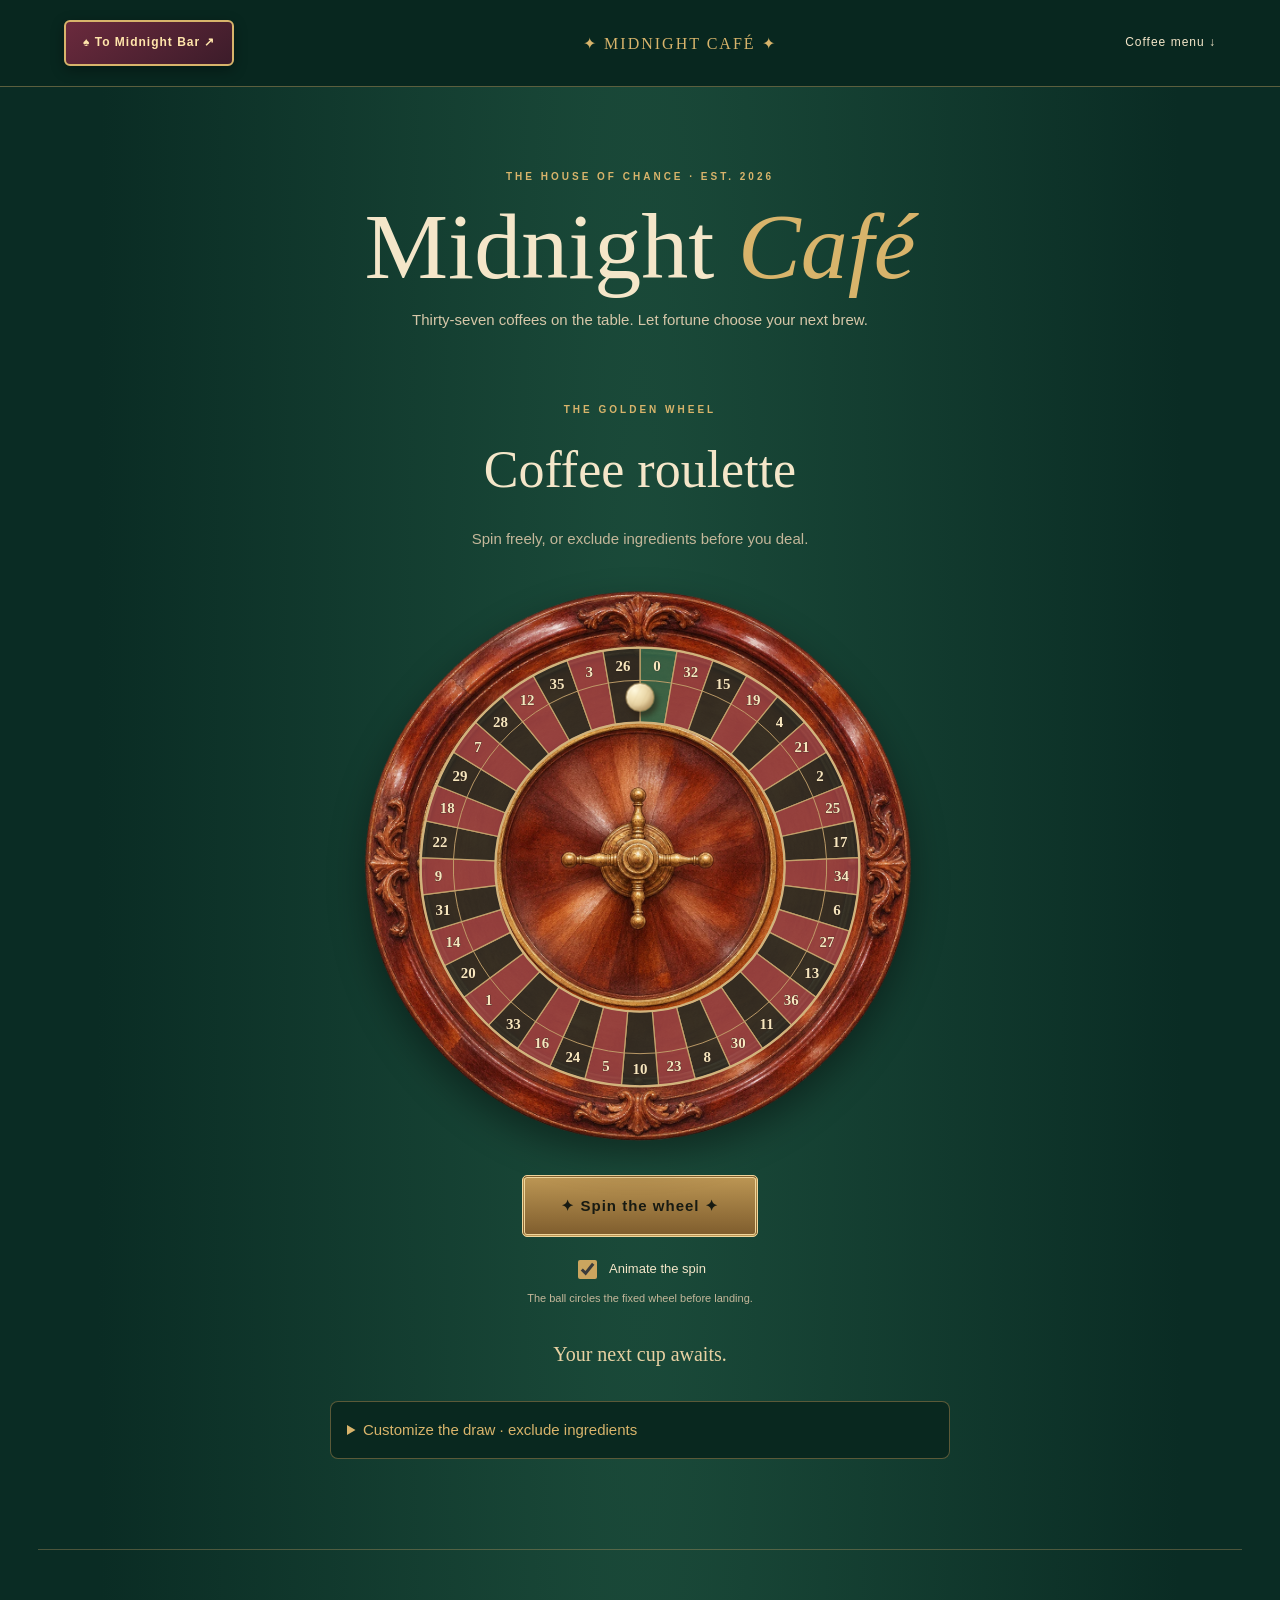
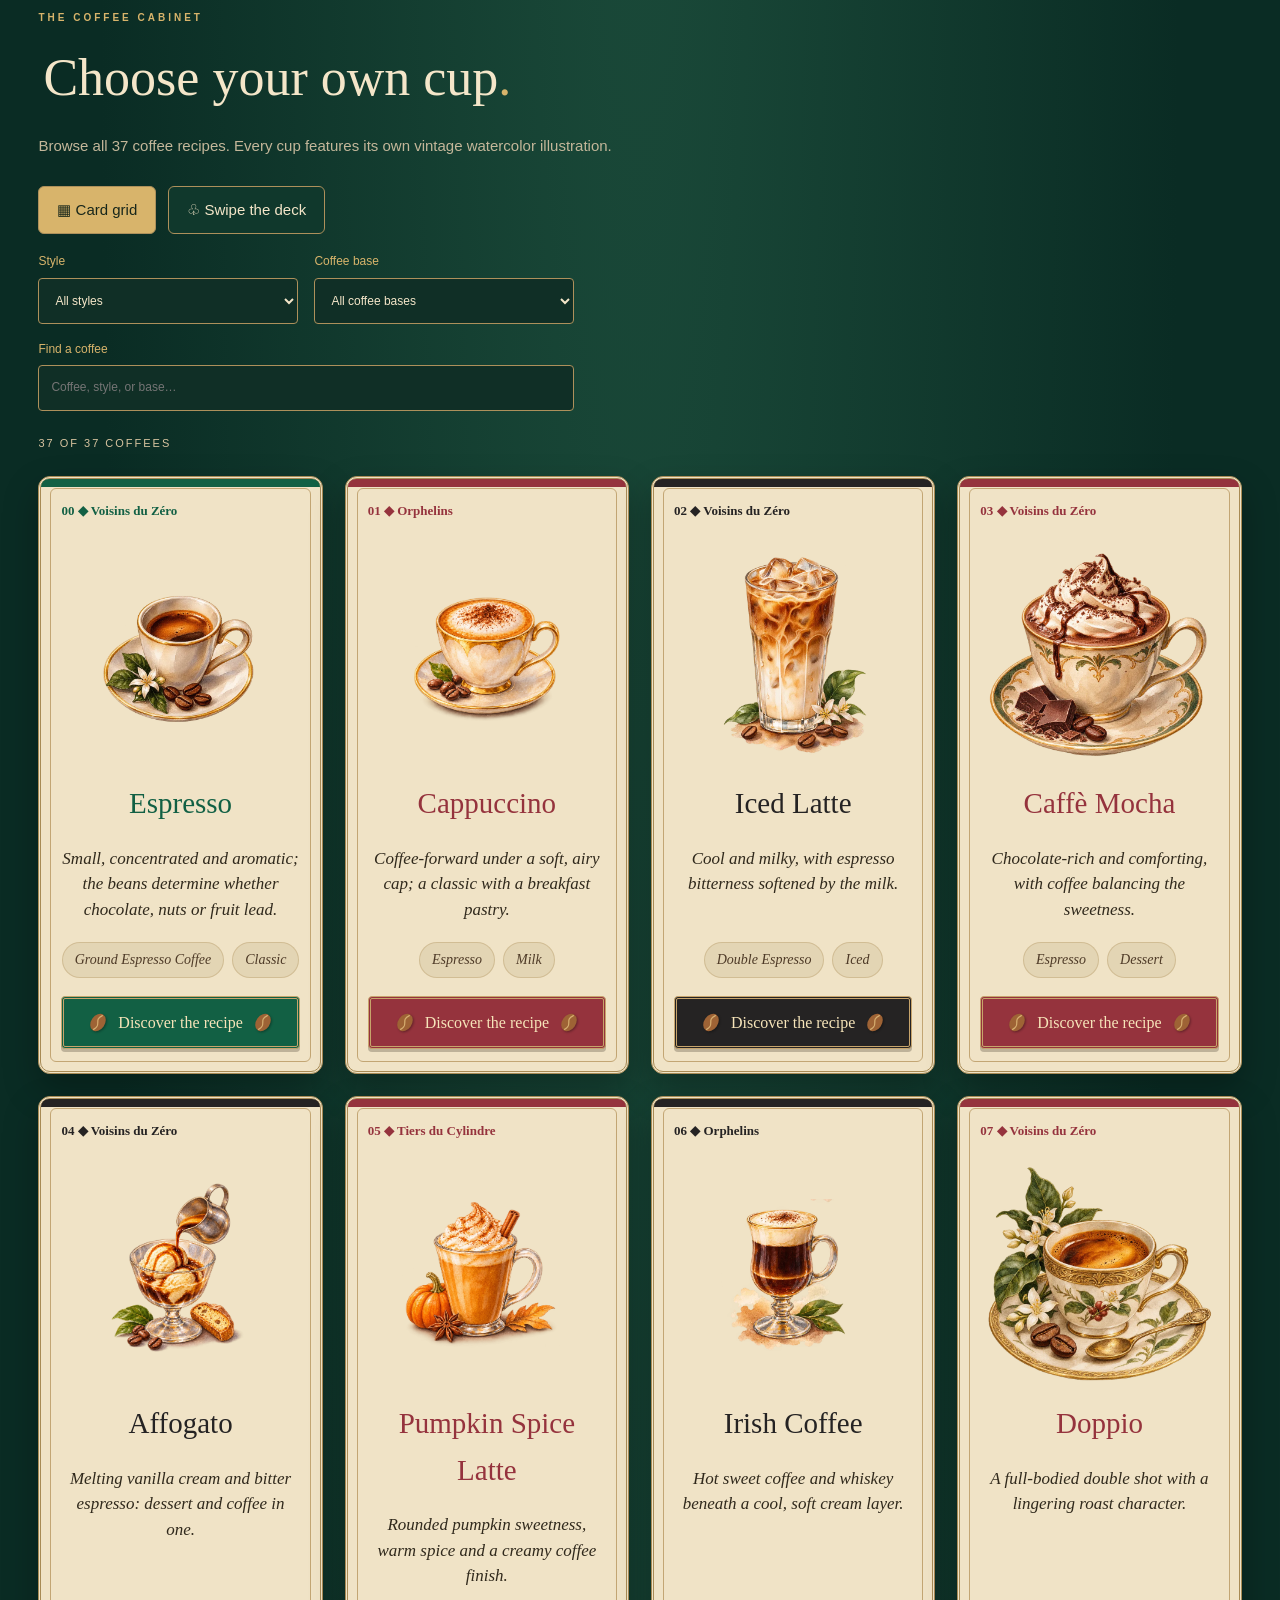
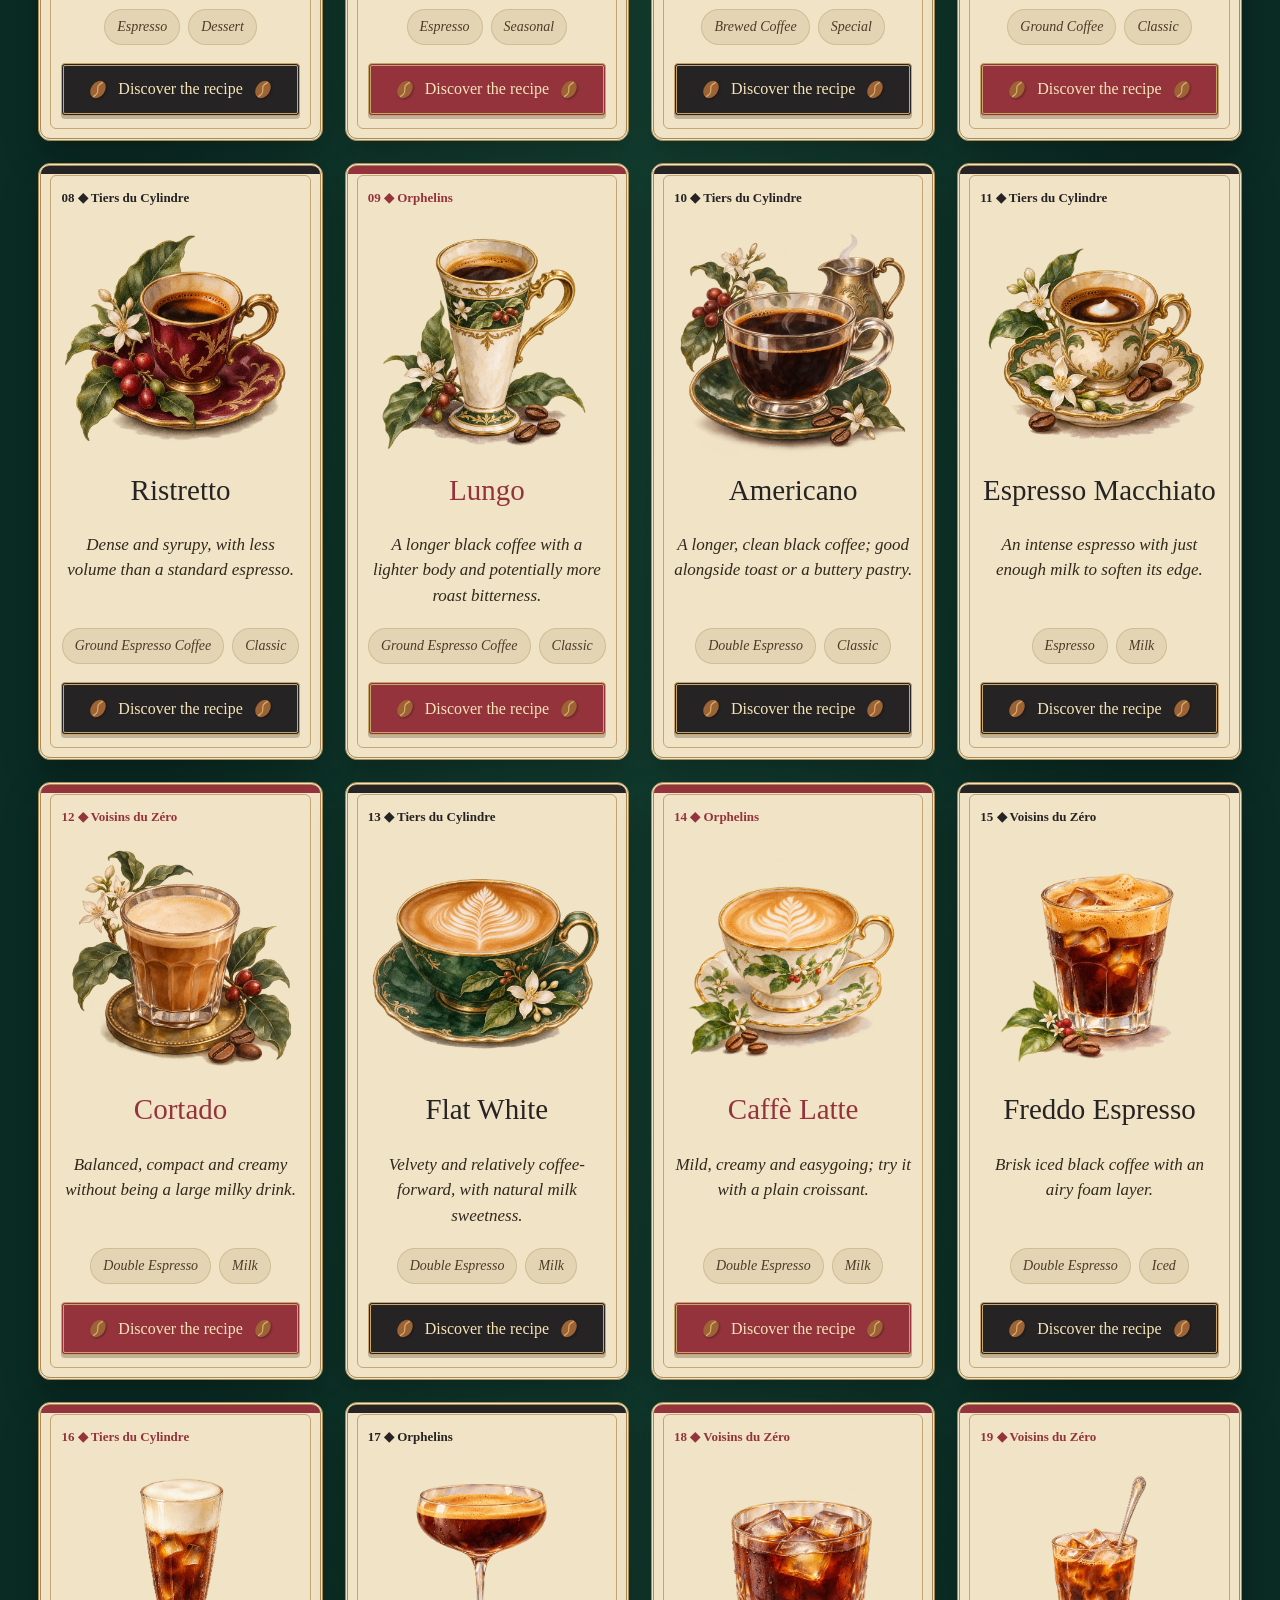
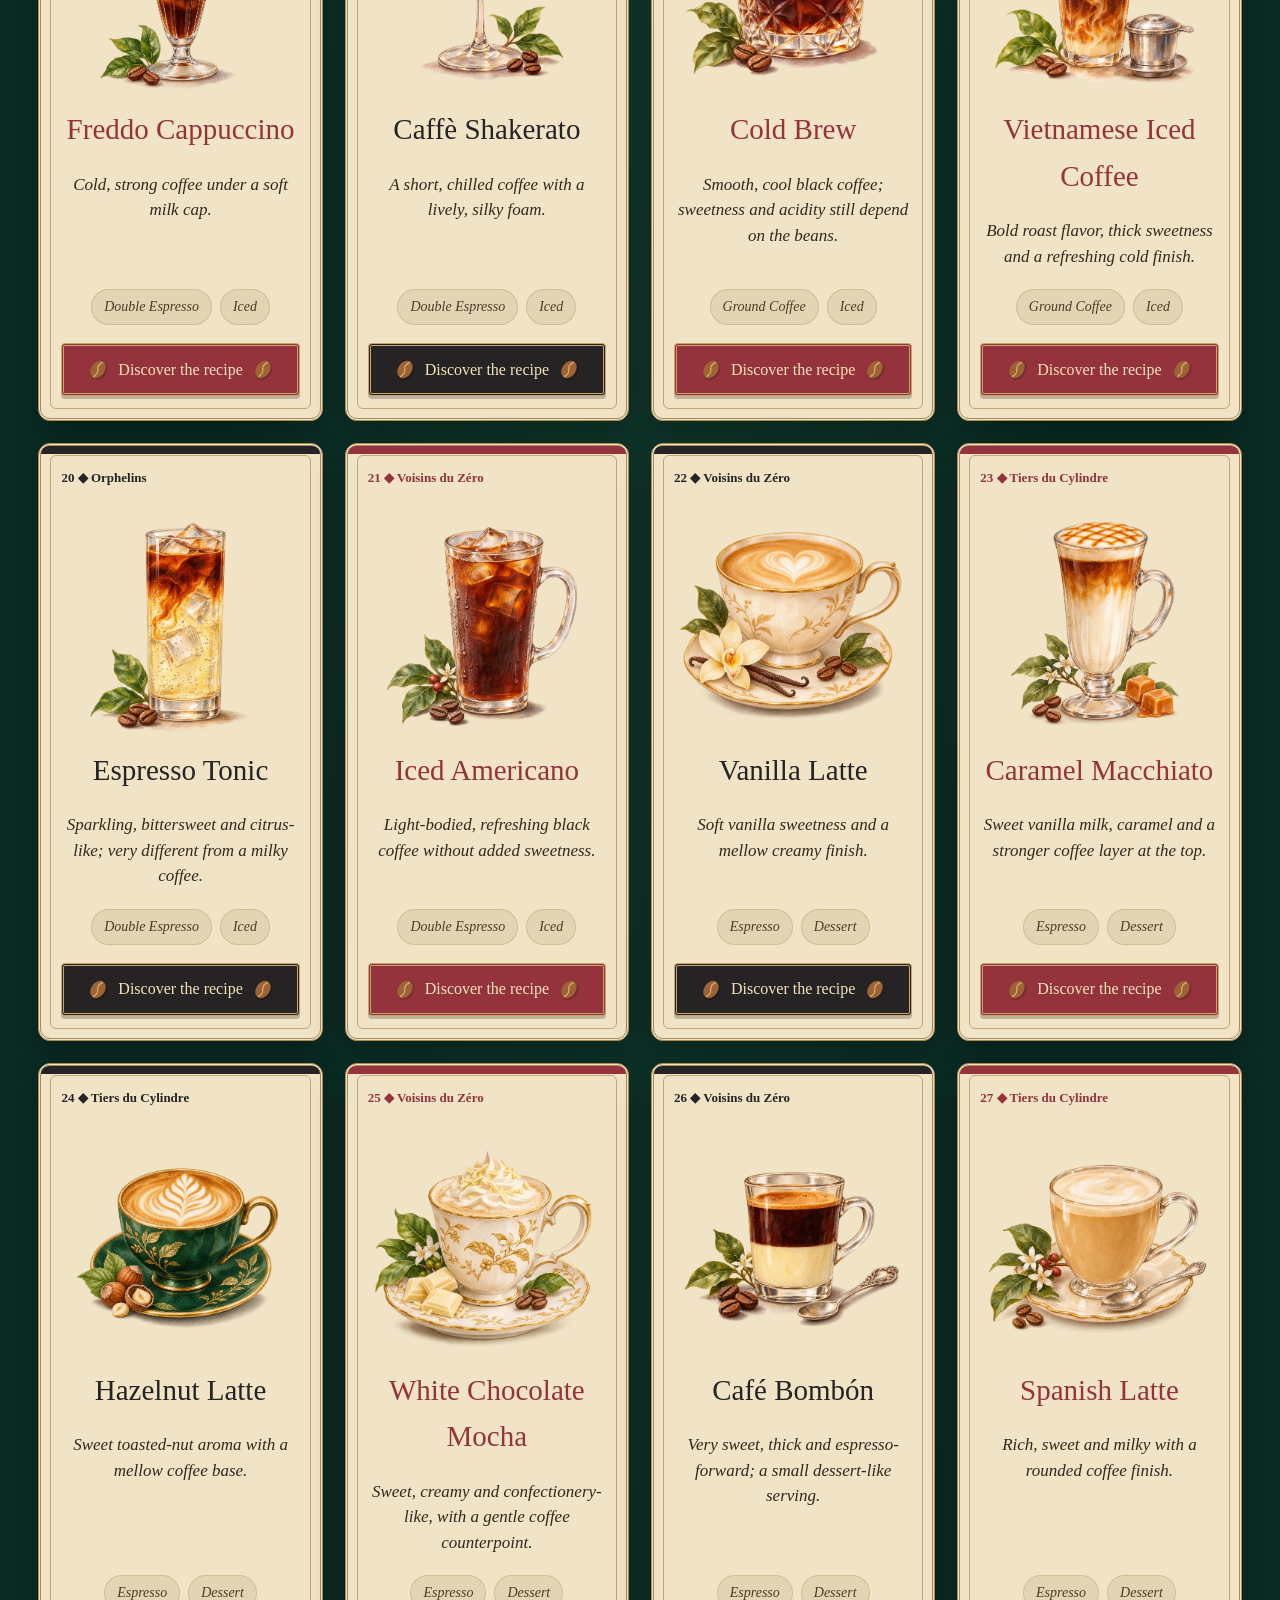
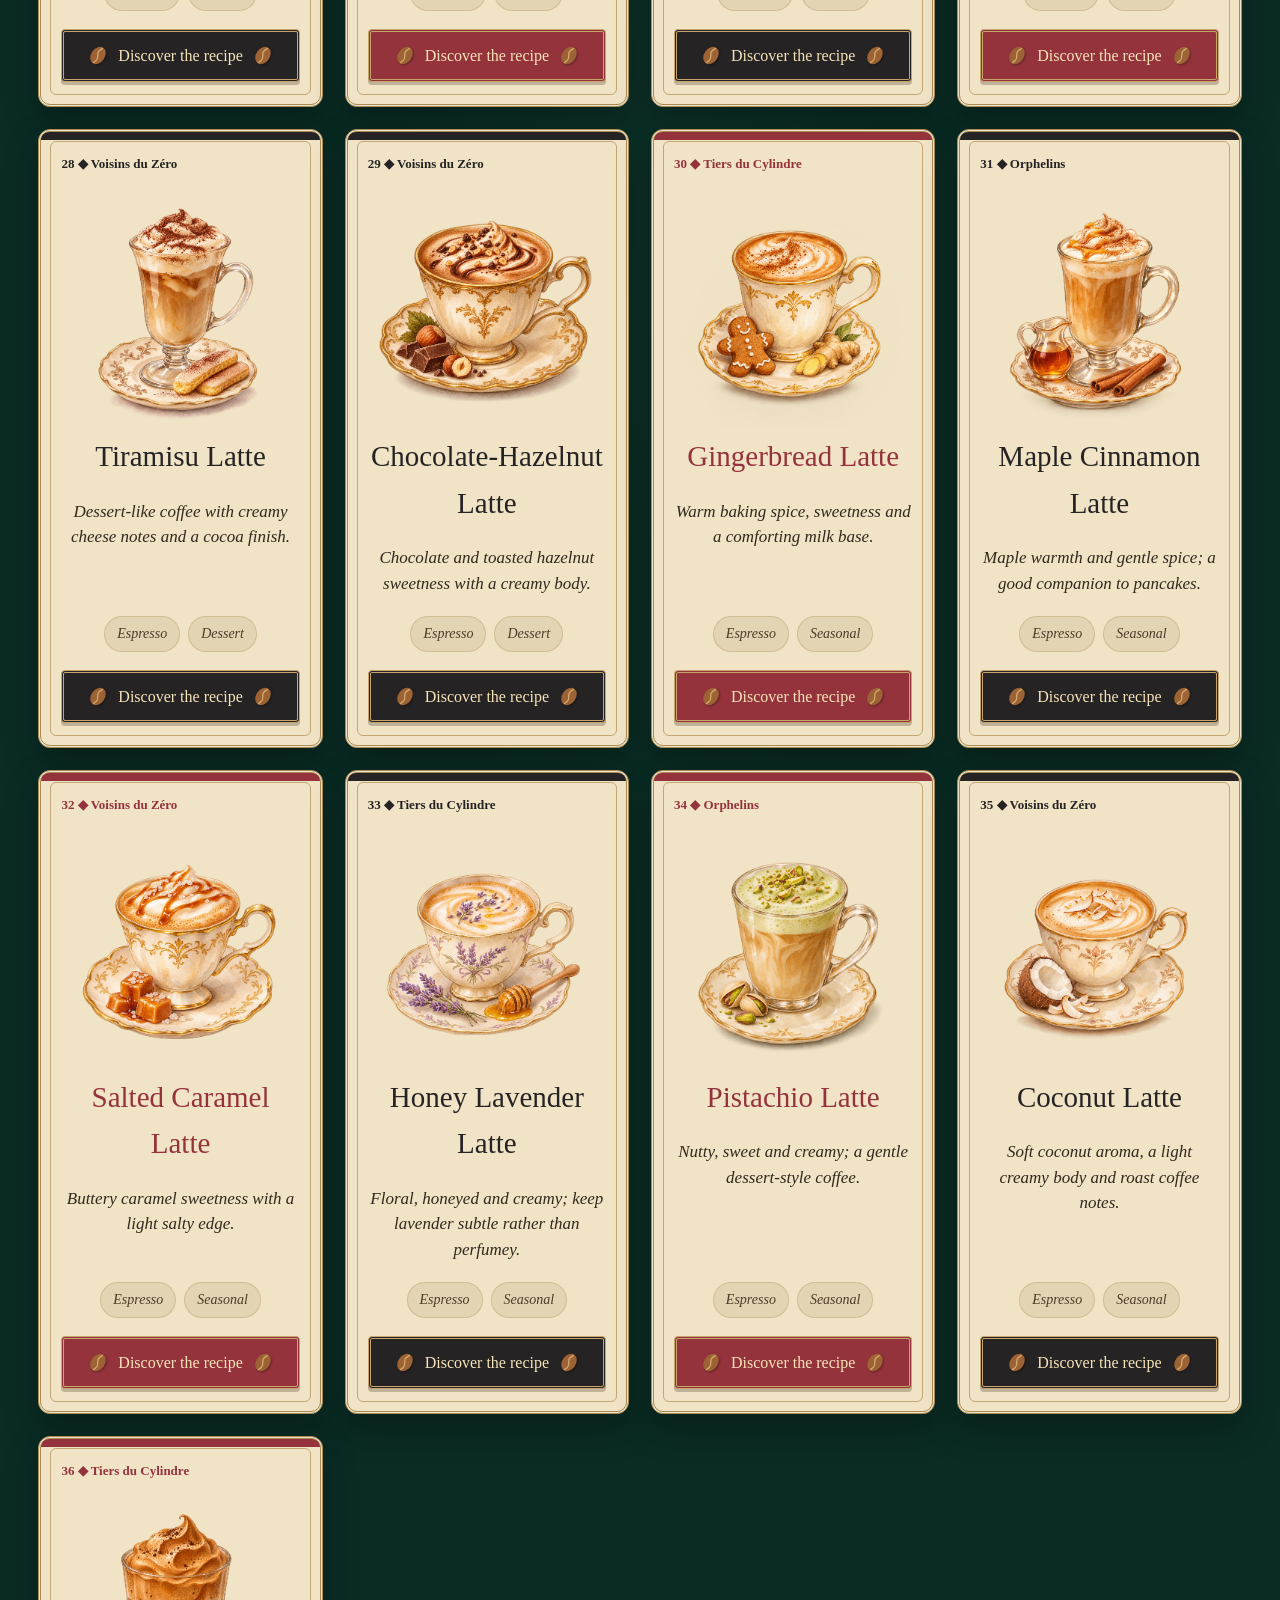
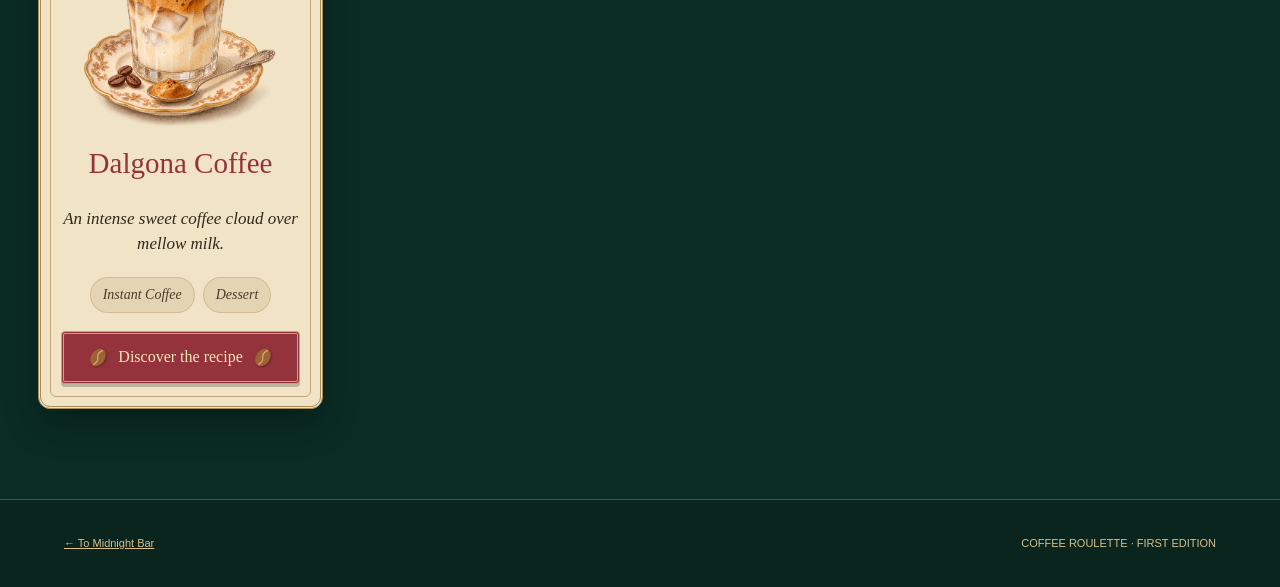
==== coffee/index.html @ 20dcf2dd "Refine bar filters and add tagged café cards with filtered swipe browsing" ====
<!doctype html><html lang="en"><head><meta charset="utf-8"><meta name="viewport" content="width=device-width,initial-scale=1"><meta name="theme-color" content="#0b3028"><title>Midnight Café — Coffee Roulette</title><link rel="stylesheet" href="cafe.css?v=6"><script src="../landing.js?v=1"></script><script src="recipes.js?v=8" defer></script><script src="details.js?v=1" defer></script><script src="menu-metadata.js?v=1" defer></script><script src="cafe.js?v=5" defer></script><link rel=stylesheet href=browse.css?v=1></head><body id="top"><header><a class="site-switch" href="../#top" aria-label="To Midnight Bar">♠ To Midnight Bar ↗</a><span>✦ MIDNIGHT CAFÉ ✦</span><a href="#menu">Coffee menu ↓</a></header><main><section class="intro"><p class="eyebrow">THE HOUSE OF CHANCE · EST. 2026</p><h1>Midnight <em>Café</em></h1><p>Thirty-seven coffees on the table. Let fortune choose your next brew.</p></section><section class="roulette" aria-labelledby="roulette-title"><div class="section-title"><p class="eyebrow">THE GOLDEN WHEEL</p><h2 id="roulette-title">Coffee roulette</h2><p>Spin freely, or exclude ingredients before you deal.</p></div><div class="wheel-wrap"><div class="wheel" id="wheel" aria-label="European roulette wheel with 37 numbered coffee pockets"></div><div id="roulette-ball" class="roulette-ball" aria-hidden="true"></div></div><button id="spin" class="gold-button">✦ Spin the wheel ✦</button><label class="motion-option"><input id="animate-spin" type="checkbox" checked> Animate the spin</label><p id="motion-note" class="motion-note"></p><p id="result" class="result" role="status" aria-live="polite">Your next cup awaits.</p><div id="winner-card" class="winner-card" hidden></div><details class="exclusions"><summary>Customize the draw · exclude ingredients</summary><div id="exclusions" class="checks"></div><button id="clear" type="button">Clear exclusions</button><p class="exclusion-note">A checked ingredient removes drinks that contain it. The draw remains random among eligible coffees.</p></details></section><section class="menu" id="menu"><p class="eyebrow">THE COFFEE CABINET</p><h2>Choose your own cup<span>.</span></h2><p>Browse all 37 coffee recipes. Every cup features its own vintage watercolor illustration.</p><div class="cafe-view-switch" role="group" aria-label="Coffee menu view"><button id="cafe-grid" aria-pressed="true">▦ Card grid</button><button id="cafe-swipe" aria-pressed="false">♧ Swipe the deck</button></div><div class="filters"><label>Style <select id="type"><option value="all">All styles</option><option value="classic">Classic</option><option value="milk">Milk</option><option value="iced">Iced</option><option value="dessert">Dessert</option><option value="seasonal">Seasonal</option><option value="special">Special</option></select></label><label>Coffee base <select id="base"><option value="all">All coffee bases</option></select></label><div class="cafe-filter-summary"><span id="cafe-active"></span><button id="clear-menu" hidden>Clear filters ×</button></div><label class="coffee-search">Find a coffee <input id="search" type="search" placeholder="Coffee, style, or base…"></label></div><p id="coffee-count" role="status"></p><p id="coffee-empty" hidden>No coffees match. Try another filter or clear your selection.</p><section id="coffee-deck" aria-label="Swipeable coffee deck" hidden><div id="coffee-stage" tabindex="0" aria-label="Coffee card. Use left and right arrow keys or swipe."></div><div class="coffee-deck-nav"><button id="coffee-prev" aria-label="Previous coffee">← Previous</button><span id="coffee-position" role="status"></span><button id="coffee-next" aria-label="Next coffee">Next →</button></div><p class="swipe-hint">Swipe left or right, or use the arrows.</p></section><div id="cards" class="cards"></div></section></main><footer><a href="../#top">← To Midnight Bar</a><span>COFFEE ROULETTE · FIRST EDITION</span></footer><dialog id="recipe" aria-labelledby="coffee-title"><button class="close" aria-label="Close recipe">×</button><div id="detail"></div></dialog><button class="to-top" id="to-top" aria-label="Return to top">↑</button></body></html>
---- coffee/cafe.css ----
:root{--green:#0a2c24;--gold:#d8b46b;--cream:#f4e6c9}*{box-sizing:border-box}html{scroll-behavior:smooth}body{margin:0;background:radial-gradient(ellipse at 50% 10%,#1b4b3a,var(--green) 60%);color:var(--cream);font:15px/1.6 Arial,sans-serif}a{color:inherit}button,input,select{font:inherit}button{cursor:pointer}button:focus-visible,a:focus-visible,input:focus-visible,select:focus-visible{outline:3px solid #f2d99a;outline-offset:3px}header{display:flex;justify-content:space-between;align-items:center;gap:12px;padding:20px max(5%,calc((100vw - 1200px)/2));border-bottom:1px solid #d8b46b66;background:#08271f}header a{font-size:12px;text-decoration:none;letter-spacing:1px}header span{font:16px Georgia,serif;color:var(--gold);letter-spacing:2px}.intro{text-align:center;padding:72px 18px 40px}.eyebrow{color:var(--gold);font-size:10px;letter-spacing:3px;font-weight:bold}h1,h2,h3{font-family:Georgia,serif;font-weight:normal}h1{font-size:clamp(52px,8vw,94px);margin:10px 0;line-height:1.1}h1 em{color:var(--gold)}.intro>p:last-child{max-width:510px;margin:auto;color:#d6c7a9}.roulette{max-width:920px;margin:0 auto;padding:20px 20px 75px;text-align:center}.section-title h2,.menu h2{font-size:clamp(34px,5vw,52px);margin:5px}.section-title>p:last-child,.menu>p:not(.eyebrow){color:#c4b79a}.wheel-wrap{position:relative;width:min(78vw,460px);aspect-ratio:1;margin:42px auto 24px}.pointer{position:absolute;top:-26px;left:50%;transform:translateX(-50%);color:#f9d88b;font-size:35px;z-index:2}.wheel{width:100%;height:100%;border:12px double #d5ad61;border-radius:50%;box-shadow:0 0 0 7px #09271f,0 0 0 10px #8d703f,0 22px 55px #0009,inset 0 0 0 8px #b98d4e;display:grid;place-items:center;transition:transform 4.4s cubic-bezier(.12,.65,.12,1)}.wheel-center{width:53%;aspect-ratio:1;border:7px double var(--gold);border-radius:50%;display:flex;flex-direction:column;align-items:center;justify-content:center;background:radial-gradient(#1e5440,#092a22);font-size:54px;color:var(--gold);box-shadow:0 0 25px #0008}.wheel-center small{font:12px/1.5 Georgia,serif;letter-spacing:3px}.gold-button{padding:16px 36px;border:3px double #f0d59b;background:linear-gradient(#bb9553,#805e2e);color:#171a12;font-weight:bold;letter-spacing:1px;border-radius:5px}.gold-button:disabled{opacity:.6}.result{min-height:48px;color:#e9d2a3;font:20px Georgia,serif;cursor:pointer}.exclusions{max-width:620px;margin:15px auto;background:#09281f;border:1px solid #b6925577;border-radius:8px;padding:16px;text-align:left}.exclusions summary{cursor:pointer;color:var(--gold)}.checks{display:grid;grid-template-columns:repeat(2,1fr);gap:10px;margin:18px 0}.checks label{display:flex;gap:9px;align-items:center}.checks input{accent-color:#cba55f;width:18px;height:18px}.exclusions button{background:transparent;color:var(--gold);border:1px solid #a78854;padding:8px 15px}.menu{max-width:1180px;margin:auto;padding:50px 5% 90px;border-top:1px solid #cba66b55}.menu h2 span{color:var(--gold)}.filters{display:flex;flex-wrap:wrap;gap:18px;margin:30px 0}.filters label{display:flex;flex-direction:column;gap:6px;font-size:12px;color:var(--gold)}.filters input,.filters select{background:#102f26;color:var(--cream);border:1px solid #ad905b;padding:12px;min-height:46px;border-radius:4px}.cards{display:grid;grid-template-columns:repeat(3,minmax(0,1fr));gap:22px}.coffee-card{position:relative;background:#f0e3c6;color:#30291c;text-align:center;border:3px double #a78a54;border-radius:12px;padding:22px 20px;box-shadow:0 15px 35px #0004}.coffee-card:before{content:"";position:absolute;inset:9px;border:1px solid #c3a674;pointer-events:none;border-radius:6px}.number{display:block;text-align:left;color:#79582c;font:14px Georgia,serif}.coffee-card img{width:100%;height:235px;object-fit:contain}.coffee-card h3{font-size:29px;color:#573e27;margin:5px 0}.coffee-card p{font-size:12px;min-height:45px}.coffee-card button{position:relative;background:#194837;color:#f6e4b9;border:2px double #bc995e;border-radius:4px;padding:12px;width:100%;min-height:46px}footer{display:flex;justify-content:space-between;gap:20px;padding:35px 5%;background:#09251e;border-top:1px solid #a98b4c77;font-size:11px;color:#d8bf8b}dialog{background:#f3e7cb;color:#30291c;border:3px double #aa874d;border-radius:12px;max-width:480px;width:calc(100% - 30px);padding:30px;text-align:center}dialog::backdrop{background:#020e0bc9}dialog img{width:180px;height:180px;object-fit:contain}dialog h2{font-size:34px}dialog h3{color:#76532e}.close{position:absolute;right:12px;top:8px;background:transparent;border:0;font-size:30px}.to-top{position:fixed;bottom:25px;right:22px;width:50px;height:50px;border-radius:50%;background:#154435;color:var(--gold);border:3px double var(--gold);font-size:26px;opacity:0;visibility:hidden;transform:translateY(80px);transition:.35s}.to-top.visible{opacity:1;visibility:visible;transform:translateY(0)}@media(max-width:750px){.cards{grid-template-columns:repeat(2,minmax(0,1fr))}header span{display:none}}@media(max-width:530px){.cards{grid-template-columns:1fr;max-width:360px;margin:auto}.coffee-card img{height:245px}.intro{padding-top:45px}.wheel-wrap{width:min(82vw,360px)}.wheel-center{font-size:36px}.wheel-center small{font-size:9px}.checks{grid-template-columns:1fr}}@media(prefers-reduced-motion:reduce){html{scroll-behavior:auto}.wheel,.to-top{transition:none}}
/* Café–Bar portals: clear destination and generous tap target. */
header .site-switch{display:inline-flex;align-items:center;justify-content:center;min-height:46px;padding:10px 17px;background:linear-gradient(145deg,#6b2a3d,#3c1c2a);border:2px double #d8b46b;border-radius:6px;color:#ffe5ab;font-weight:bold;box-shadow:0 4px 14px #0005;transition:transform .2s,background .2s}
header .site-switch:hover{background:#853c4e;transform:translateY(-2px)}
/* The roulette wheel never rotates; only the ivory ball circles the rim. */
.wheel-wrap{--ball-track:calc((min(78vw, 460px) / 2) - 31px)}
.wheel{transition:none;position:relative;overflow:hidden}
.pocket-number{position:absolute;left:50%;top:50%;height:39%;width:16px;margin-left:-8px;margin-top:-39%;display:flex;justify-content:center;align-items:flex-start;padding-top:3px;transform-origin:50% 128%;transform:rotate(var(--angle));font:bold clamp(8px,1.2vw,12px)/1 Georgia,serif;color:#f7dfac;text-shadow:0 1px 2px #000}
.roulette-ball{position:absolute;z-index:3;top:50%;left:50%;width:19px;height:19px;border-radius:50%;border:1px solid #bfb2a2;background:radial-gradient(circle at 30% 25%,#fff,#f3eee0 37%,#a69d90 75%,#50483e);box-shadow:0 3px 7px #000a;transform:translate(-50%,-50%) rotate(0deg) translateY(calc(var(--ball-track) * -1));pointer-events:none}
.wheel-center{position:relative;z-index:2}
.result{border:1px solid transparent;border-radius:6px;padding:9px;line-height:1.7}.result.winner{cursor:pointer;border-color:#c29b5770;background:#113e2f}.result small{font-size:12px;color:#dfc9a0}.result-hint{font:11px Arial,sans-serif;letter-spacing:1px;color:#dbbe81}
.result-dot{display:inline-block;width:13px;height:13px;border-radius:50%;border:1px solid #d1b77c}.result-dot.red{background:#9a303b}.result-dot.black{background:#161a19}.result-dot.green{background:#176c4d}
.exclusion-note{font-size:11px;color:#b7aa8e;line-height:1.7}
.coffee-card{border-color:#a88b55}.coffee-card.pocket-red{--pocket-accent:#95333d}.coffee-card.pocket-black{--pocket-accent:#252323}.coffee-card.pocket-green{--pocket-accent:#126044}
.coffee-card .number{color:var(--pocket-accent);font-weight:bold}
.coffee-card:after{content:"";position:absolute;inset:0 0 auto;height:8px;background:var(--pocket-accent);border-radius:8px 8px 0 0}
.coffee-card button{background:var(--pocket-accent);border-color:#bd9e66}
.coffee-card button:hover{filter:brightness(1.2)}
.coffee-card h3{color:var(--pocket-accent)}
.coffee-placeholder{height:235px;display:flex;flex-direction:column;align-items:center;justify-content:center;gap:6px;background:radial-gradient(ellipse at center,#e8d6ac,#f4e7cd 69%);border:1px dashed #ab8b58;border-radius:9px;color:#9b7a47}
.coffee-placeholder>strong{font:66px Georgia,serif}.coffee-placeholder>small{font:9px/1.6 Georgia,serif;letter-spacing:2px}
dialog .coffee-placeholder{height:180px;width:180px;margin:auto}dialog .coffee-placeholder>strong{font-size:50px}dialog .recipe-note{font:italic 12px/1.7 Georgia,serif;color:#7c6348}dialog .source-link{color:#754c2e;font-size:13px}
@media(max-width:530px){.wheel-wrap{--ball-track:calc((min(82vw, 360px) / 2) - 28px)}.pocket-number{font-size:9px}.roulette-ball{width:14px;height:14px}header .site-switch{font-size:10px;padding:8px 10px}}
@media(prefers-reduced-motion:reduce){header .site-switch{transition:none}}

/* Keep each printed pocket number upright and centered in its fixed sector. */
.pocket-number{height:auto;width:21px;margin:0;padding:0;transform:translate(-50%,-50%) rotate(var(--angle)) translateY(calc((var(--ball-track) - 28px) * -1)) rotate(calc(-1 * var(--angle)));transform-origin:center;align-items:center;justify-content:center}

/* Wider monitors get more cards, while phone layouts keep their existing sizing. */
@media (min-width: 1000px) {
.menu { max-width: none; width: 94%; padding-inline: 0; }
.menu .cards { grid-template-columns: repeat(auto-fill, minmax(280px, 1fr)); }
}
.coffee-card { display: flex; flex-direction: column; }
.coffee-card button { margin-top: auto; }

/* A small dealt card celebrates the draw without replacing the filterable menu. */
.motion-option{display:flex;align-items:center;justify-content:center;gap:9px;margin:20px auto 0;font-size:13px;color:var(--cream)}
.motion-option input{width:19px;height:19px;accent-color:#cba55f}
.motion-note{font-size:11px;color:#c4b79a;margin:8px 0}
.roulette-ball{transition:none;will-change:transform}
.result{cursor:default;min-height:30px}
.winner-card{max-width:310px;margin:25px auto 35px;transform:rotate(-2deg)}
.winner-card[hidden]{display:none}
.winner-card>.coffee-card{width:100%;font:inherit;cursor:pointer;transition:transform .2s,box-shadow .2s}
.winner-card>.coffee-card:hover{transform:rotate(2deg) translateY(-4px);box-shadow:0 18px 35px #0007}
.winner-card img,.winner-card .coffee-placeholder{height:190px}
.winner-card h3{font-size:27px}
.winner-link{border-top:1px solid #a88b55;padding-top:13px;font-size:12px;color:#614a27}
.drawn-card{outline:3px solid var(--gold);outline-offset:5px}
.coffee-card:focus-visible{outline-color:#e3bc6a}
dialog{max-width:660px;max-height:92dvh;overflow-y:auto}
dialog h2{margin:14px 20px 22px}
.coffee-flip-tools{display:flex;justify-content:space-between;align-items:center;gap:12px;border-block:1px solid #a88b5566;padding:10px 0;margin-bottom:20px}
.coffee-flip-tools span{font-size:11px;color:#79603d}
.coffee-flip-tools button{background:#194837;color:#f5e4bb;border:3px double #bc995e;border-radius:5px;min-height:44px;padding:9px 16px}
.coffee-face{animation:coffee-turn .28s ease-out}
.coffee-face[hidden]{display:none}
.coffee-face>img{width:100%;height:240px}
.coffee-face>p{font-size:14px;line-height:1.8}
.coffee-ingredients{list-style:none;padding:0;text-align:left;max-width:420px;margin:auto}
.coffee-ingredients li{border-bottom:1px solid #a88b5533;padding:9px;font-size:13px}
.coffee-back{background:linear-gradient(145deg,#184936,#0b2d24);color:#f4e6c9;border:3px double #b59458;border-radius:9px;padding:24px;text-align:left}
.coffee-back h3,.coffee-back h4{color:#e6c68b;font-family:Georgia,serif;font-weight:normal}
.coffee-back h3,.back-ornament,.coffee-back .equipment{text-align:center}
.coffee-back h4{font-size:19px;margin:0 0 8px}
.coffee-back ol{padding-left:24px;font-size:14px;line-height:1.8}
.coffee-back li{padding:0 0 14px 6px}
.coffee-back aside{border-left:2px solid #c9a65e;background:#ffe7ac09;margin:17px 0;padding:14px}
.coffee-back aside p{font-size:13px;line-height:1.8;margin:0}
.coffee-back .equipment{font-size:12px;color:#d2bd94;border-block:1px solid #c9a65e55;padding:12px 0}
.coffee-back .source-link{color:#efcf90}
.coffee-back .recipe-note{color:#cbbb9b}
@keyframes coffee-turn{from{opacity:.4;transform:perspective(900px) rotateY(-10deg)}to{opacity:1;transform:perspective(900px) rotateY(0)}}
@media(max-width:530px){dialog{padding:24px 16px}.coffee-back{padding:18px 14px}.coffee-flip-tools button{padding:8px 10px;font-size:13px}.coffee-face>img{height:210px}}
@media(prefers-reduced-motion:reduce){.coffee-face{animation:none}.winner-card>.coffee-card{transition:none}}

/* Painted European single-zero wheel; numbered pockets remain exact vector geometry. */
.wheel-wrap{--wheel-size:min(92vw,560px);--ball-track:calc(var(--wheel-size) * .3033);width:var(--wheel-size);margin:36px auto 28px}
.wheel{border:0;border-radius:50%;background:transparent;box-shadow:none;overflow:visible;display:block;filter:drop-shadow(0 15px 18px #0006)}
.wheel-painting,.wheel-pockets{position:absolute;inset:0;width:100%;height:100%;pointer-events:none}
.wheel-painting{object-fit:contain}
.wheel-pockets text{fill:#f7e6be;font:bold 16px Georgia,serif;paint-order:stroke;stroke:#2d2119;stroke-width:.6px}
.roulette-ball{width:clamp(19px,4.7vw,29px);height:clamp(19px,4.7vw,29px);border:1px solid #a58a55;background:radial-gradient(circle at 30% 24%,#fff9df 0%,#f4e5bb 26%,#e6d1a1 55%,#b99a68 84%,#8e7149 100%);box-shadow:inset -2px -3px 4px #8e6e4038,inset 1px 1px 2px #fffbedaa,3px 5px 5px #26180e80;transform:translate(-50%,-50%) translateY(calc(var(--ball-track) * -1))}
.roulette-ball:after{content:"";position:absolute;inset:2px;border-radius:50%;background:repeating-linear-gradient(116deg,transparent 0 3px,#a0803820 4px,transparent 5px 8px);opacity:.45}
@media(max-width:530px){.roulette{padding-inline:0}.roulette>.section-title,.roulette>.exclusions{margin-inline:18px}.wheel-wrap{--ball-track:calc(var(--wheel-size) * .3033)}.motion-note{padding-inline:18px}}
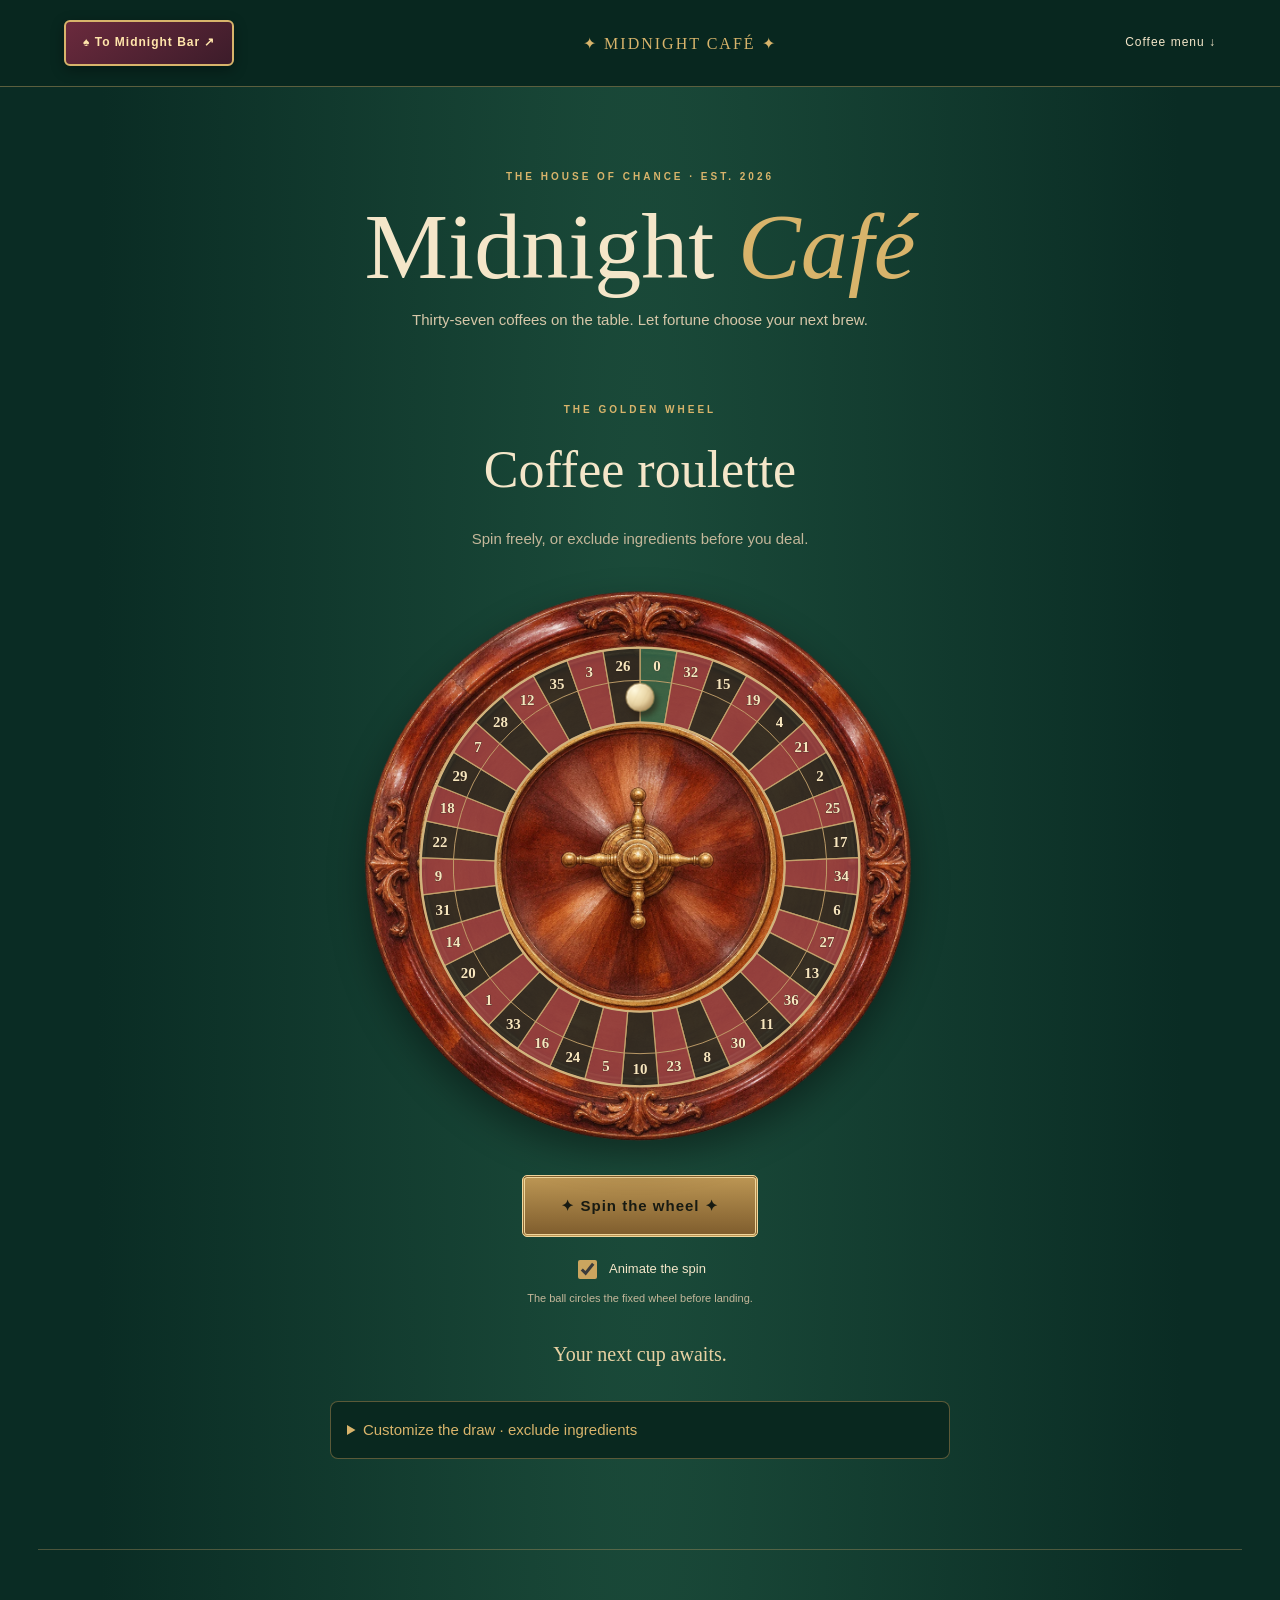
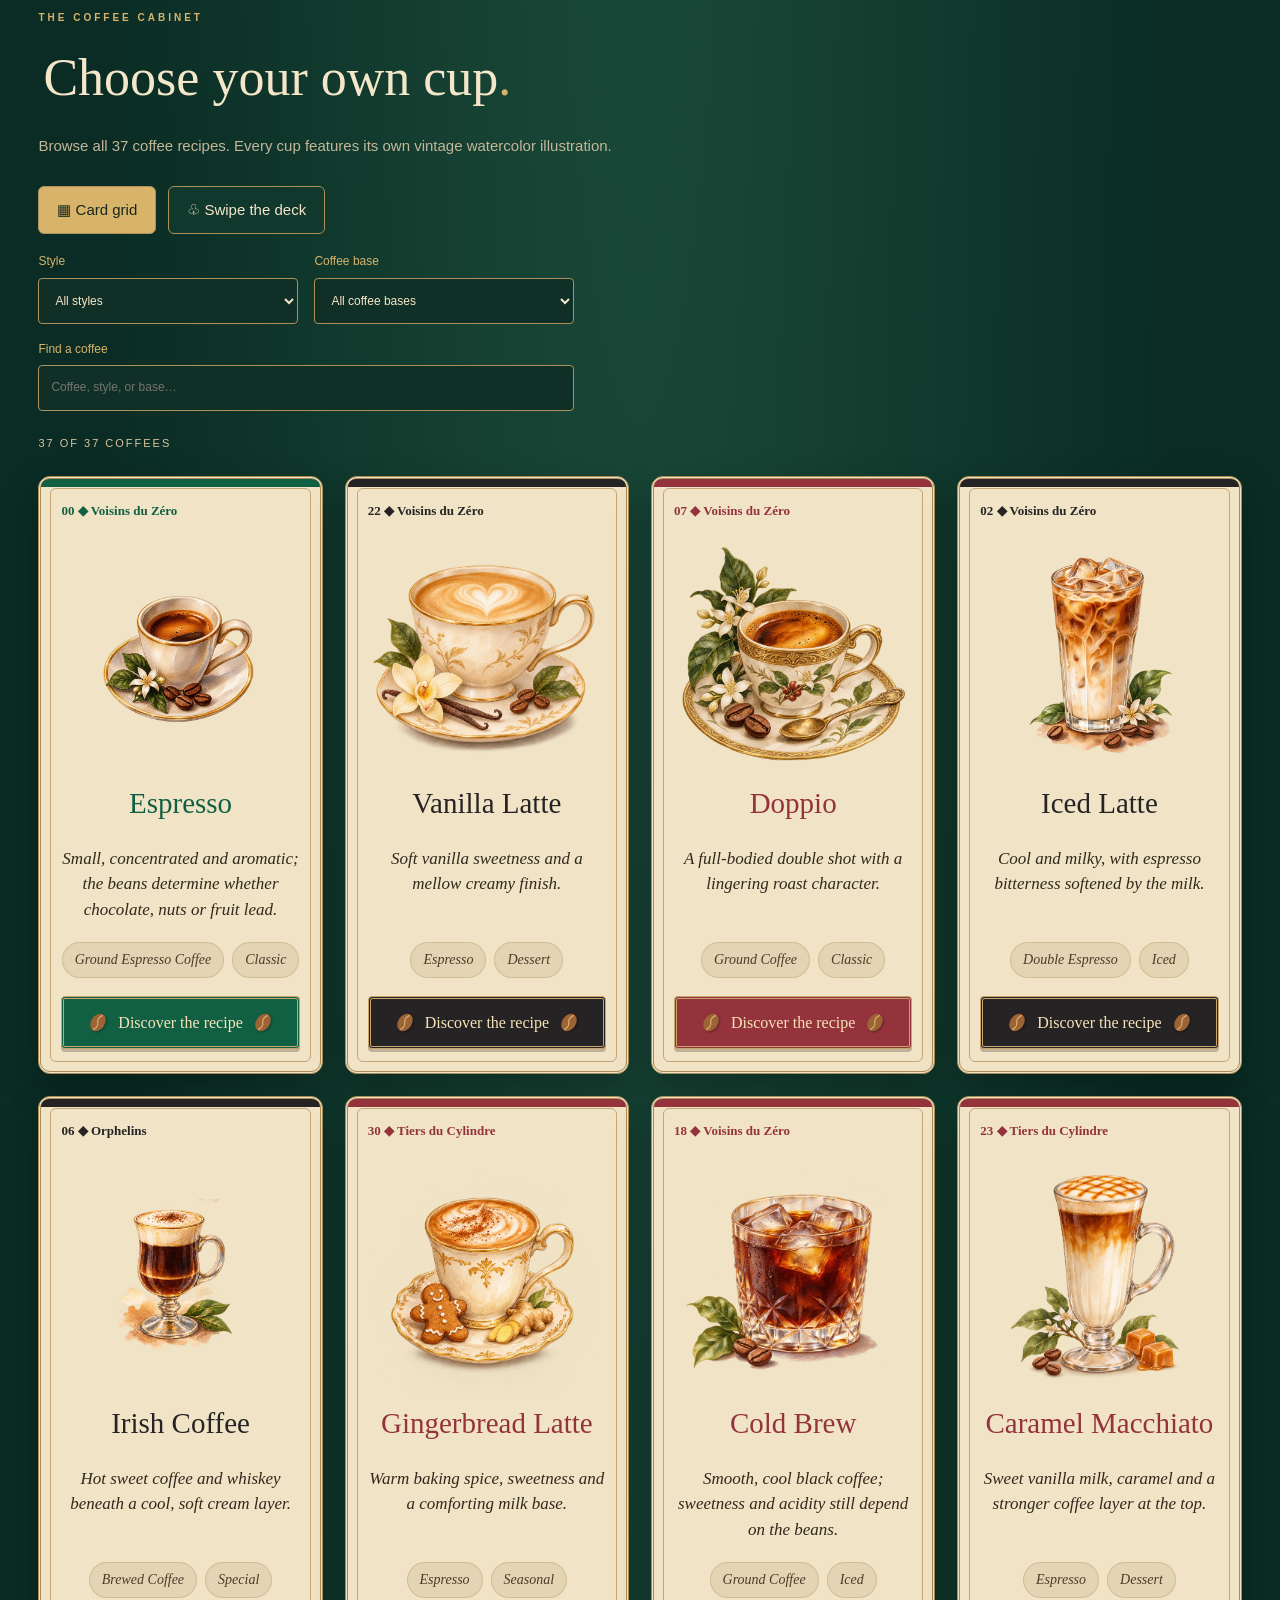
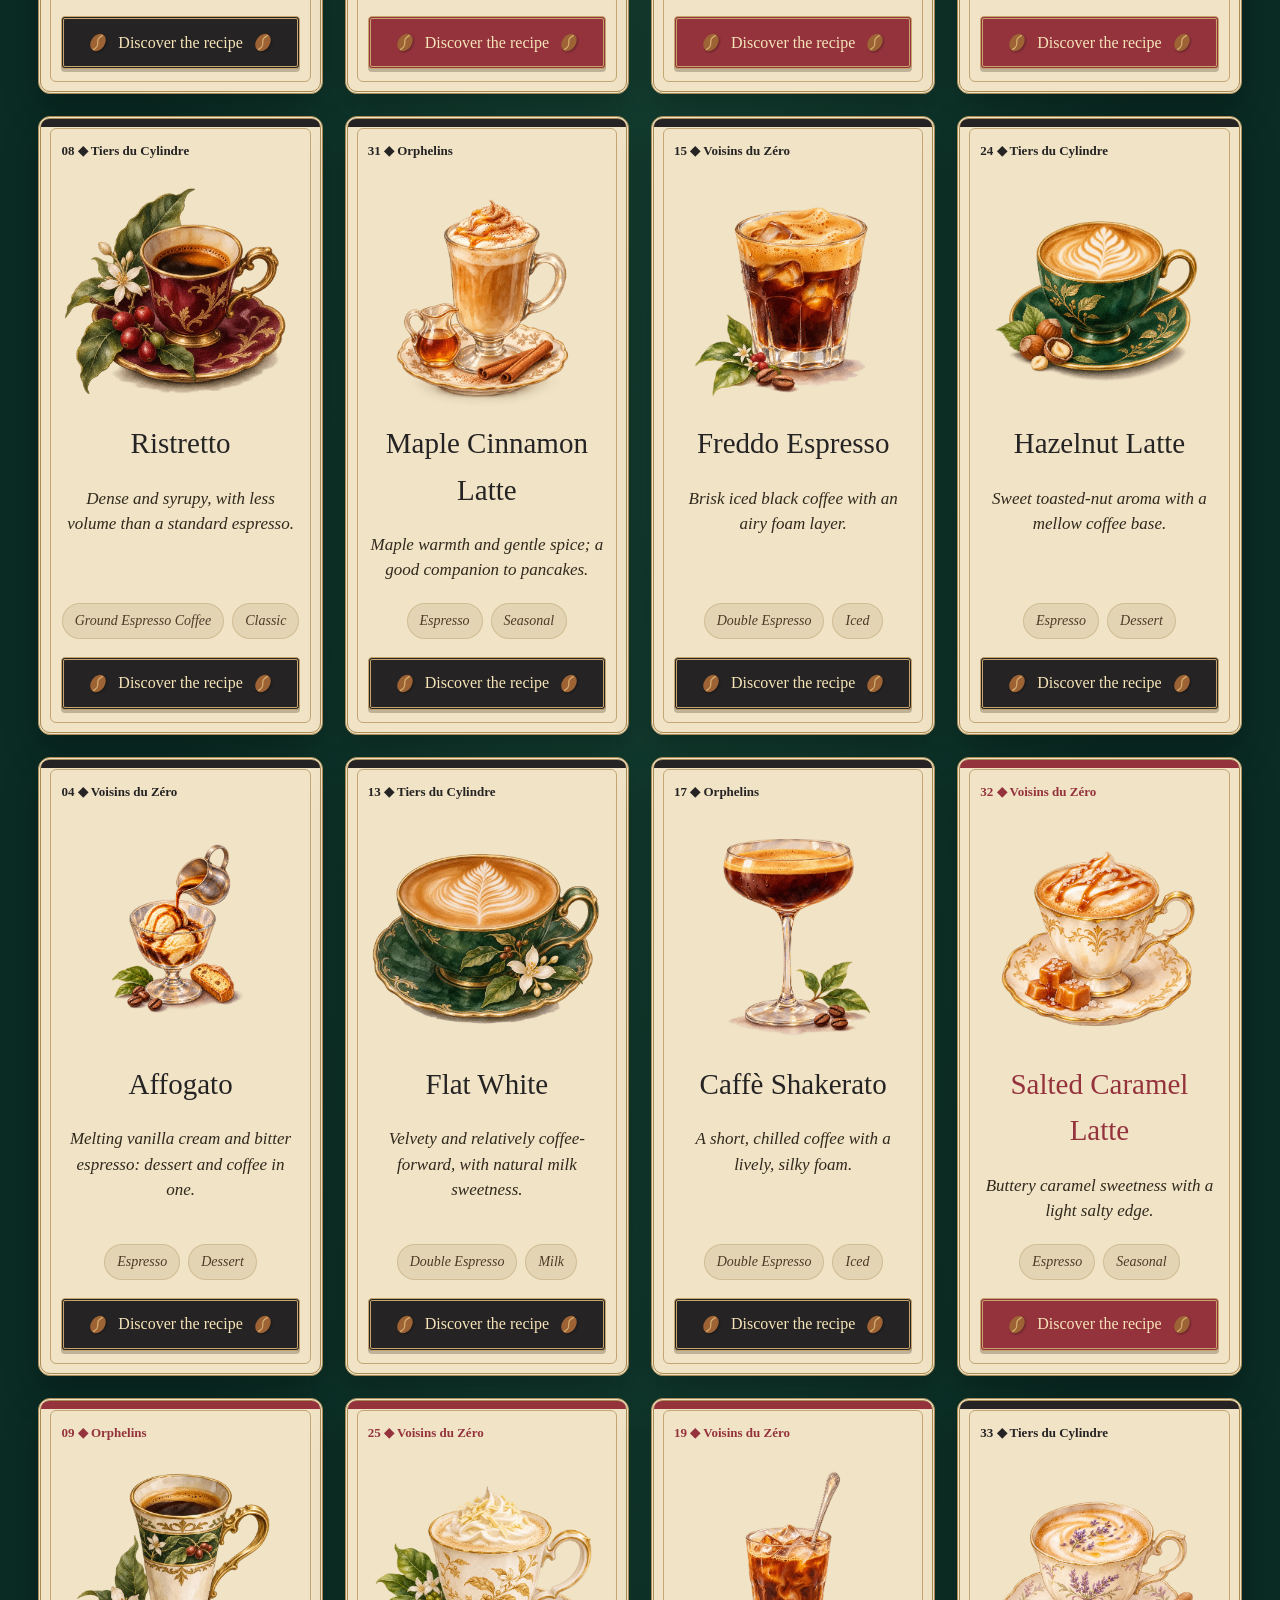
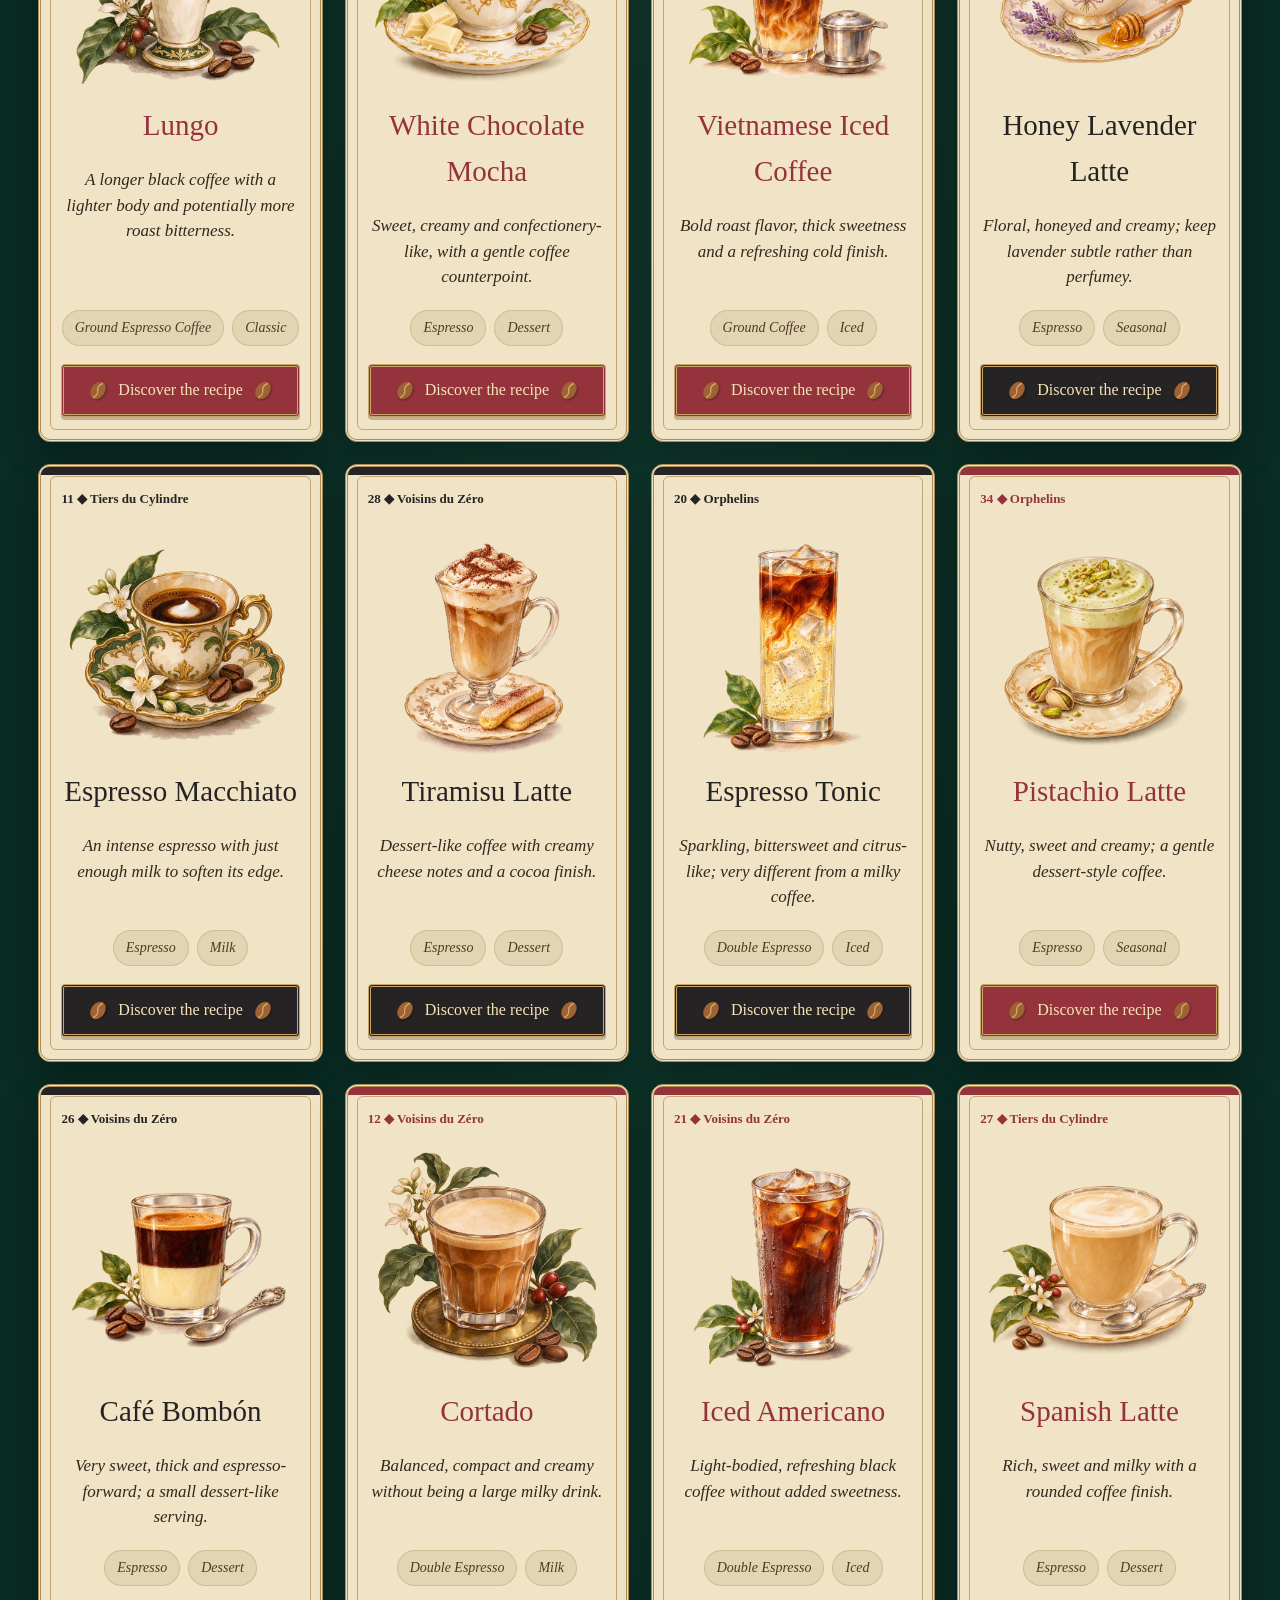
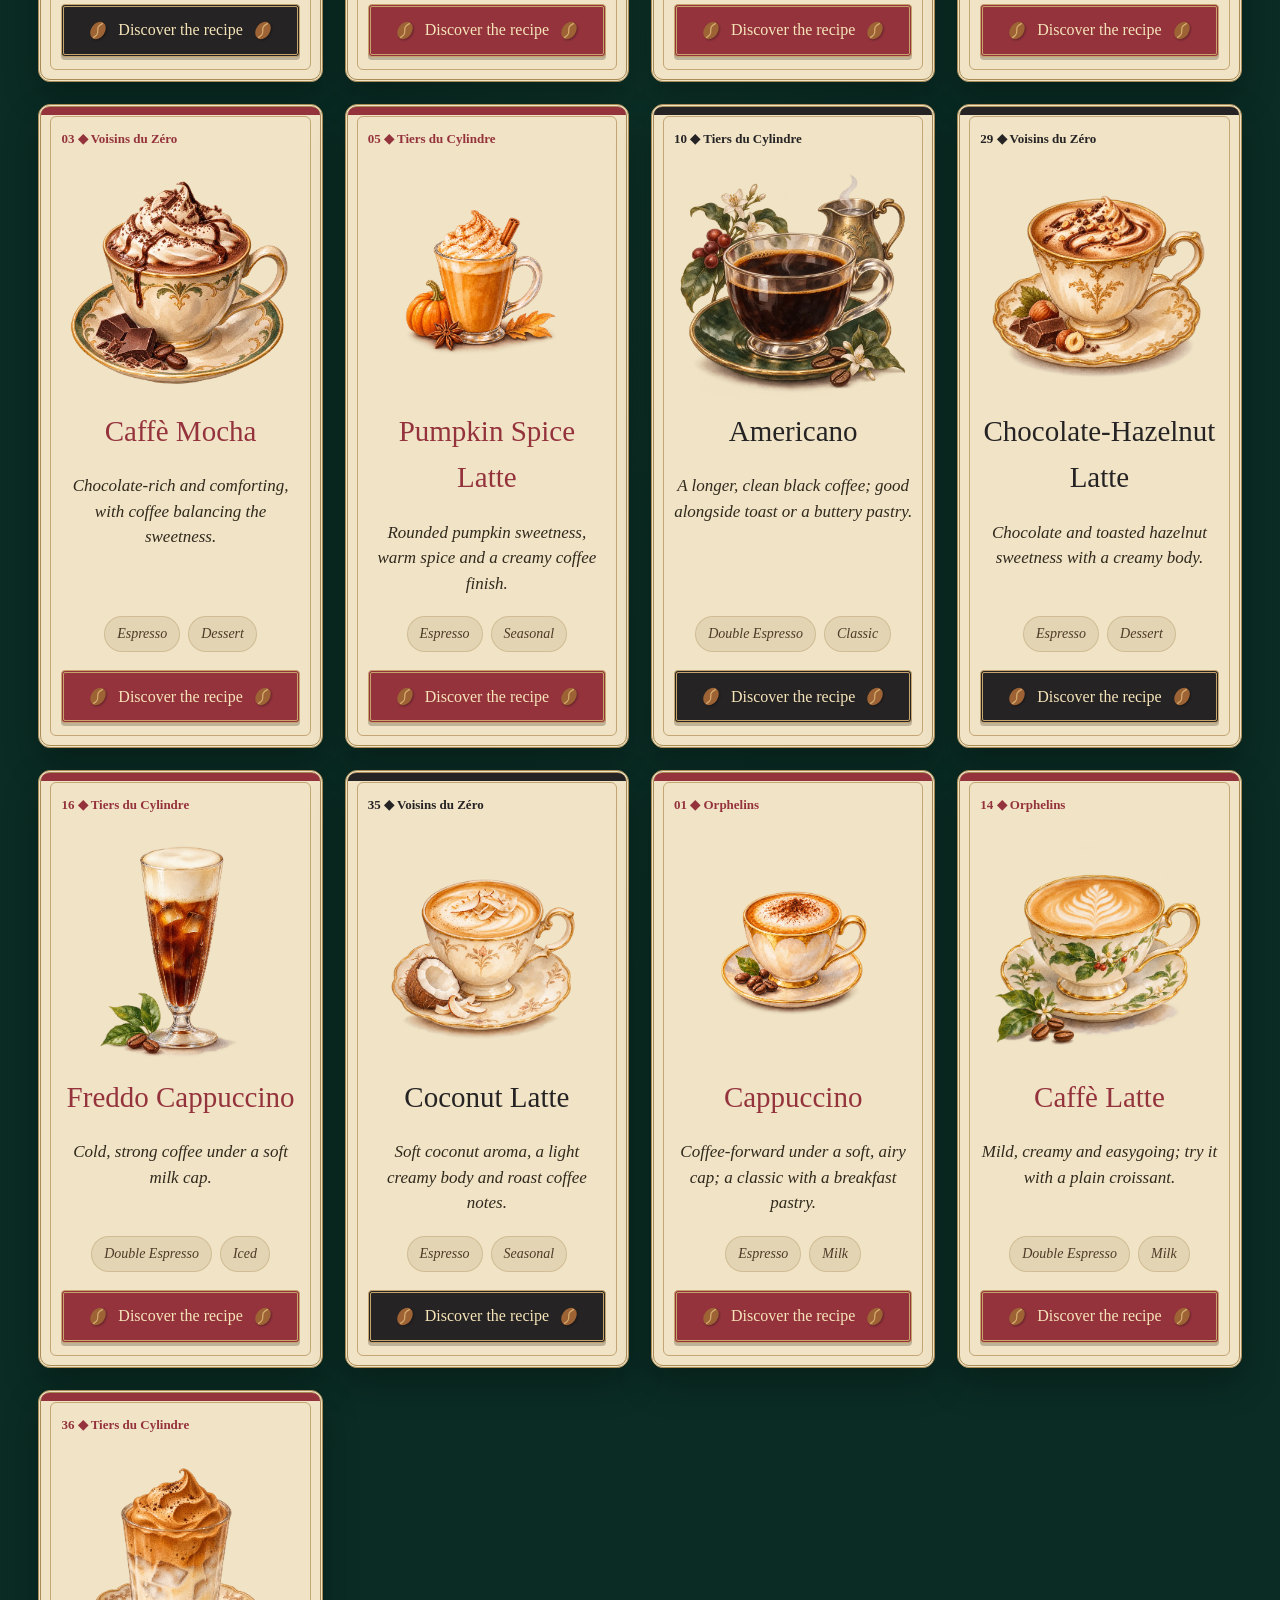
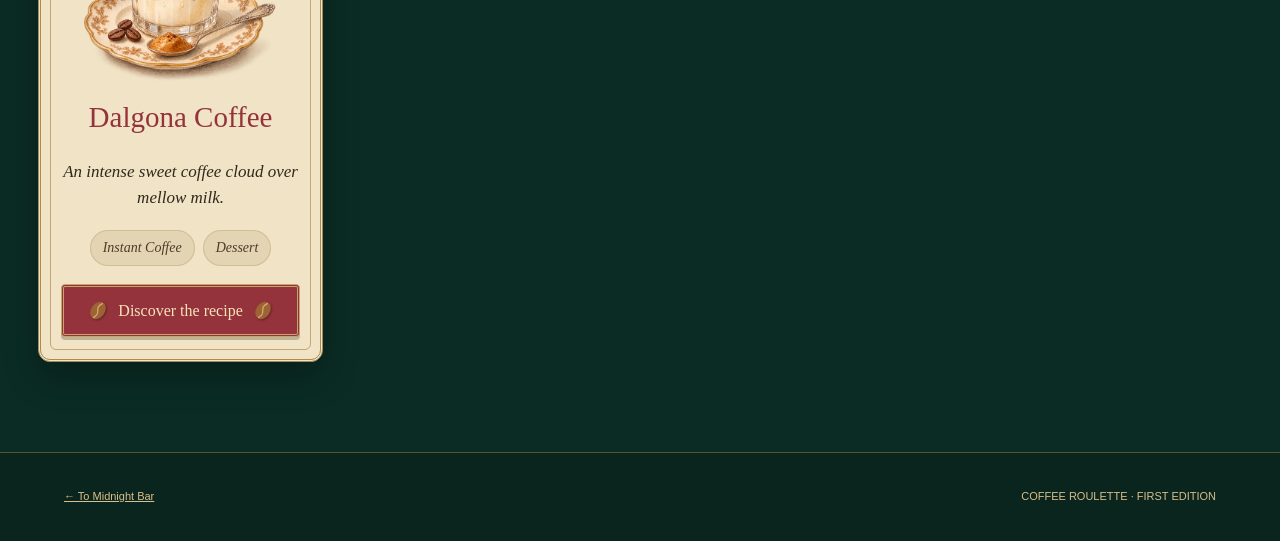
==== commit 0a4853dc: "Simplify swipe navigation and evenly mix coffee browsing order" ====
--- a/coffee/index.html
+++ b/coffee/index.html
@@ -1 +1 @@
-<!doctype html><html lang="en"><head><meta charset="utf-8"><meta name="viewport" content="width=device-width,initial-scale=1"><meta name="theme-color" content="#0b3028"><title>Midnight Café — Coffee Roulette</title><link rel="stylesheet" href="cafe.css?v=6"><script src="../landing.js?v=1"></script><script src="recipes.js?v=8" defer></script><script src="details.js?v=1" defer></script><script src="menu-metadata.js?v=1" defer></script><script src="cafe.js?v=5" defer></script><link rel=stylesheet href=browse.css?v=1></head><body id="top"><header><a class="site-switch" href="../#top" aria-label="To Midnight Bar">♠ To Midnight Bar ↗</a><span>✦ MIDNIGHT CAFÉ ✦</span><a href="#menu">Coffee menu ↓</a></header><main><section class="intro"><p class="eyebrow">THE HOUSE OF CHANCE · EST. 2026</p><h1>Midnight <em>Café</em></h1><p>Thirty-seven coffees on the table. Let fortune choose your next brew.</p></section><section class="roulette" aria-labelledby="roulette-title"><div class="section-title"><p class="eyebrow">THE GOLDEN WHEEL</p><h2 id="roulette-title">Coffee roulette</h2><p>Spin freely, or exclude ingredients before you deal.</p></div><div class="wheel-wrap"><div class="wheel" id="wheel" aria-label="European roulette wheel with 37 numbered coffee pockets"></div><div id="roulette-ball" class="roulette-ball" aria-hidden="true"></div></div><button id="spin" class="gold-button">✦ Spin the wheel ✦</button><label class="motion-option"><input id="animate-spin" type="checkbox" checked> Animate the spin</label><p id="motion-note" class="motion-note"></p><p id="result" class="result" role="status" aria-live="polite">Your next cup awaits.</p><div id="winner-card" class="winner-card" hidden></div><details class="exclusions"><summary>Customize the draw · exclude ingredients</summary><div id="exclusions" class="checks"></div><button id="clear" type="button">Clear exclusions</button><p class="exclusion-note">A checked ingredient removes drinks that contain it. The draw remains random among eligible coffees.</p></details></section><section class="menu" id="menu"><p class="eyebrow">THE COFFEE CABINET</p><h2>Choose your own cup<span>.</span></h2><p>Browse all 37 coffee recipes. Every cup features its own vintage watercolor illustration.</p><div class="cafe-view-switch" role="group" aria-label="Coffee menu view"><button id="cafe-grid" aria-pressed="true">▦ Card grid</button><button id="cafe-swipe" aria-pressed="false">♧ Swipe the deck</button></div><div class="filters"><label>Style <select id="type"><option value="all">All styles</option><option value="classic">Classic</option><option value="milk">Milk</option><option value="iced">Iced</option><option value="dessert">Dessert</option><option value="seasonal">Seasonal</option><option value="special">Special</option></select></label><label>Coffee base <select id="base"><option value="all">All coffee bases</option></select></label><div class="cafe-filter-summary"><span id="cafe-active"></span><button id="clear-menu" hidden>Clear filters ×</button></div><label class="coffee-search">Find a coffee <input id="search" type="search" placeholder="Coffee, style, or base…"></label></div><p id="coffee-count" role="status"></p><p id="coffee-empty" hidden>No coffees match. Try another filter or clear your selection.</p><section id="coffee-deck" aria-label="Swipeable coffee deck" hidden><div id="coffee-stage" tabindex="0" aria-label="Coffee card. Use left and right arrow keys or swipe."></div><div class="coffee-deck-nav"><button id="coffee-prev" aria-label="Previous coffee">← Previous</button><span id="coffee-position" role="status"></span><button id="coffee-next" aria-label="Next coffee">Next →</button></div><p class="swipe-hint">Swipe left or right, or use the arrows.</p></section><div id="cards" class="cards"></div></section></main><footer><a href="../#top">← To Midnight Bar</a><span>COFFEE ROULETTE · FIRST EDITION</span></footer><dialog id="recipe" aria-labelledby="coffee-title"><button class="close" aria-label="Close recipe">×</button><div id="detail"></div></dialog><button class="to-top" id="to-top" aria-label="Return to top">↑</button></body></html>+<!doctype html><html lang="en"><head><meta charset="utf-8"><meta name="viewport" content="width=device-width,initial-scale=1"><meta name="theme-color" content="#0b3028"><title>Midnight Café — Coffee Roulette</title><link rel="stylesheet" href="cafe.css?v=6"><script src="../landing.js?v=1"></script><script src="recipes.js?v=8" defer></script><script src="details.js?v=1" defer></script><script src="menu-metadata.js?v=2" defer></script><script src="cafe.js?v=6" defer></script><link rel=stylesheet href=browse.css?v=2></head><body id="top"><header><a class="site-switch" href="../#top" aria-label="To Midnight Bar">♠ To Midnight Bar ↗</a><span>✦ MIDNIGHT CAFÉ ✦</span><a href="#menu">Coffee menu ↓</a></header><main><section class="intro"><p class="eyebrow">THE HOUSE OF CHANCE · EST. 2026</p><h1>Midnight <em>Café</em></h1><p>Thirty-seven coffees on the table. Let fortune choose your next brew.</p></section><section class="roulette" aria-labelledby="roulette-title"><div class="section-title"><p class="eyebrow">THE GOLDEN WHEEL</p><h2 id="roulette-title">Coffee roulette</h2><p>Spin freely, or exclude ingredients before you deal.</p></div><div class="wheel-wrap"><div class="wheel" id="wheel" aria-label="European roulette wheel with 37 numbered coffee pockets"></div><div id="roulette-ball" class="roulette-ball" aria-hidden="true"></div></div><button id="spin" class="gold-button">✦ Spin the wheel ✦</button><label class="motion-option"><input id="animate-spin" type="checkbox" checked> Animate the spin</label><p id="motion-note" class="motion-note"></p><p id="result" class="result" role="status" aria-live="polite">Your next cup awaits.</p><div id="winner-card" class="winner-card" hidden></div><details class="exclusions"><summary>Customize the draw · exclude ingredients</summary><div id="exclusions" class="checks"></div><button id="clear" type="button">Clear exclusions</button><p class="exclusion-note">A checked ingredient removes drinks that contain it. The draw remains random among eligible coffees.</p></details></section><section class="menu" id="menu"><p class="eyebrow">THE COFFEE CABINET</p><h2>Choose your own cup<span>.</span></h2><p>Browse all 37 coffee recipes. Every cup features its own vintage watercolor illustration.</p><div class="cafe-view-switch" role="group" aria-label="Coffee menu view"><button id="cafe-grid" aria-pressed="true">▦ Card grid</button><button id="cafe-swipe" aria-pressed="false">♧ Swipe the deck</button></div><div class="filters"><label>Style <select id="type"><option value="all">All styles</option><option value="classic">Classic</option><option value="milk">Milk</option><option value="iced">Iced</option><option value="dessert">Dessert</option><option value="seasonal">Seasonal</option><option value="special">Special</option></select></label><label>Coffee base <select id="base"><option value="all">All coffee bases</option></select></label><div class="cafe-filter-summary"><span id="cafe-active"></span><button id="clear-menu" hidden>Clear filters ×</button></div><label class="coffee-search">Find a coffee <input id="search" type="search" placeholder="Coffee, style, or base…"></label></div><p id="coffee-count" role="status"></p><p id="coffee-empty" hidden>No coffees match. Try another filter or clear your selection.</p><section id="coffee-deck" aria-label="Swipeable coffee deck" hidden><div class="coffee-deck-nav"><button id="coffee-prev" aria-label="Previous coffee">← Previous</button><span id="coffee-position" role="status"></span><button id="coffee-next" aria-label="Next coffee">Next →</button></div><p class="swipe-hint">Swipe left or right, or use the arrows.</p><div id="coffee-stage" tabindex="0" aria-label="Coffee card. Use left and right arrow keys or swipe."></div></section><div id="cards" class="cards"></div></section></main><footer><a href="../#top">← To Midnight Bar</a><span>COFFEE ROULETTE · FIRST EDITION</span></footer><dialog id="recipe" aria-labelledby="coffee-title"><button class="close" aria-label="Close recipe">×</button><div id="detail"></div></dialog><button class="to-top" id="to-top" aria-label="Return to top">↑</button></body></html>
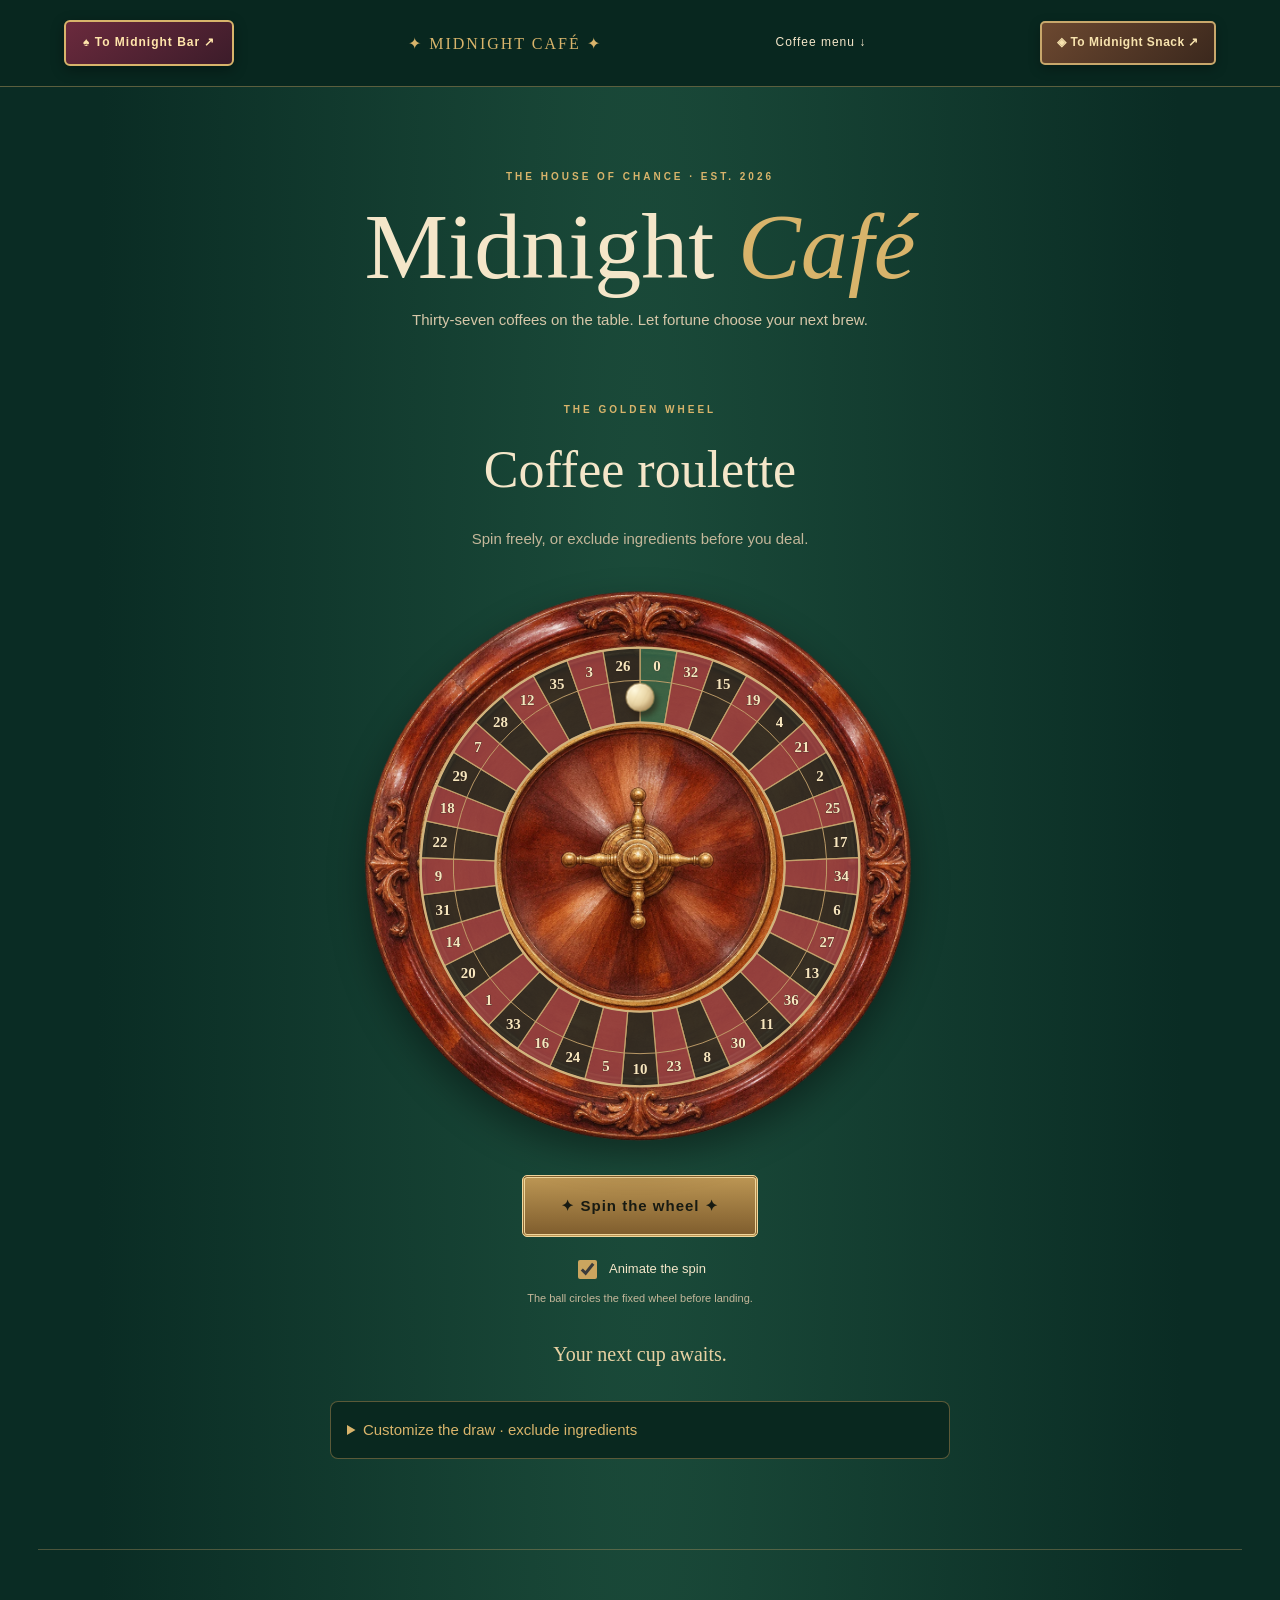
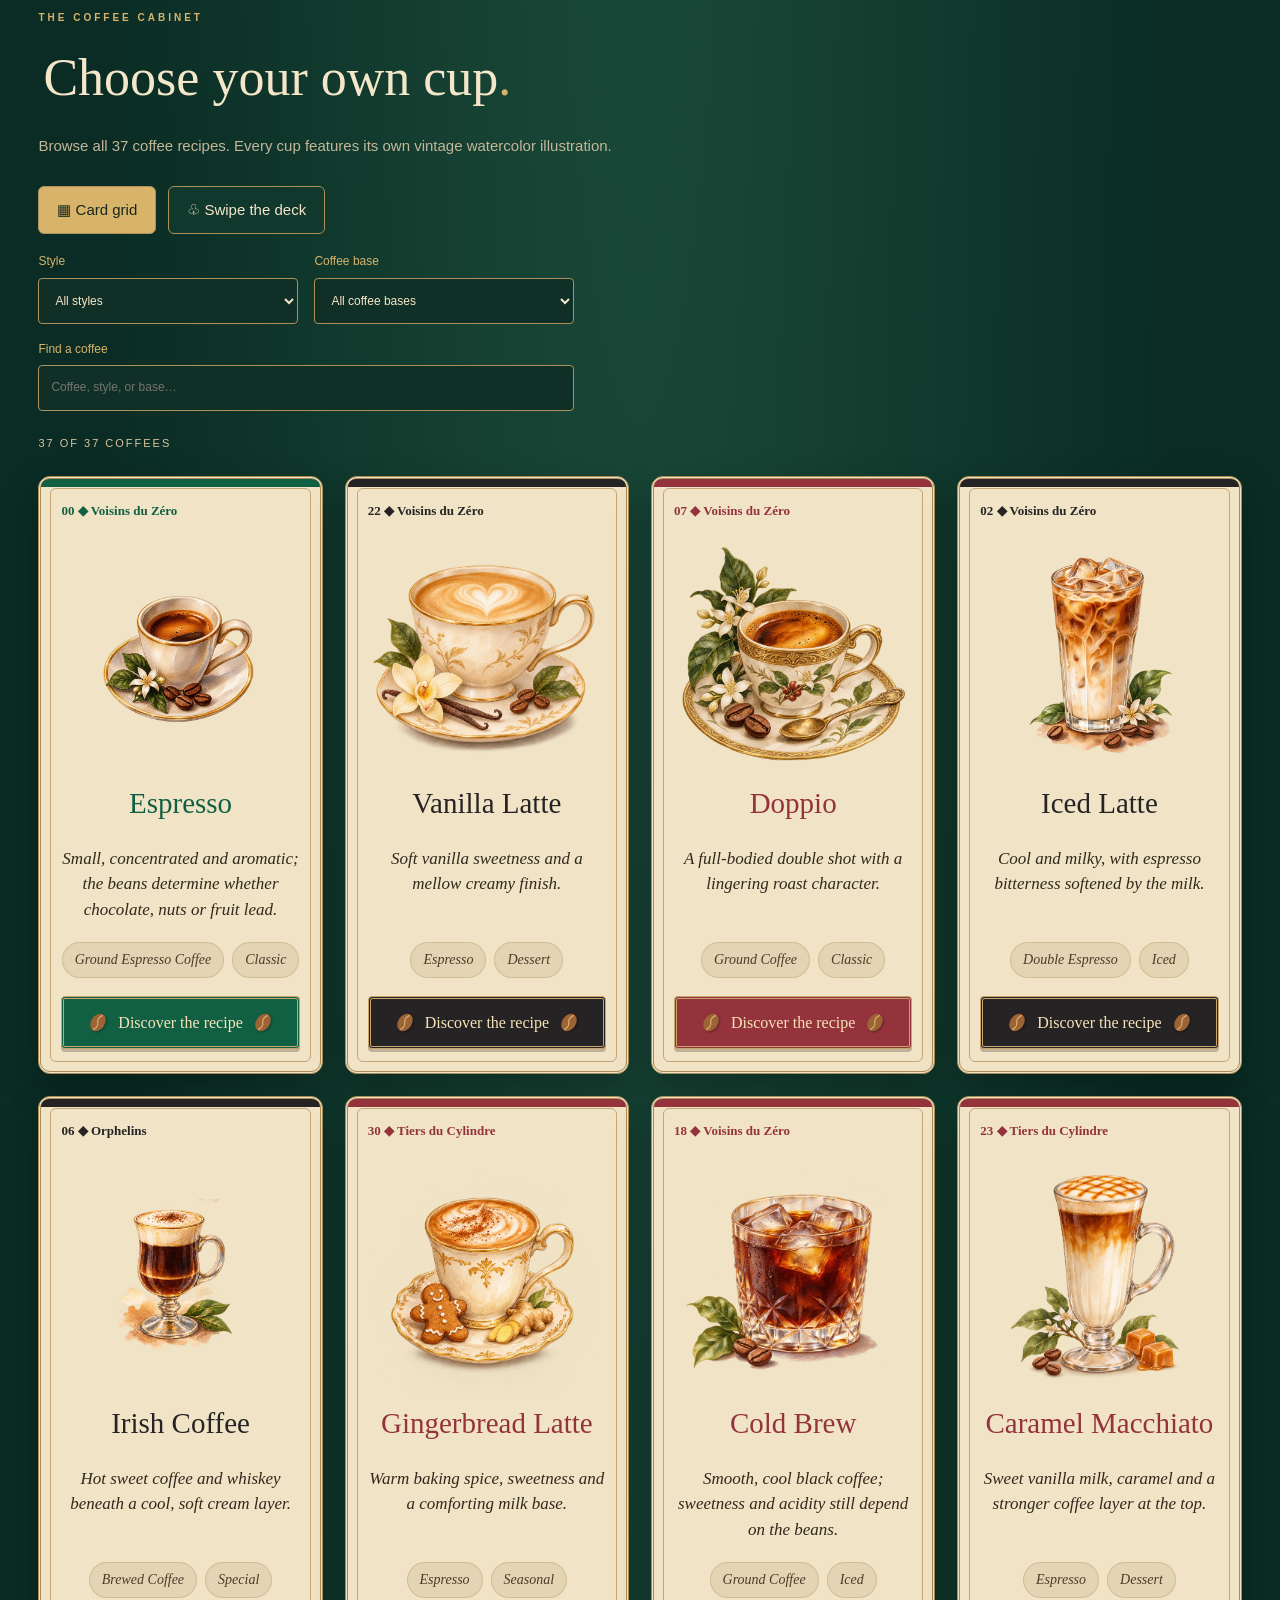
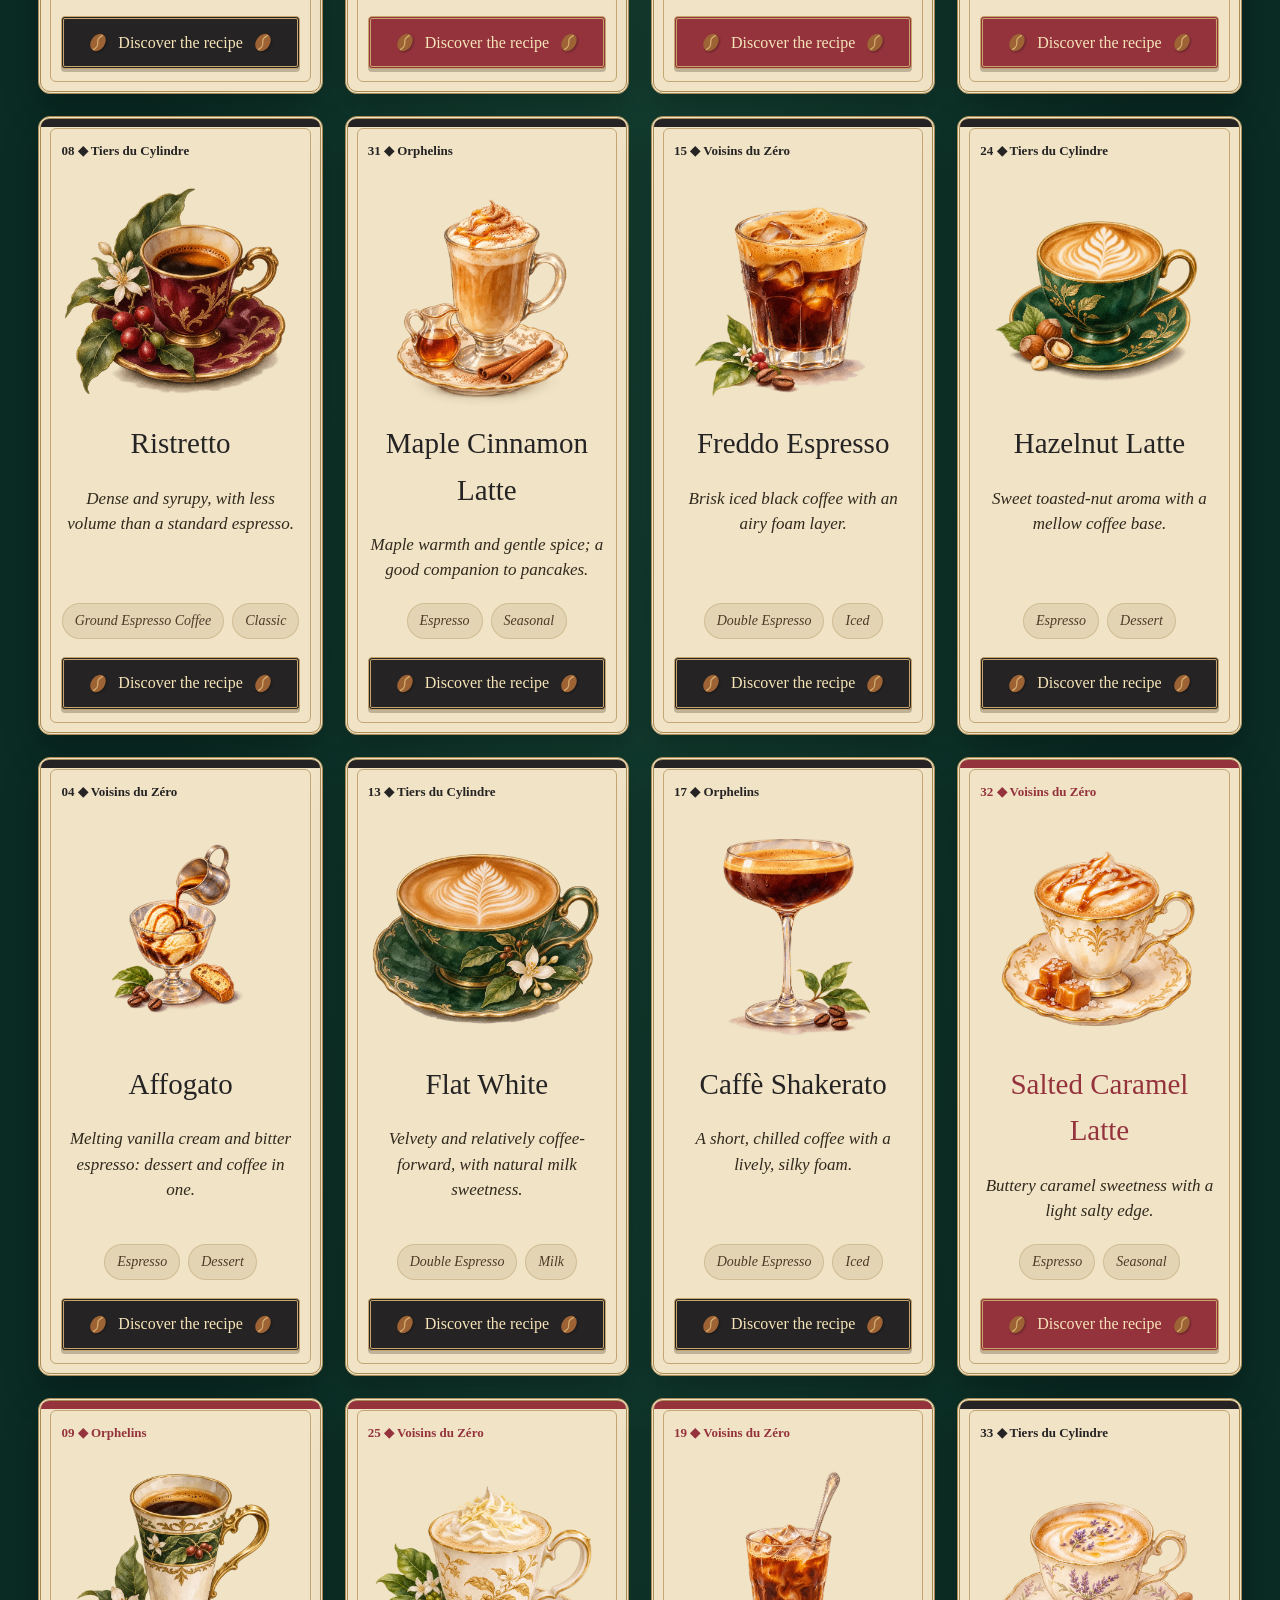
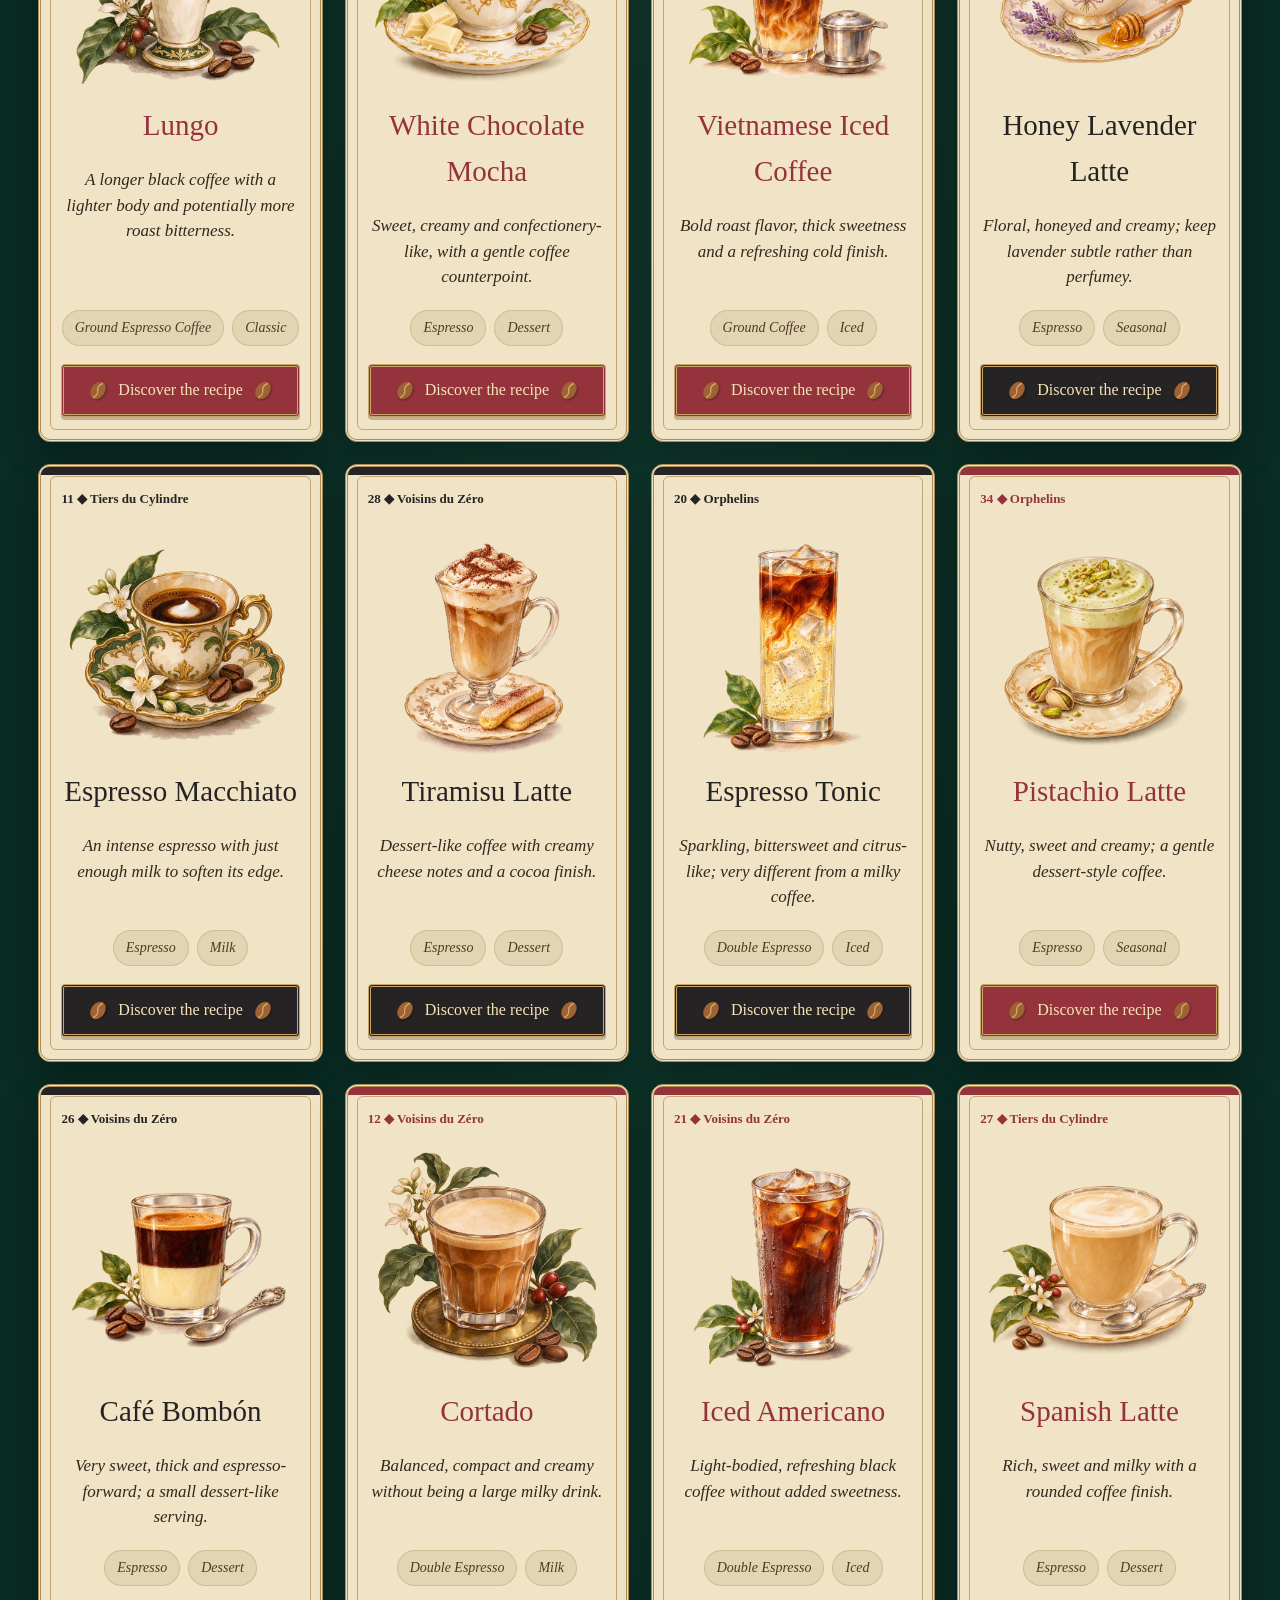
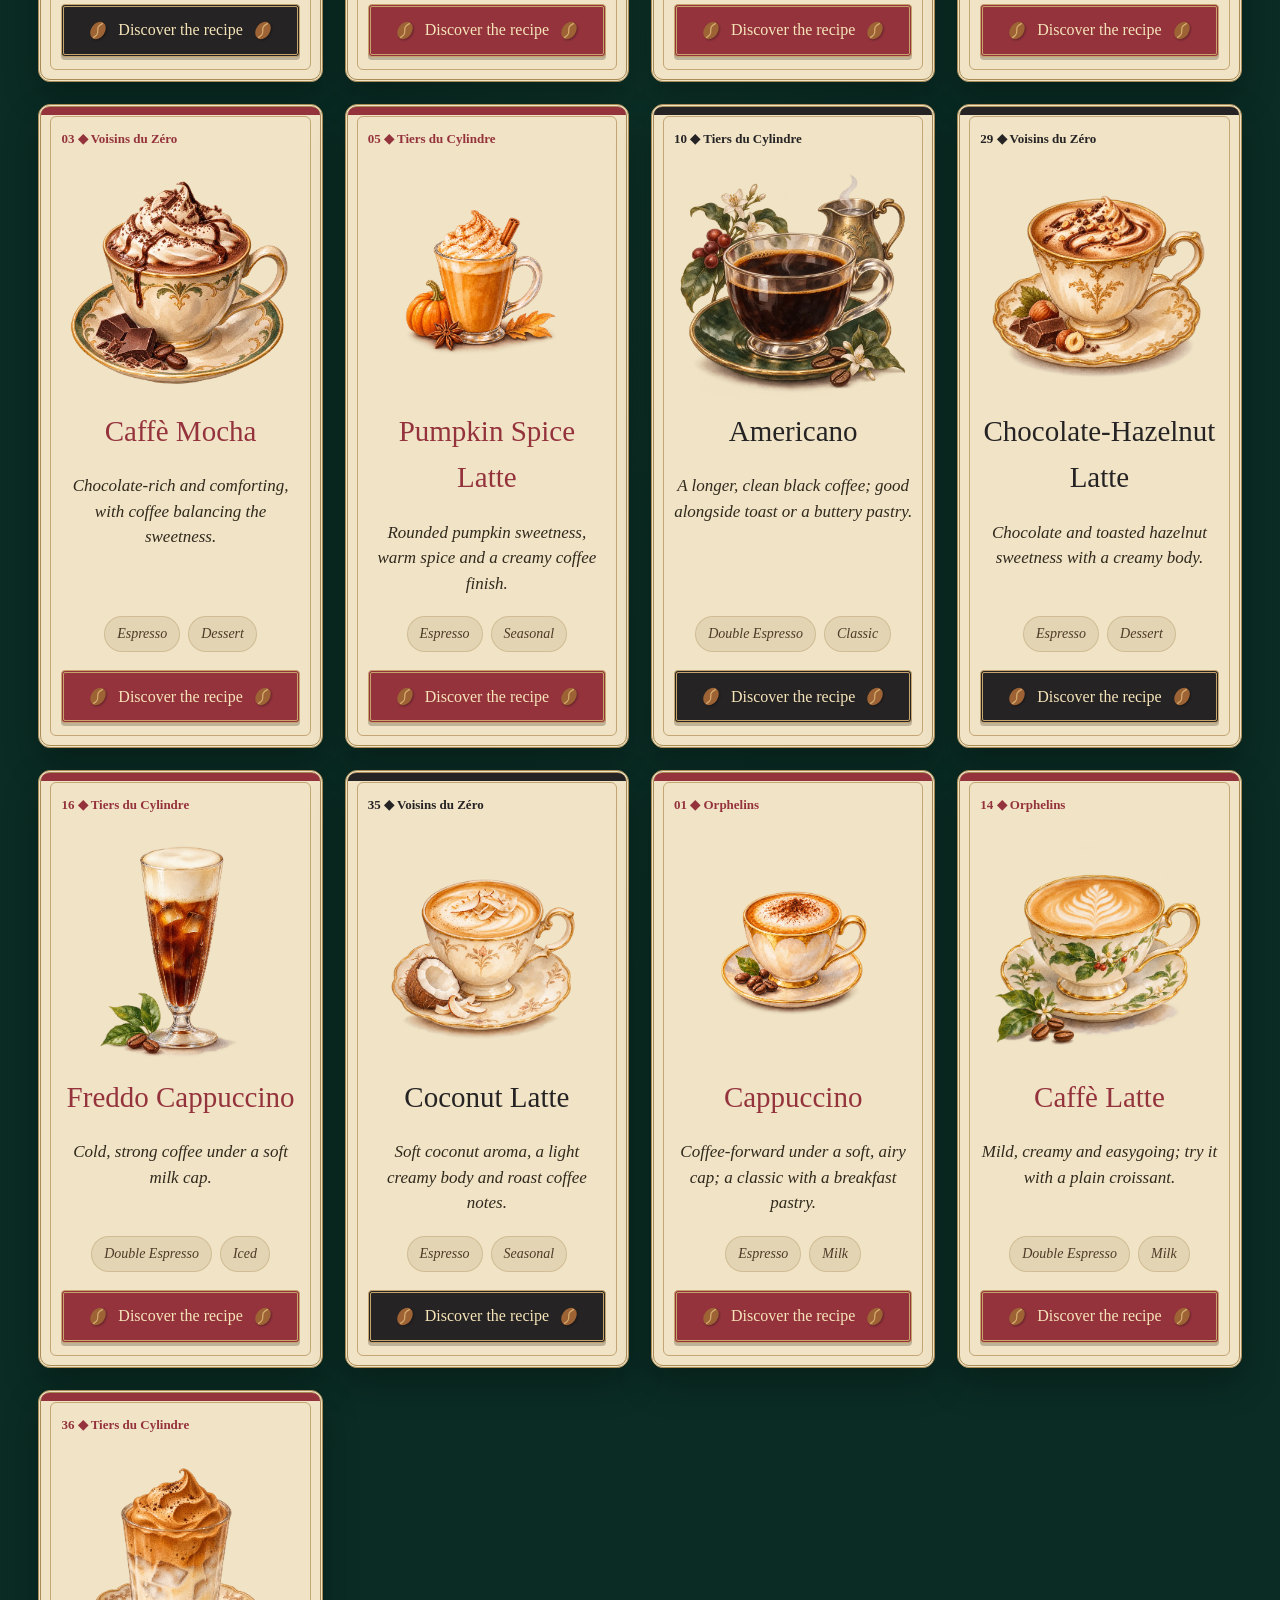
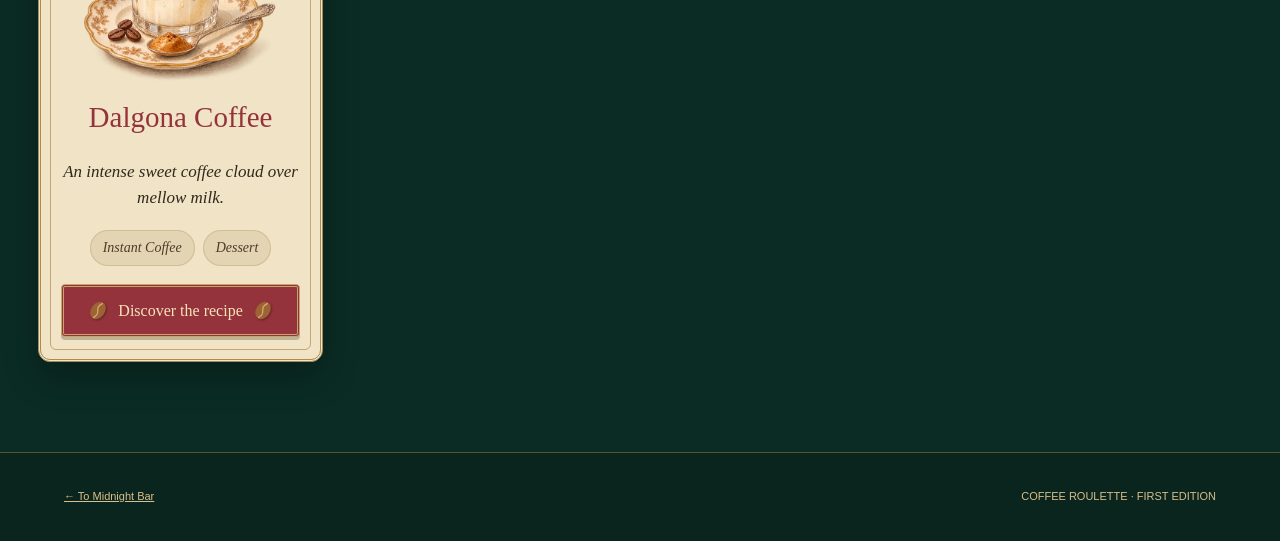
==== commit c5b90df5: "Add Midnight Snack backgammon room with 31 dessert recipes and cup sketches" ====
--- a/coffee/index.html
+++ b/coffee/index.html
@@ -1 +1 @@
-<!doctype html><html lang="en"><head><meta charset="utf-8"><meta name="viewport" content="width=device-width,initial-scale=1"><meta name="theme-color" content="#0b3028"><title>Midnight Café — Coffee Roulette</title><link rel="stylesheet" href="cafe.css?v=6"><script src="../landing.js?v=1"></script><script src="recipes.js?v=8" defer></script><script src="details.js?v=1" defer></script><script src="menu-metadata.js?v=2" defer></script><script src="cafe.js?v=6" defer></script><link rel=stylesheet href=browse.css?v=2></head><body id="top"><header><a class="site-switch" href="../#top" aria-label="To Midnight Bar">♠ To Midnight Bar ↗</a><span>✦ MIDNIGHT CAFÉ ✦</span><a href="#menu">Coffee menu ↓</a></header><main><section class="intro"><p class="eyebrow">THE HOUSE OF CHANCE · EST. 2026</p><h1>Midnight <em>Café</em></h1><p>Thirty-seven coffees on the table. Let fortune choose your next brew.</p></section><section class="roulette" aria-labelledby="roulette-title"><div class="section-title"><p class="eyebrow">THE GOLDEN WHEEL</p><h2 id="roulette-title">Coffee roulette</h2><p>Spin freely, or exclude ingredients before you deal.</p></div><div class="wheel-wrap"><div class="wheel" id="wheel" aria-label="European roulette wheel with 37 numbered coffee pockets"></div><div id="roulette-ball" class="roulette-ball" aria-hidden="true"></div></div><button id="spin" class="gold-button">✦ Spin the wheel ✦</button><label class="motion-option"><input id="animate-spin" type="checkbox" checked> Animate the spin</label><p id="motion-note" class="motion-note"></p><p id="result" class="result" role="status" aria-live="polite">Your next cup awaits.</p><div id="winner-card" class="winner-card" hidden></div><details class="exclusions"><summary>Customize the draw · exclude ingredients</summary><div id="exclusions" class="checks"></div><button id="clear" type="button">Clear exclusions</button><p class="exclusion-note">A checked ingredient removes drinks that contain it. The draw remains random among eligible coffees.</p></details></section><section class="menu" id="menu"><p class="eyebrow">THE COFFEE CABINET</p><h2>Choose your own cup<span>.</span></h2><p>Browse all 37 coffee recipes. Every cup features its own vintage watercolor illustration.</p><div class="cafe-view-switch" role="group" aria-label="Coffee menu view"><button id="cafe-grid" aria-pressed="true">▦ Card grid</button><button id="cafe-swipe" aria-pressed="false">♧ Swipe the deck</button></div><div class="filters"><label>Style <select id="type"><option value="all">All styles</option><option value="classic">Classic</option><option value="milk">Milk</option><option value="iced">Iced</option><option value="dessert">Dessert</option><option value="seasonal">Seasonal</option><option value="special">Special</option></select></label><label>Coffee base <select id="base"><option value="all">All coffee bases</option></select></label><div class="cafe-filter-summary"><span id="cafe-active"></span><button id="clear-menu" hidden>Clear filters ×</button></div><label class="coffee-search">Find a coffee <input id="search" type="search" placeholder="Coffee, style, or base…"></label></div><p id="coffee-count" role="status"></p><p id="coffee-empty" hidden>No coffees match. Try another filter or clear your selection.</p><section id="coffee-deck" aria-label="Swipeable coffee deck" hidden><div class="coffee-deck-nav"><button id="coffee-prev" aria-label="Previous coffee">← Previous</button><span id="coffee-position" role="status"></span><button id="coffee-next" aria-label="Next coffee">Next →</button></div><p class="swipe-hint">Swipe left or right, or use the arrows.</p><div id="coffee-stage" tabindex="0" aria-label="Coffee card. Use left and right arrow keys or swipe."></div></section><div id="cards" class="cards"></div></section></main><footer><a href="../#top">← To Midnight Bar</a><span>COFFEE ROULETTE · FIRST EDITION</span></footer><dialog id="recipe" aria-labelledby="coffee-title"><button class="close" aria-label="Close recipe">×</button><div id="detail"></div></dialog><button class="to-top" id="to-top" aria-label="Return to top">↑</button></body></html>+<!doctype html><html lang="en"><head><meta charset="utf-8"><meta name="viewport" content="width=device-width,initial-scale=1"><meta name="theme-color" content="#0b3028"><title>Midnight Café — Coffee Roulette</title><link rel="stylesheet" href="cafe.css?v=6"><script src="../landing.js?v=1"></script><link rel="stylesheet" href="../selected-card.css?v=1"><script src="../selected-card.js?v=1"></script><script src="recipes.js?v=8" defer></script><script src="details.js?v=1" defer></script><script src="menu-metadata.js?v=2" defer></script><script src="cafe.js?v=7" defer></script><link rel=stylesheet href=browse.css?v=2><link rel="stylesheet" href="../room-links.css?v=1"></head><body id="top"><header><a class="site-switch" href="../#top" aria-label="To Midnight Bar">♠ To Midnight Bar ↗</a><span>✦ MIDNIGHT CAFÉ ✦</span><a href="#menu">Coffee menu ↓</a><a class="snack-portal" href="../snack/#top" aria-label="To Midnight Snack">◈ To Midnight Snack ↗</a></header><main><section class="intro"><p class="eyebrow">THE HOUSE OF CHANCE · EST. 2026</p><h1>Midnight <em>Café</em></h1><p>Thirty-seven coffees on the table. Let fortune choose your next brew.</p></section><section class="roulette" aria-labelledby="roulette-title"><div class="section-title"><p class="eyebrow">THE GOLDEN WHEEL</p><h2 id="roulette-title">Coffee roulette</h2><p>Spin freely, or exclude ingredients before you deal.</p></div><div class="wheel-wrap"><div class="wheel" id="wheel" aria-label="European roulette wheel with 37 numbered coffee pockets"></div><div id="roulette-ball" class="roulette-ball" aria-hidden="true"></div></div><button id="spin" class="gold-button">✦ Spin the wheel ✦</button><label class="motion-option"><input id="animate-spin" type="checkbox" checked> Animate the spin</label><p id="motion-note" class="motion-note"></p><p id="result" class="result" role="status" aria-live="polite">Your next cup awaits.</p><div id="winner-card" class="winner-card" hidden></div><details class="exclusions"><summary>Customize the draw · exclude ingredients</summary><div id="exclusions" class="checks"></div><button id="clear" type="button">Clear exclusions</button><p class="exclusion-note">A checked ingredient removes drinks that contain it. The draw remains random among eligible coffees.</p></details></section><section class="menu" id="menu"><p class="eyebrow">THE COFFEE CABINET</p><h2>Choose your own cup<span>.</span></h2><p>Browse all 37 coffee recipes. Every cup features its own vintage watercolor illustration.</p><div class="cafe-view-switch" role="group" aria-label="Coffee menu view"><button id="cafe-grid" aria-pressed="true">▦ Card grid</button><button id="cafe-swipe" aria-pressed="false">♧ Swipe the deck</button></div><div class="filters"><label>Style <select id="type"><option value="all">All styles</option><option value="classic">Classic</option><option value="milk">Milk</option><option value="iced">Iced</option><option value="dessert">Dessert</option><option value="seasonal">Seasonal</option><option value="special">Special</option></select></label><label>Coffee base <select id="base"><option value="all">All coffee bases</option></select></label><div class="cafe-filter-summary"><span id="cafe-active"></span><button id="clear-menu" hidden>Clear filters ×</button></div><label class="coffee-search">Find a coffee <input id="search" type="search" placeholder="Coffee, style, or base…"></label></div><p id="coffee-count" role="status"></p><p id="coffee-empty" hidden>No coffees match. Try another filter or clear your selection.</p><section id="coffee-deck" aria-label="Swipeable coffee deck" hidden><div class="coffee-deck-nav"><button id="coffee-prev" aria-label="Previous coffee">← Previous</button><span id="coffee-position" role="status"></span><button id="coffee-next" aria-label="Next coffee">Next →</button></div><p class="swipe-hint">Swipe left or right, or use the arrows.</p><div id="coffee-stage" tabindex="0" aria-label="Coffee card. Use left and right arrow keys or swipe."></div></section><div id="cards" class="cards"></div></section></main><footer><a href="../#top">← To Midnight Bar</a><span>COFFEE ROULETTE · FIRST EDITION</span></footer><dialog id="recipe" aria-labelledby="coffee-title"><button class="close" aria-label="Close recipe">×</button><div id="detail"></div></dialog><button class="to-top" id="to-top" aria-label="Return to top">↑</button></body></html>
--- a/selected-card.css
+++ b/selected-card.css
@@ -0,0 +1,3 @@
+.cocktail-card.chosen-card,.coffee-card.chosen-card{outline:1px solid #dfbd79;outline-offset:3px;animation:chosen-gold 4.8s ease-in-out infinite;box-shadow:0 0 14px 3px #e4bd6550,0 0 32px #d5a44c30}
+@keyframes chosen-gold{0%,100%{box-shadow:0 0 12px 3px #e4bd6540,0 0 26px #d5a44c25}50%{box-shadow:0 0 22px 5px #e4bd6570,0 0 46px #d5a44c45}}
+@media(prefers-reduced-motion:reduce){.cocktail-card.chosen-card,.coffee-card.chosen-card{animation:none}}
--- a/room-links.css
+++ b/room-links.css
@@ -0,0 +1,5 @@
+/* Shared doorway to the dessert room; retain each existing room's palette. */
+header .snack-portal,header nav .snack-portal{display:inline-flex;align-items:center;justify-content:center;min-height:44px;padding:10px 15px;border:2px double #c8a76b;border-radius:5px;background:linear-gradient(135deg,#6c4830,#3b281d);color:#f7e3ae;font-size:12px;font-weight:bold;letter-spacing:.5px;white-space:nowrap;text-decoration:none;box-shadow:0 4px 12px #0004}
+header .snack-portal:hover{background:#795337}
+header{flex-wrap:wrap}header nav{flex-wrap:wrap;justify-content:flex-end}
+@media(max-width:700px){header .snack-portal,header nav .snack-portal{font-size:10px;padding:8px 10px}header nav{max-width:none;justify-content:center}body>header{justify-content:center;gap:16px}body>header>nav{width:100%;justify-content:center;max-width:none}body>header>span{order:-1;flex-basis:100%;text-align:center}}
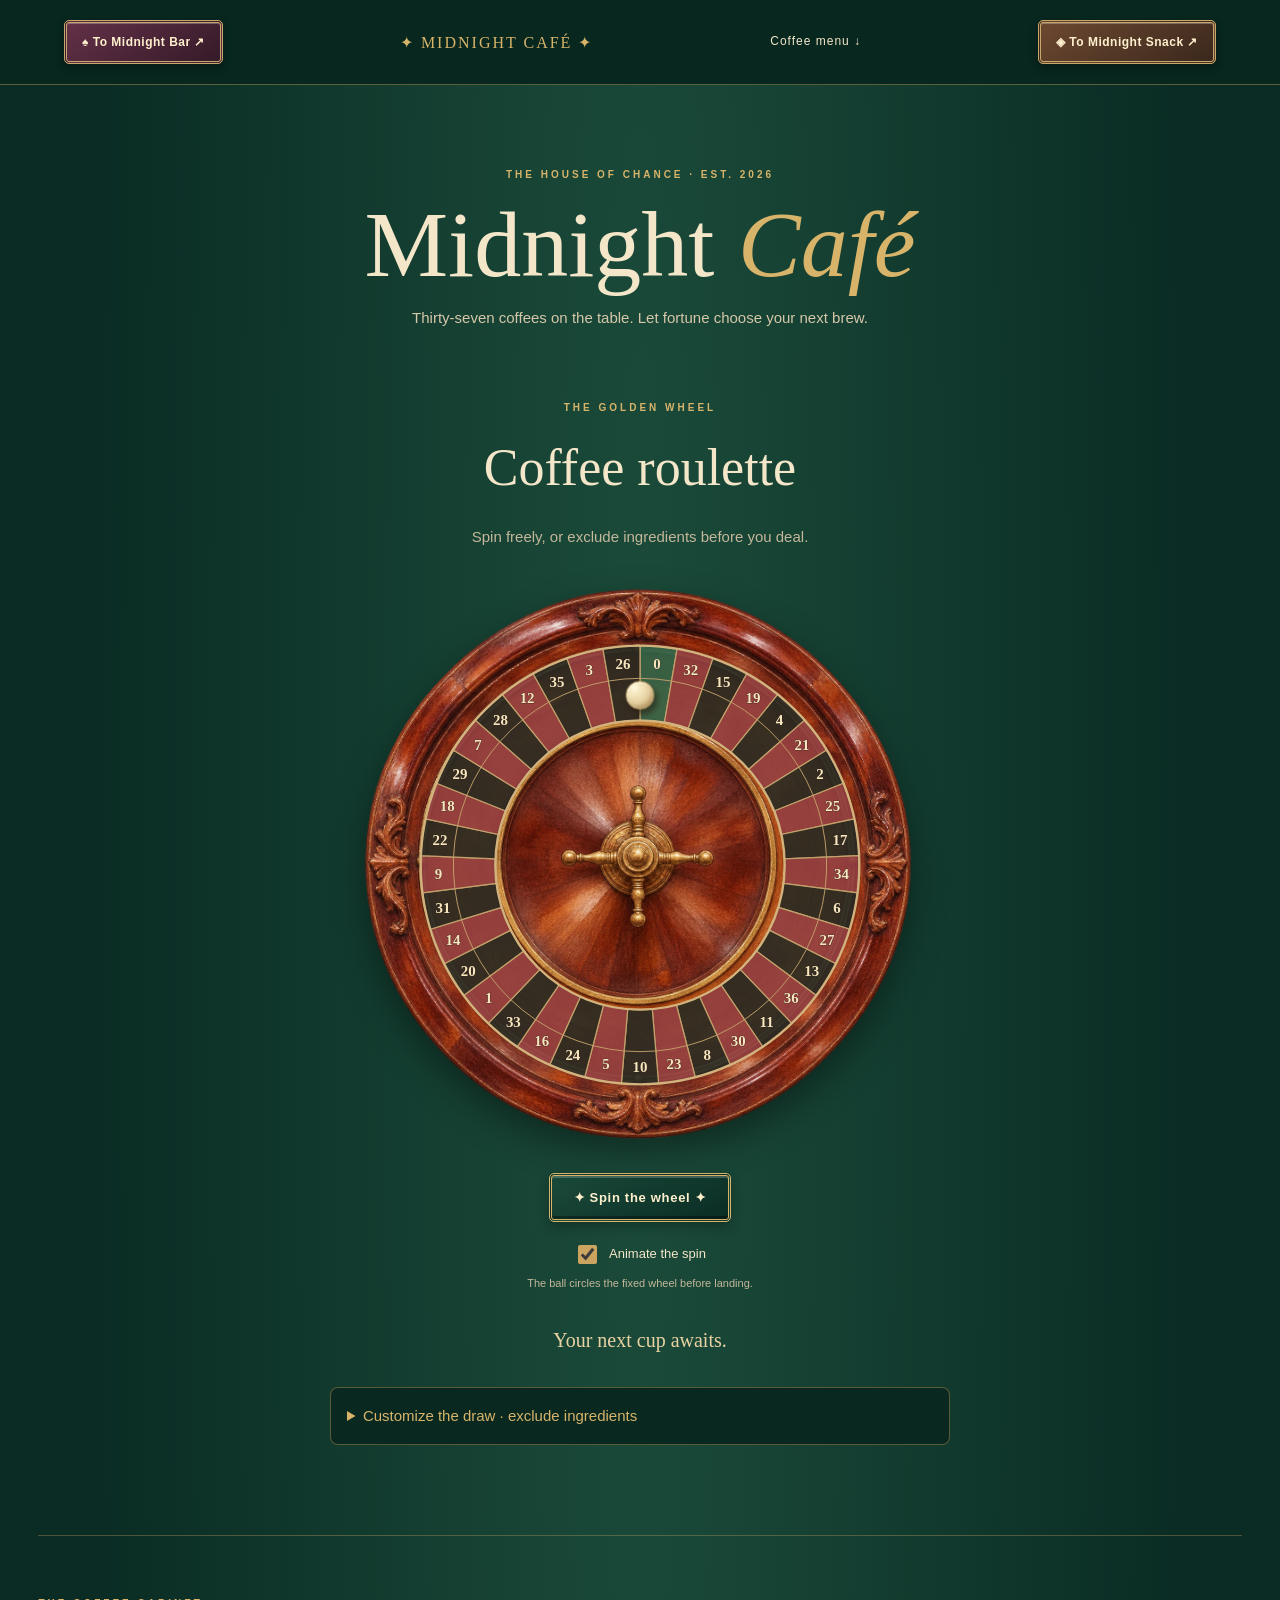
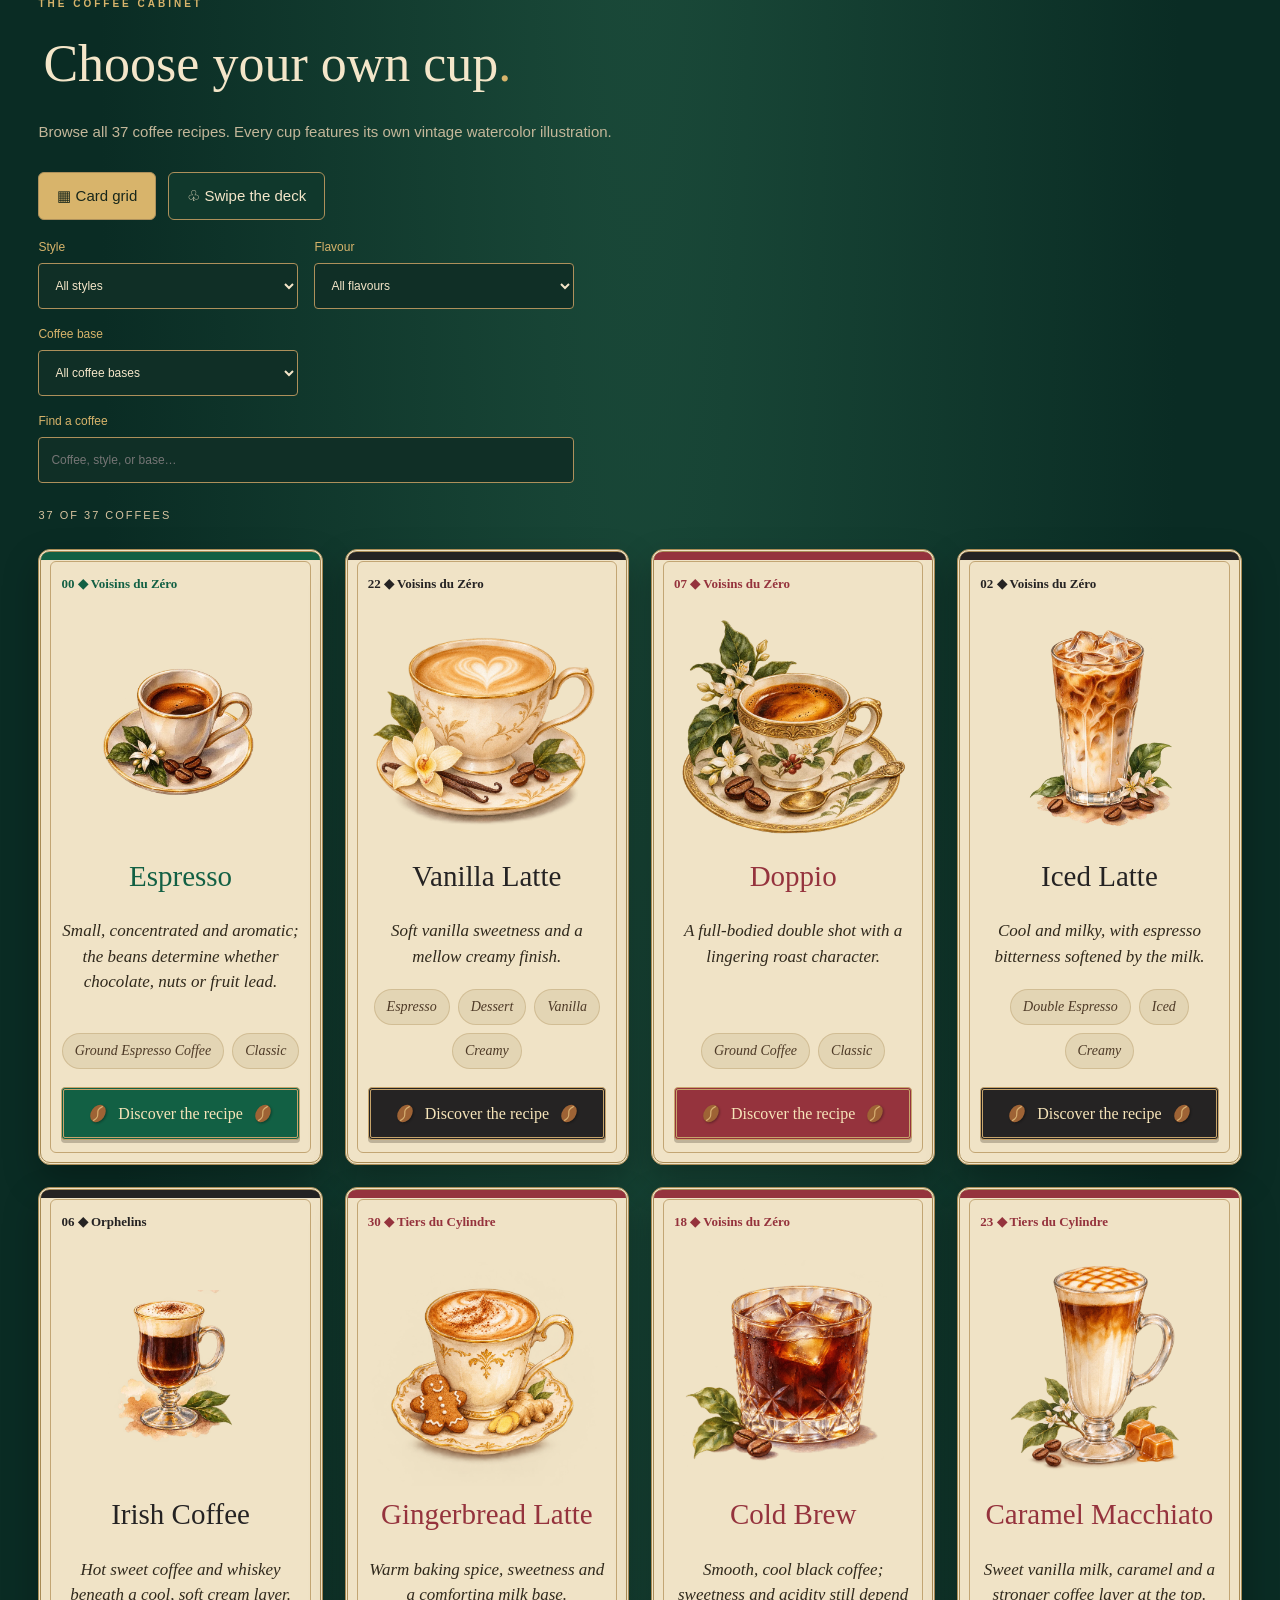
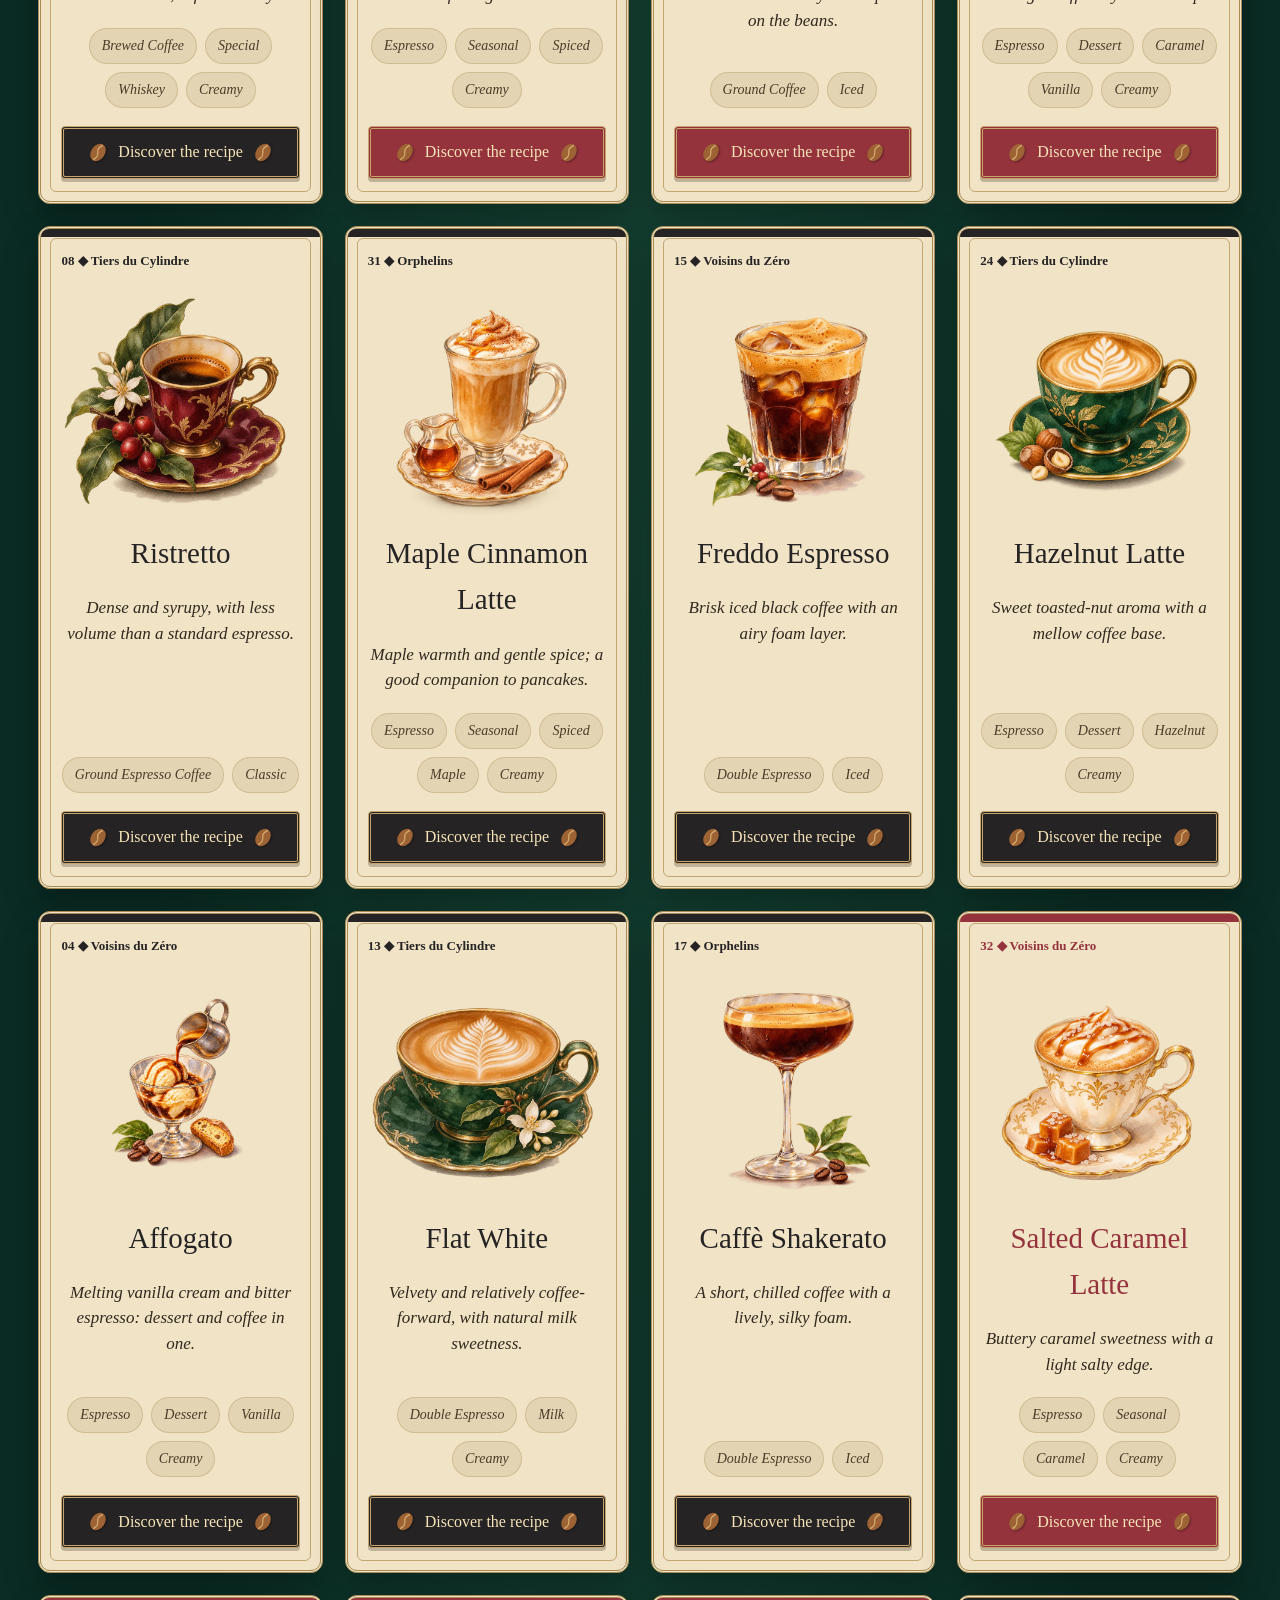
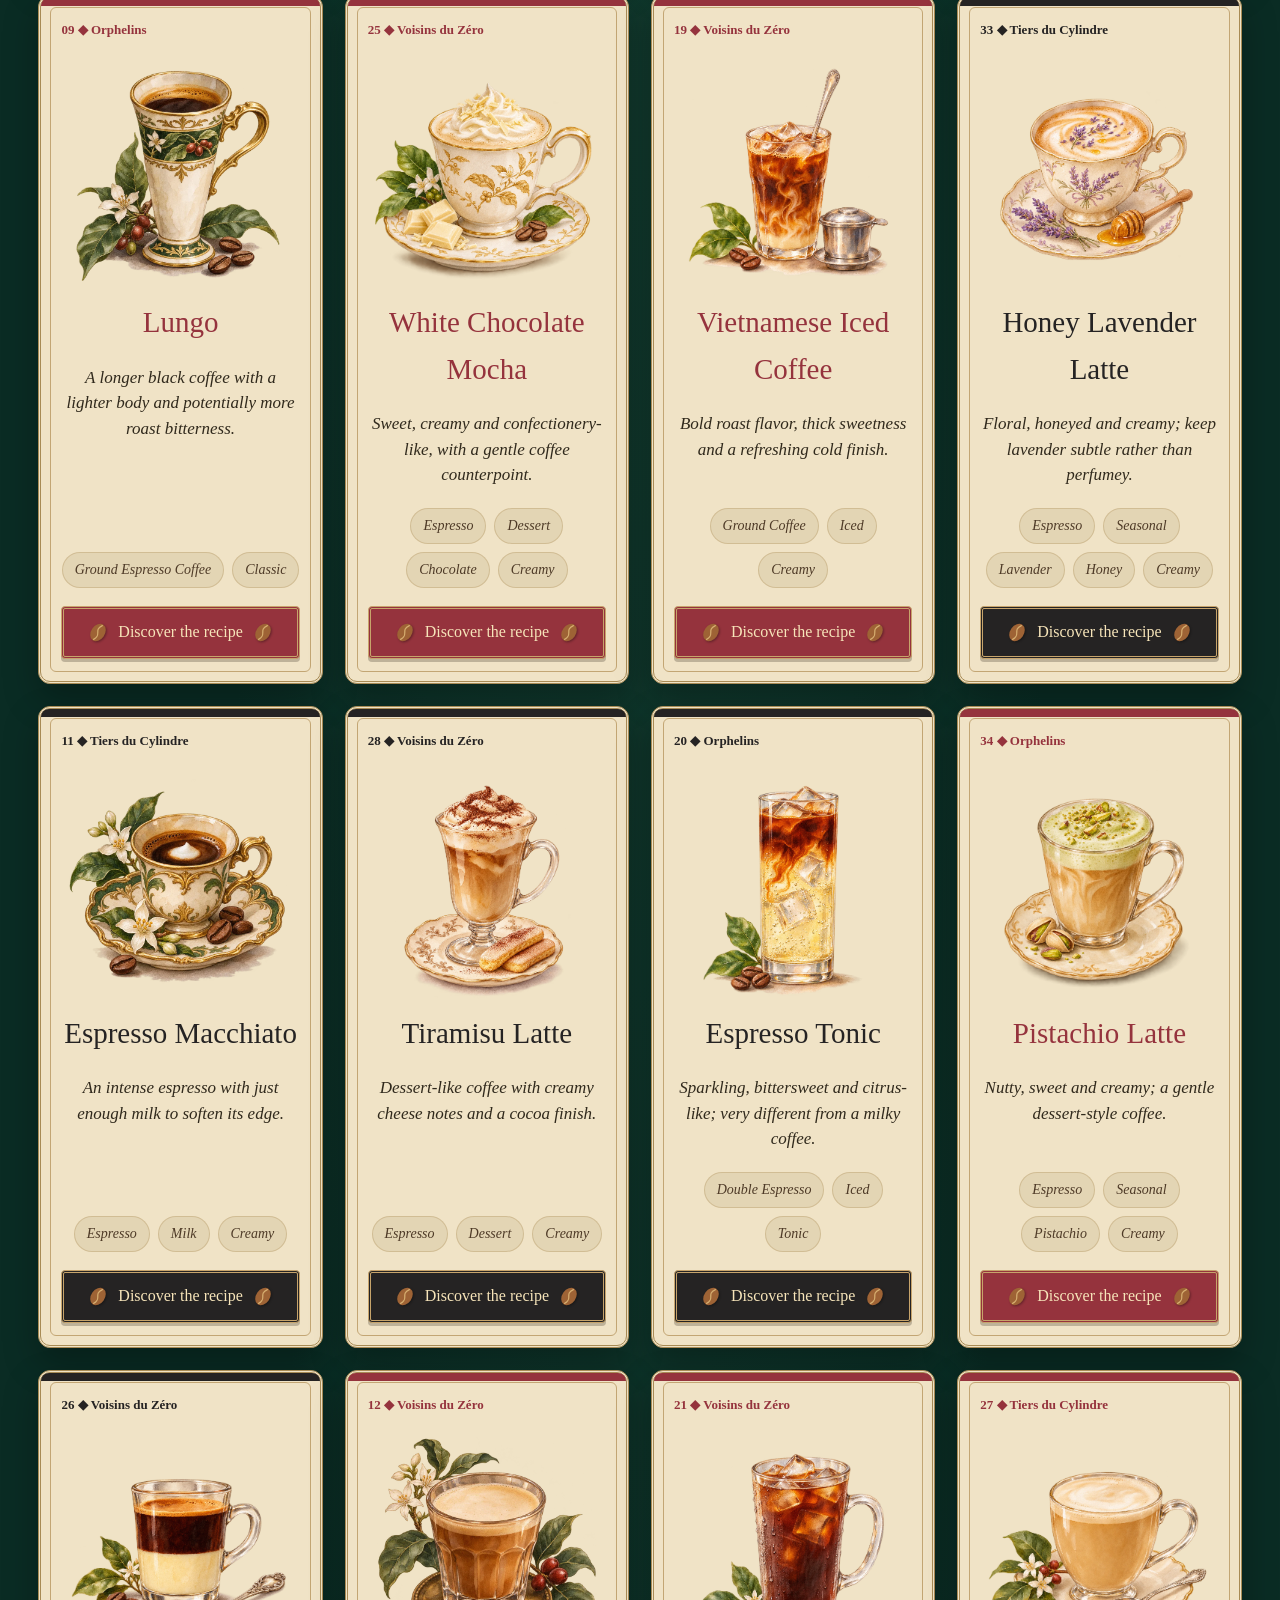
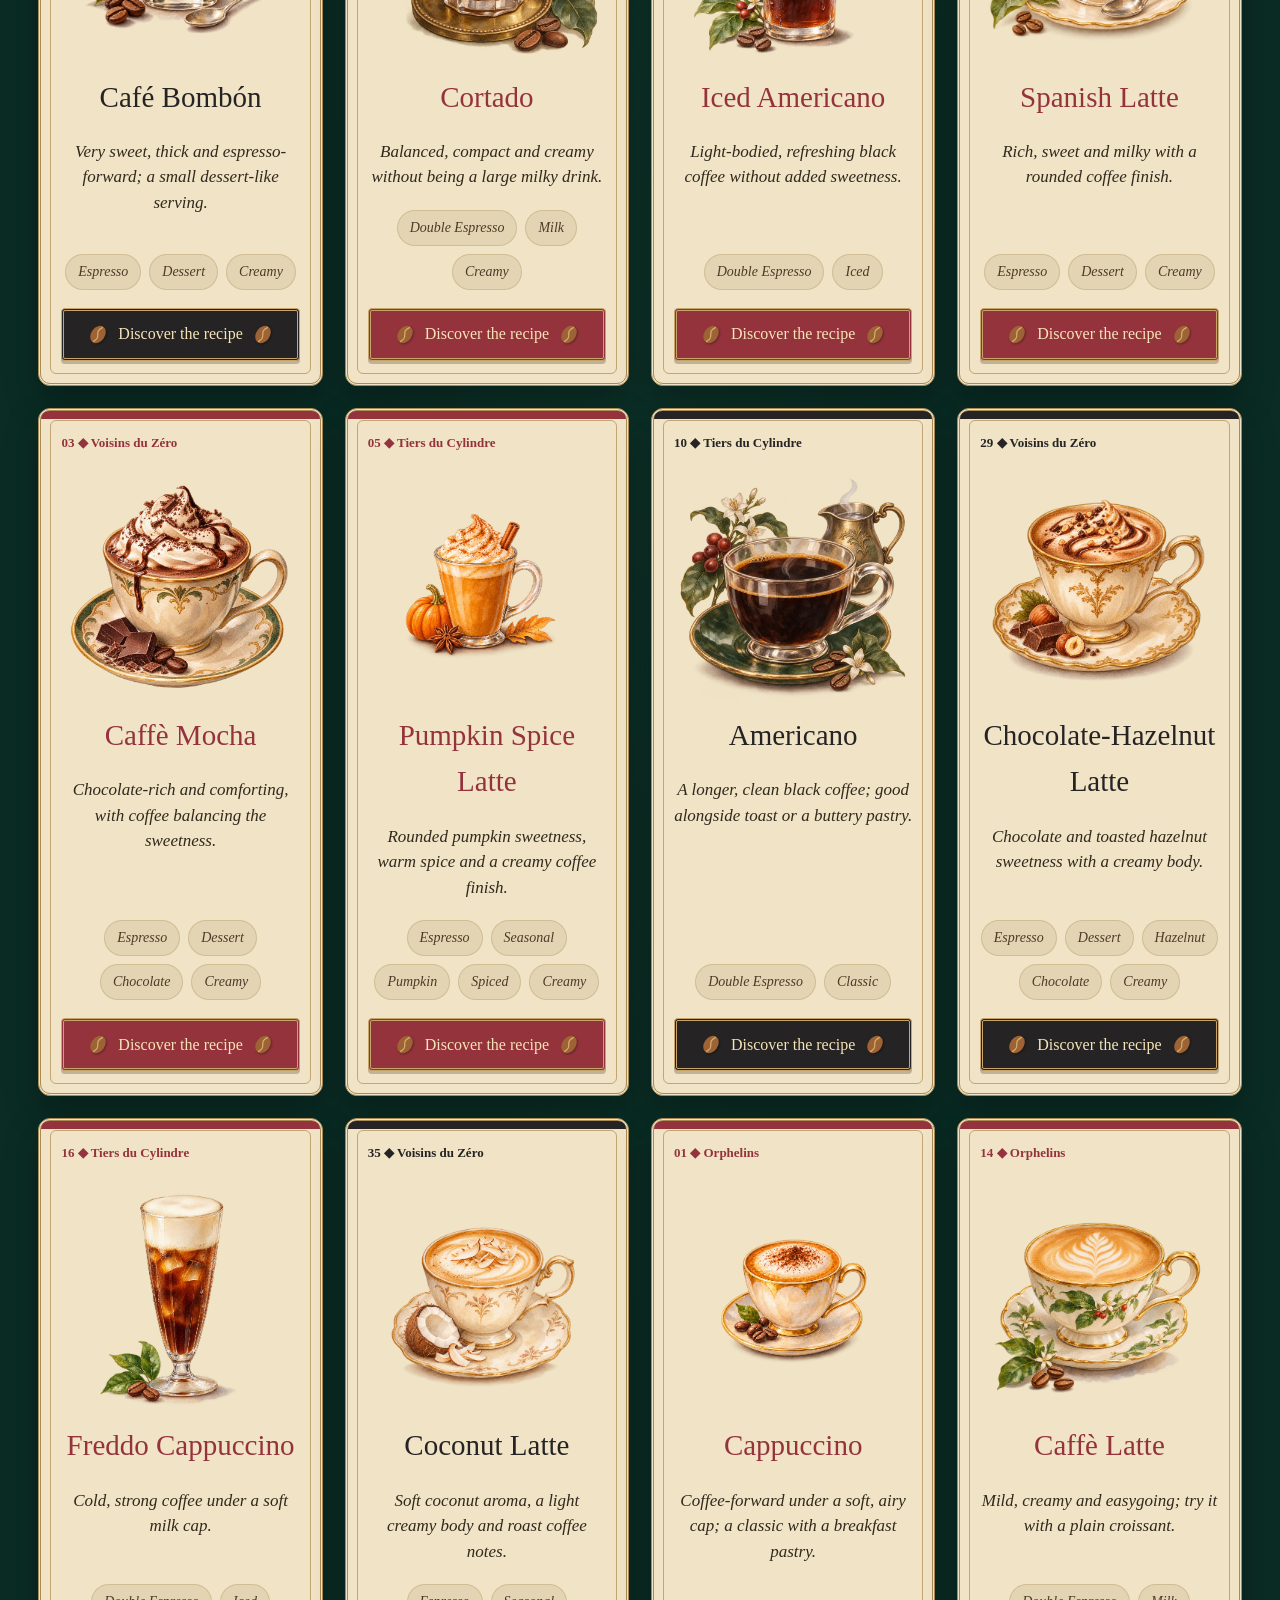
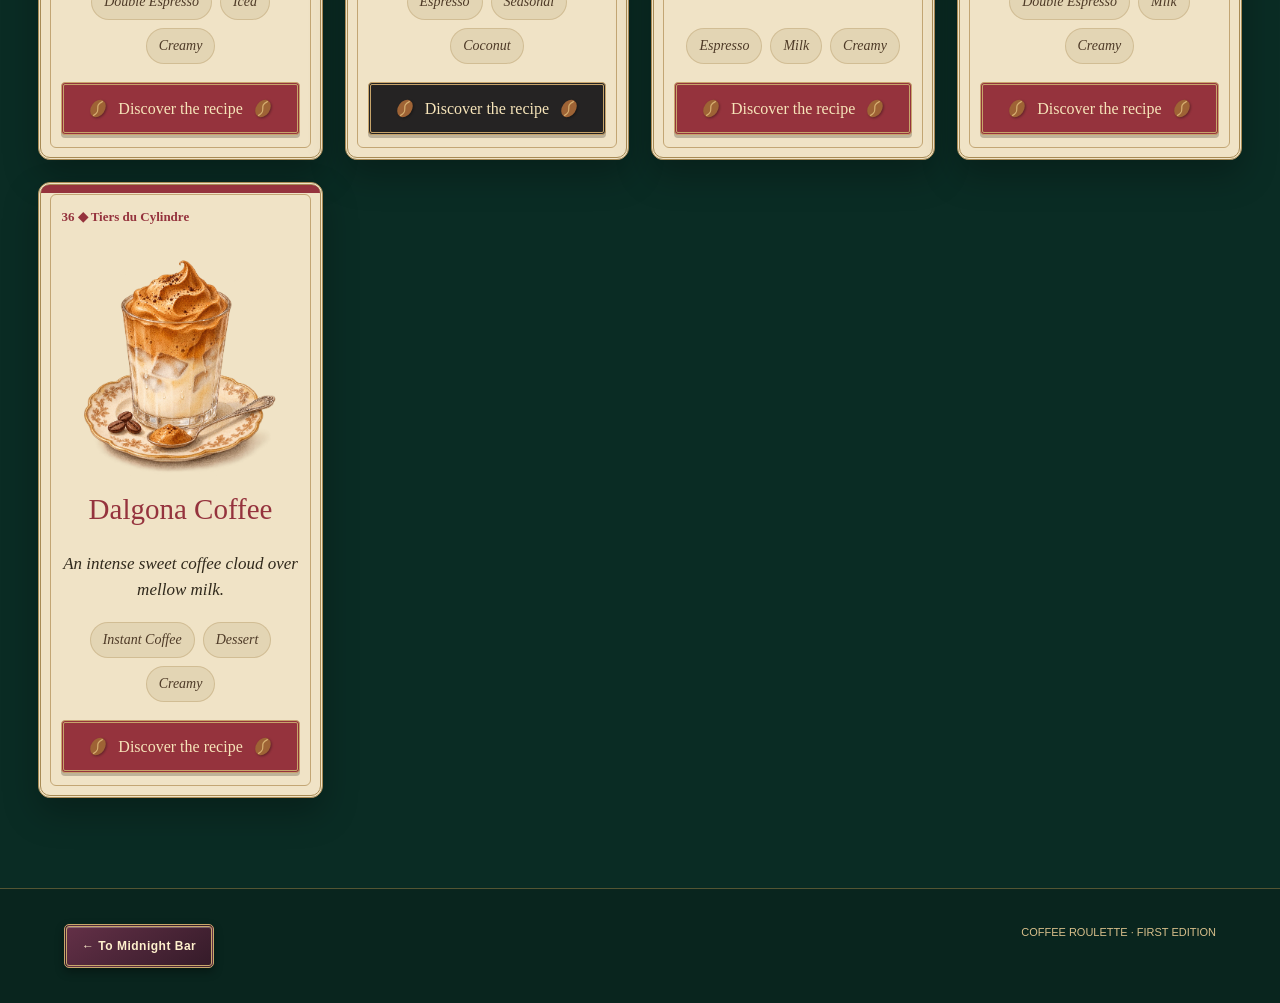
==== commit 0784c23c: "Polish Midnight room controls, ebony and ivory dice, recipe tags and two dessert artworks" ====
--- a/coffee/index.html
+++ b/coffee/index.html
@@ -1 +1 @@
-<!doctype html><html lang="en"><head><meta charset="utf-8"><meta name="viewport" content="width=device-width,initial-scale=1"><meta name="theme-color" content="#0b3028"><title>Midnight Café — Coffee Roulette</title><link rel="stylesheet" href="cafe.css?v=6"><script src="../landing.js?v=1"></script><link rel="stylesheet" href="../selected-card.css?v=1"><script src="../selected-card.js?v=1"></script><script src="recipes.js?v=8" defer></script><script src="details.js?v=1" defer></script><script src="menu-metadata.js?v=2" defer></script><script src="cafe.js?v=7" defer></script><link rel=stylesheet href=browse.css?v=2><link rel="stylesheet" href="../room-links.css?v=1"></head><body id="top"><header><a class="site-switch" href="../#top" aria-label="To Midnight Bar">♠ To Midnight Bar ↗</a><span>✦ MIDNIGHT CAFÉ ✦</span><a href="#menu">Coffee menu ↓</a><a class="snack-portal" href="../snack/#top" aria-label="To Midnight Snack">◈ To Midnight Snack ↗</a></header><main><section class="intro"><p class="eyebrow">THE HOUSE OF CHANCE · EST. 2026</p><h1>Midnight <em>Café</em></h1><p>Thirty-seven coffees on the table. Let fortune choose your next brew.</p></section><section class="roulette" aria-labelledby="roulette-title"><div class="section-title"><p class="eyebrow">THE GOLDEN WHEEL</p><h2 id="roulette-title">Coffee roulette</h2><p>Spin freely, or exclude ingredients before you deal.</p></div><div class="wheel-wrap"><div class="wheel" id="wheel" aria-label="European roulette wheel with 37 numbered coffee pockets"></div><div id="roulette-ball" class="roulette-ball" aria-hidden="true"></div></div><button id="spin" class="gold-button">✦ Spin the wheel ✦</button><label class="motion-option"><input id="animate-spin" type="checkbox" checked> Animate the spin</label><p id="motion-note" class="motion-note"></p><p id="result" class="result" role="status" aria-live="polite">Your next cup awaits.</p><div id="winner-card" class="winner-card" hidden></div><details class="exclusions"><summary>Customize the draw · exclude ingredients</summary><div id="exclusions" class="checks"></div><button id="clear" type="button">Clear exclusions</button><p class="exclusion-note">A checked ingredient removes drinks that contain it. The draw remains random among eligible coffees.</p></details></section><section class="menu" id="menu"><p class="eyebrow">THE COFFEE CABINET</p><h2>Choose your own cup<span>.</span></h2><p>Browse all 37 coffee recipes. Every cup features its own vintage watercolor illustration.</p><div class="cafe-view-switch" role="group" aria-label="Coffee menu view"><button id="cafe-grid" aria-pressed="true">▦ Card grid</button><button id="cafe-swipe" aria-pressed="false">♧ Swipe the deck</button></div><div class="filters"><label>Style <select id="type"><option value="all">All styles</option><option value="classic">Classic</option><option value="milk">Milk</option><option value="iced">Iced</option><option value="dessert">Dessert</option><option value="seasonal">Seasonal</option><option value="special">Special</option></select></label><label>Coffee base <select id="base"><option value="all">All coffee bases</option></select></label><div class="cafe-filter-summary"><span id="cafe-active"></span><button id="clear-menu" hidden>Clear filters ×</button></div><label class="coffee-search">Find a coffee <input id="search" type="search" placeholder="Coffee, style, or base…"></label></div><p id="coffee-count" role="status"></p><p id="coffee-empty" hidden>No coffees match. Try another filter or clear your selection.</p><section id="coffee-deck" aria-label="Swipeable coffee deck" hidden><div class="coffee-deck-nav"><button id="coffee-prev" aria-label="Previous coffee">← Previous</button><span id="coffee-position" role="status"></span><button id="coffee-next" aria-label="Next coffee">Next →</button></div><p class="swipe-hint">Swipe left or right, or use the arrows.</p><div id="coffee-stage" tabindex="0" aria-label="Coffee card. Use left and right arrow keys or swipe."></div></section><div id="cards" class="cards"></div></section></main><footer><a href="../#top">← To Midnight Bar</a><span>COFFEE ROULETTE · FIRST EDITION</span></footer><dialog id="recipe" aria-labelledby="coffee-title"><button class="close" aria-label="Close recipe">×</button><div id="detail"></div></dialog><button class="to-top" id="to-top" aria-label="Return to top">↑</button></body></html>+<!doctype html><html lang="en"><head><meta charset="utf-8"><meta name="viewport" content="width=device-width,initial-scale=1"><meta name="theme-color" content="#0b3028"><title>Midnight Café — Coffee Roulette</title><link rel="stylesheet" href="cafe.css?v=6"><script src="../landing.js?v=1"></script><link rel="stylesheet" href="../selected-card.css?v=1"><script src="../selected-card.js?v=1"></script><script src="recipes.js?v=8" defer></script><script src="details.js?v=1" defer></script><script src="menu-metadata.js?v=3" defer></script><script src="cafe.js?v=8" defer></script><link rel=stylesheet href=browse.css?v=2><link rel="stylesheet" href="../room-links.css?v=1"><link rel="stylesheet" href="../collection-polish.css?v=1"></head><body id="top" data-room="cafe"><header><a class="room-door to-bar site-switch" href="../#top" aria-label="To Midnight Bar">♠ To Midnight Bar ↗</a><span>✦ MIDNIGHT CAFÉ ✦</span><a href="#menu">Coffee menu ↓</a><a class="room-door to-snack snack-portal" href="../snack/#top" aria-label="To Midnight Snack">◈ To Midnight Snack ↗</a></header><main><section class="intro"><p class="eyebrow">THE HOUSE OF CHANCE · EST. 2026</p><h1>Midnight <em>Café</em></h1><p>Thirty-seven coffees on the table. Let fortune choose your next brew.</p></section><section class="roulette" aria-labelledby="roulette-title"><div class="section-title"><p class="eyebrow">THE GOLDEN WHEEL</p><h2 id="roulette-title">Coffee roulette</h2><p>Spin freely, or exclude ingredients before you deal.</p></div><div class="wheel-wrap"><div class="wheel" id="wheel" aria-label="European roulette wheel with 37 numbered coffee pockets"></div><div id="roulette-ball" class="roulette-ball" aria-hidden="true"></div></div><button id="spin" class="gold-button">✦ Spin the wheel ✦</button><label class="motion-option"><input id="animate-spin" type="checkbox" checked> Animate the spin</label><p id="motion-note" class="motion-note"></p><p id="result" class="result" role="status" aria-live="polite">Your next cup awaits.</p><div id="winner-card" class="winner-card" hidden></div><details class="exclusions"><summary>Customize the draw · exclude ingredients</summary><div id="exclusions" class="checks"></div><button id="clear" type="button">Clear exclusions</button><p class="exclusion-note">A checked ingredient removes drinks that contain it. The draw remains random among eligible coffees.</p></details></section><section class="menu" id="menu"><p class="eyebrow">THE COFFEE CABINET</p><h2>Choose your own cup<span>.</span></h2><p>Browse all 37 coffee recipes. Every cup features its own vintage watercolor illustration.</p><div class="cafe-view-switch" role="group" aria-label="Coffee menu view"><button id="cafe-grid" aria-pressed="true">▦ Card grid</button><button id="cafe-swipe" aria-pressed="false">♧ Swipe the deck</button></div><div class="filters"><label>Style <select id="type"><option value="all">All styles</option><option value="classic">Classic</option><option value="milk">Milk</option><option value="iced">Iced</option><option value="dessert">Dessert</option><option value="seasonal">Seasonal</option><option value="special">Special</option></select></label><label>Flavour <select id="flavour"><option value="all">All flavours</option></select></label><label>Coffee base <select id="base"><option value="all">All coffee bases</option></select></label><div class="cafe-filter-summary"><span id="cafe-active"></span><button id="clear-menu" hidden>Clear filters ×</button></div><label class="coffee-search">Find a coffee <input id="search" type="search" placeholder="Coffee, style, or base…"></label></div><p id="coffee-count" role="status"></p><p id="coffee-empty" hidden>No coffees match. Try another filter or clear your selection.</p><section id="coffee-deck" aria-label="Swipeable coffee deck" hidden><div class="coffee-deck-nav"><button id="coffee-prev" aria-label="Previous coffee">← Previous</button><span id="coffee-position" role="status"></span><button id="coffee-next" aria-label="Next coffee">Next →</button></div><p class="swipe-hint">Swipe left or right, or use the arrows.</p><div id="coffee-stage" tabindex="0" aria-label="Coffee card. Use left and right arrow keys or swipe."></div></section><div id="cards" class="cards"></div></section></main><footer><a class="room-door to-bar" href="../#top">← To Midnight Bar</a><span>COFFEE ROULETTE · FIRST EDITION</span></footer><dialog id="recipe" aria-labelledby="coffee-title"><button class="close" aria-label="Close recipe">×</button><div id="detail"></div></dialog><button class="to-top" id="to-top" aria-label="Return to top">↑</button></body></html>
--- a/collection-polish.css
+++ b/collection-polish.css
@@ -0,0 +1,23 @@
+/* Shared craftsmanship; each room keeps its palette. */
+body[data-room=bar]{--room-light:#633047;--room-dark:#351b29}
+body[data-room=cafe]{--room-light:#1b4b3a;--room-dark:#0a2c24}
+body[data-room=snack]{--room-light:#6c4830;--room-dark:#3b281d}
+body a.room-door{display:inline-flex;align-items:center;justify-content:center;min-height:44px;padding:10px 15px;border:3px double #c8a76b;border-radius:5px;color:#fff0cd;background:linear-gradient(145deg,var(--door-light),var(--door-dark));text-decoration:none;font:600 12px/1.5 Arial,sans-serif;letter-spacing:.5px;box-shadow:inset 0 1px 0 #fff4,0 4px 10px #0005;white-space:normal;text-align:center}
+body a.to-bar{--door-light:#633047;--door-dark:#351b29}
+body a.to-cafe{--door-light:#1b4b3a;--door-dark:#0a2c24}
+body a.to-snack{--door-light:#6c4830;--door-dark:#3b281d}
+body :is(.hero .button,#hero-next,#hero-pause,#spin,#clear,#roll,#new-table){min-height:46px;padding:12px 22px;border:3px double #d8b46b;border-radius:5px;background:linear-gradient(155deg,var(--room-light),var(--room-dark));color:#fff0cd;font:600 13px/1.5 Arial,sans-serif;letter-spacing:.7px;box-shadow:inset 0 2px 0 #fff3,inset 0 -3px 0 #0005,0 5px 12px #0004;text-decoration:none;transition:filter .18s,transform .18s,box-shadow .18s}
+body :is(a.room-door,.hero .button,#hero-next,#hero-pause,#spin,#clear,#roll,#new-table):hover:not(:disabled){filter:brightness(1.17);transform:translateY(-1px)}
+body :is(a.room-door,.hero .button,#hero-next,#hero-pause,#spin,#clear,#roll,#new-table):active:not(:disabled){transform:translateY(1px);box-shadow:inset 0 2px 5px #0007}
+body :is(a.room-door,.hero .button,#hero-next,#hero-pause,#spin,#clear,#roll,#new-table):focus-visible{outline:3px solid #f4d895;outline-offset:4px}
+body :is(#hero-next,#hero-pause,#spin,#clear,#roll,#new-table):disabled{opacity:.5;cursor:not-allowed}
+.snack-top{position:fixed;right:clamp(16px,3vw,38px);bottom:calc(22px + env(safe-area-inset-bottom,0px));z-index:20;width:52px;height:52px;border:3px double #d8b675;border-radius:50%;background:linear-gradient(145deg,#6c4830,#3b281d);color:#fff0cd;box-shadow:0 8px 25px #0008,inset 0 0 0 4px #49302380;font:30px/1 Georgia,serif;opacity:0;visibility:hidden;transform:translateY(90px);transition:transform .3s,opacity .3s,visibility .3s}
+.snack-top.visible{opacity:1;visibility:visible;transform:none}.snack-top:hover{filter:brightness(1.2)}.snack-top:focus-visible{outline:3px solid #e7c583;outline-offset:4px}
+body[data-room=snack] .dice{display:flex;gap:18px;font-size:initial;align-items:center;padding:8px 4px}
+body[data-room=snack] .physical-die{box-sizing:border-box;width:64px;height:64px;display:grid;grid-template:repeat(3,1fr)/repeat(3,1fr);gap:5px;padding:12px;border-radius:13px;border:1px solid #b79e76;background:linear-gradient(140deg,#fff7df 0%,#e7d6b3 55%,#bba07a);box-shadow:inset 2px 3px 4px #fff9,inset -3px -4px 5px #624b3544,3px 6px 0 #a18b67,5px 10px 14px #0008;transform:rotate(-7deg)}
+body[data-room=snack] .physical-die.ebony{background:linear-gradient(140deg,#514b43,#191815 55%,#080807);border-color:#615544;box-shadow:inset 2px 3px 4px #fff3,inset -3px -4px 5px #0009,3px 6px 0 #090806,5px 10px 14px #0008;transform:rotate(8deg)}
+.physical-die .pip{border-radius:50%;background:transparent}.physical-die .pip.filled{background:radial-gradient(circle at 65% 65%,#47382a,#18130e);box-shadow:inset 1px 2px 2px #0009,0 1px 0 #fff7}.physical-die.ebony .pip.filled{background:radial-gradient(circle at 65% 65%,#fff2cf,#c8b48e);box-shadow:inset 1px 2px 2px #786442,0 1px 0 #fff3}
+body[data-room=snack] .tags{flex-wrap:wrap;gap:6px}body[data-room=snack] button.tag{font:12px/1.4 Arial,sans-serif;min-height:36px;cursor:pointer;border:1px solid #aa885e;padding:7px 11px;border-radius:20px;background:#e7d8b7;color:#493023}
+body[data-room=snack] button.tag:hover{background:#d9c18e}body[data-room=snack] button.tag[aria-pressed=true]{background:#493023;color:#fff0cd;border-color:#493023}
+@media(max-width:480px){body a.room-door{font-size:10px;padding:8px 10px}.dice-controls{flex-wrap:wrap}body[data-room=snack] .dice-controls #new-table{padding:12px 18px;max-width:none;flex-basis:auto}.physical-die{flex-shrink:0}}
+@media(prefers-reduced-motion:reduce){html{scroll-behavior:auto!important}.snack-top,body :is(a.room-door,.hero .button,#hero-next,#hero-pause,#spin,#clear,#roll,#new-table){transition:none!important}body[data-room=snack] .dice.rolling{animation:none!important}}
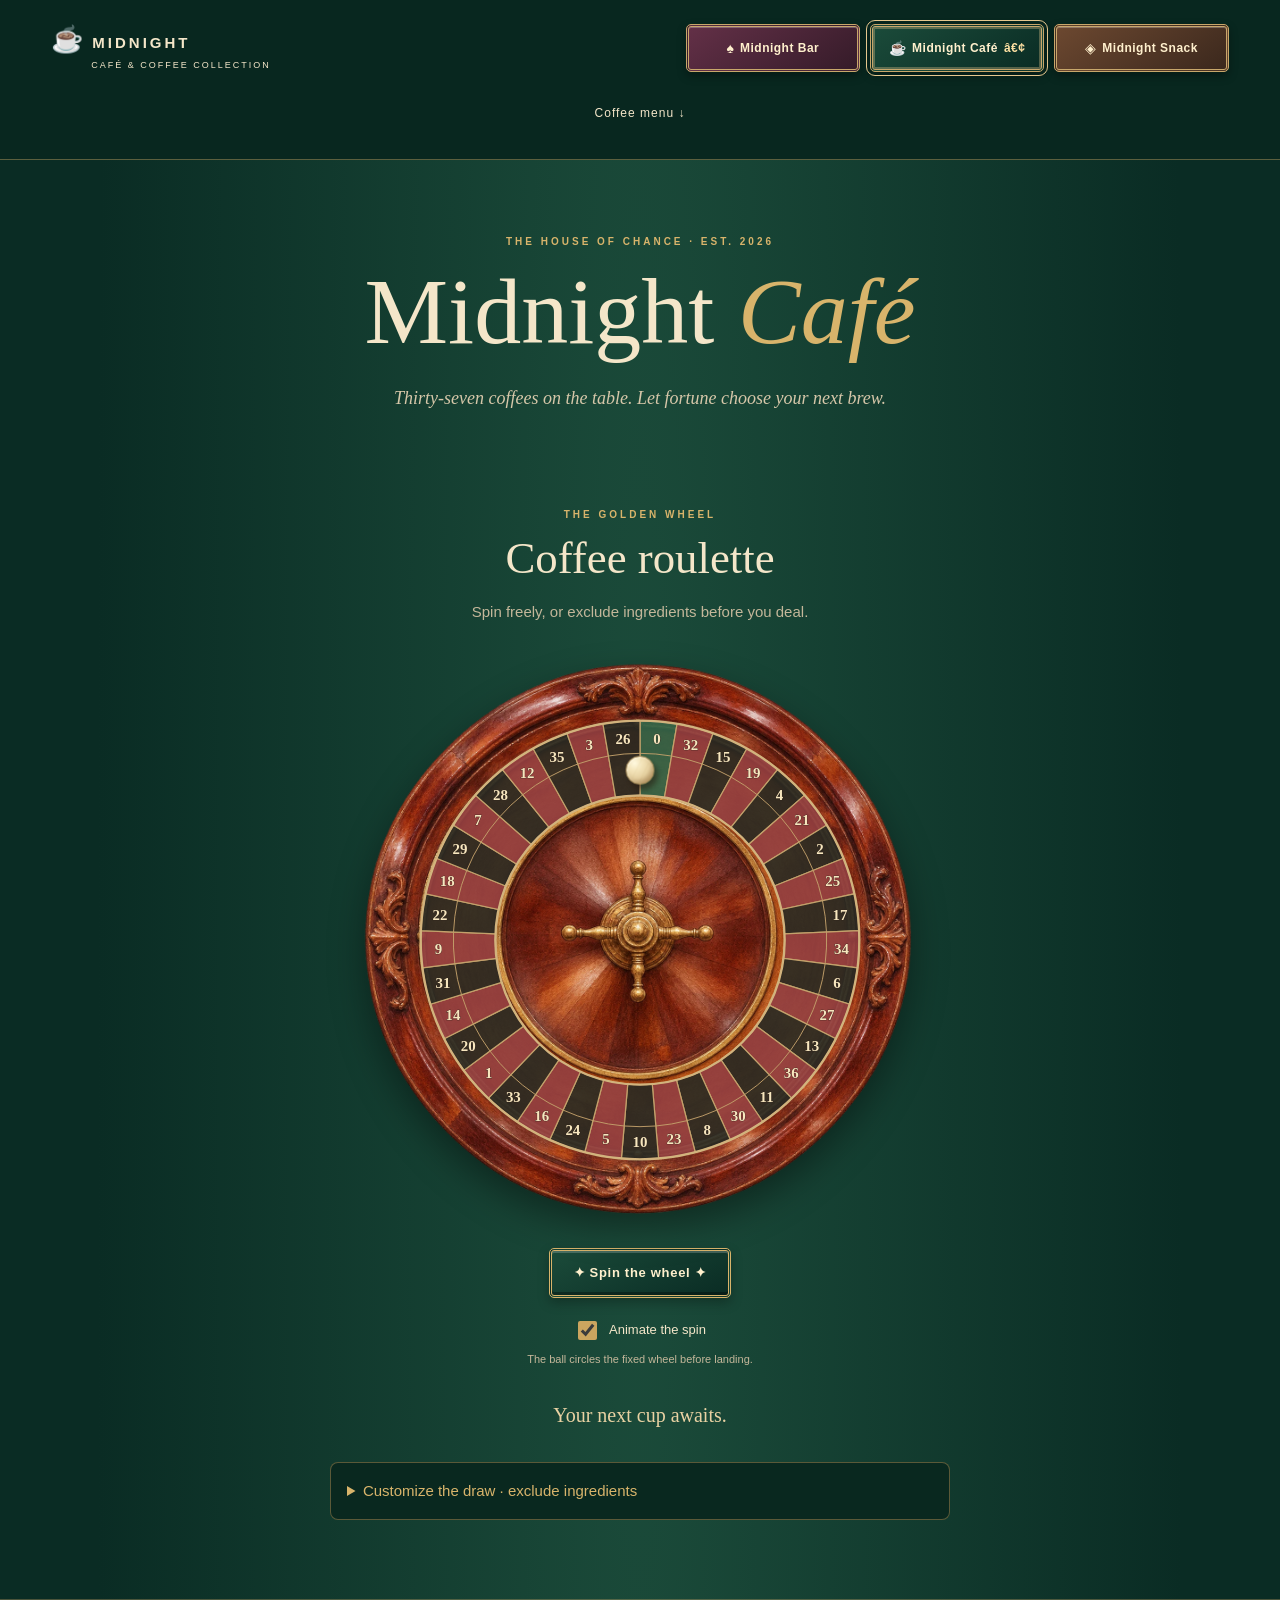
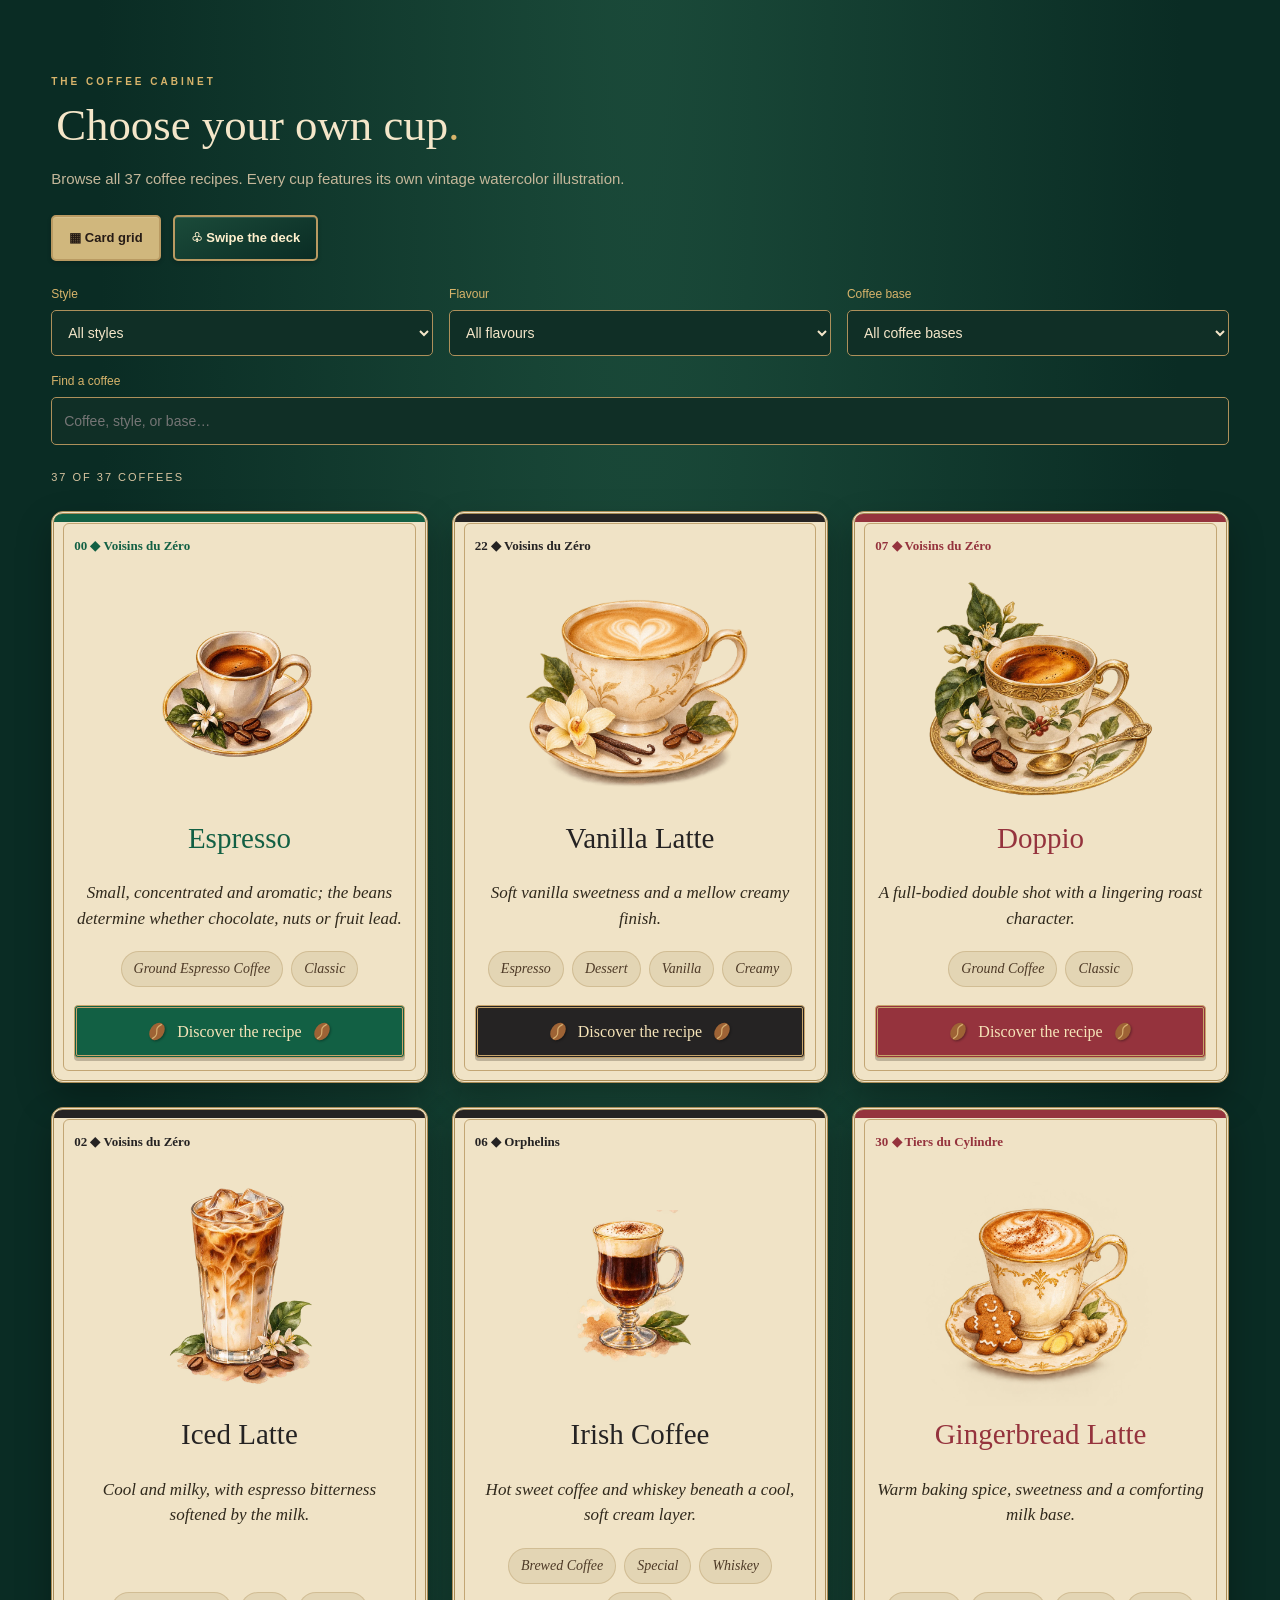
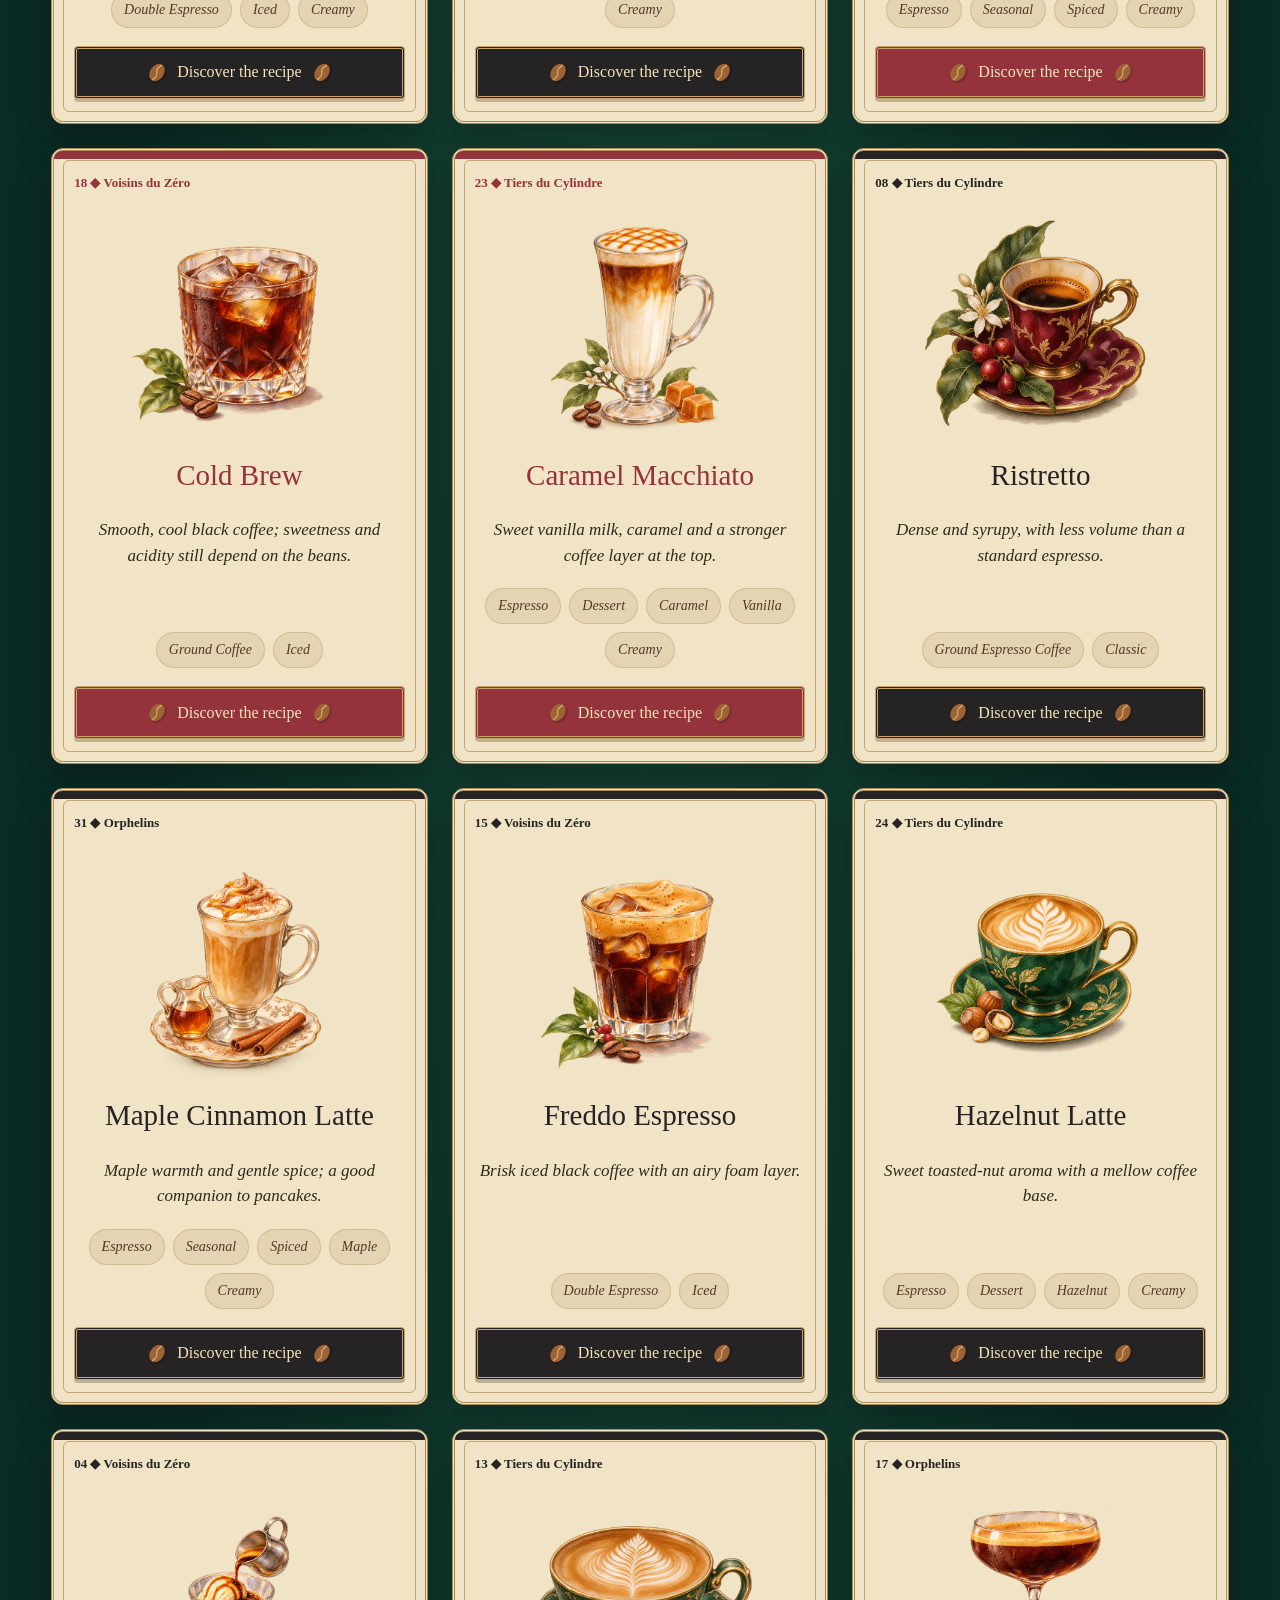
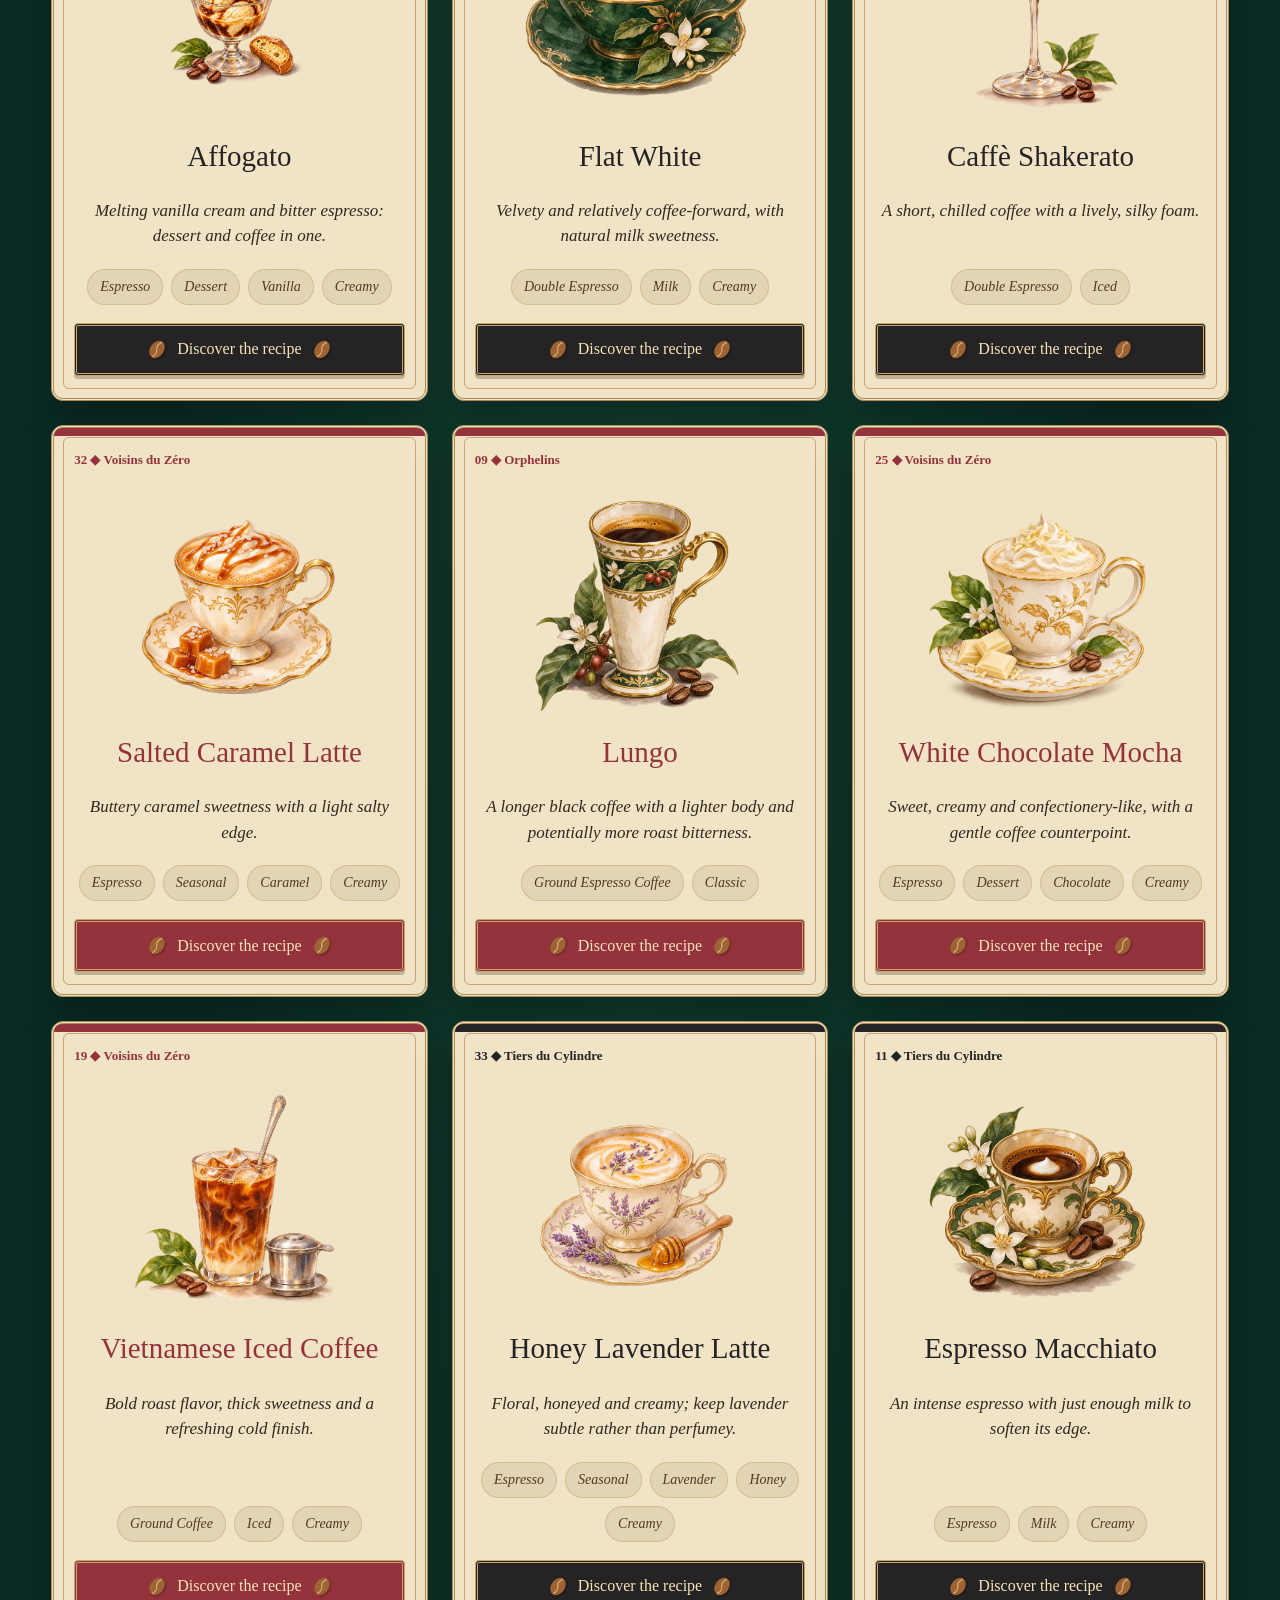
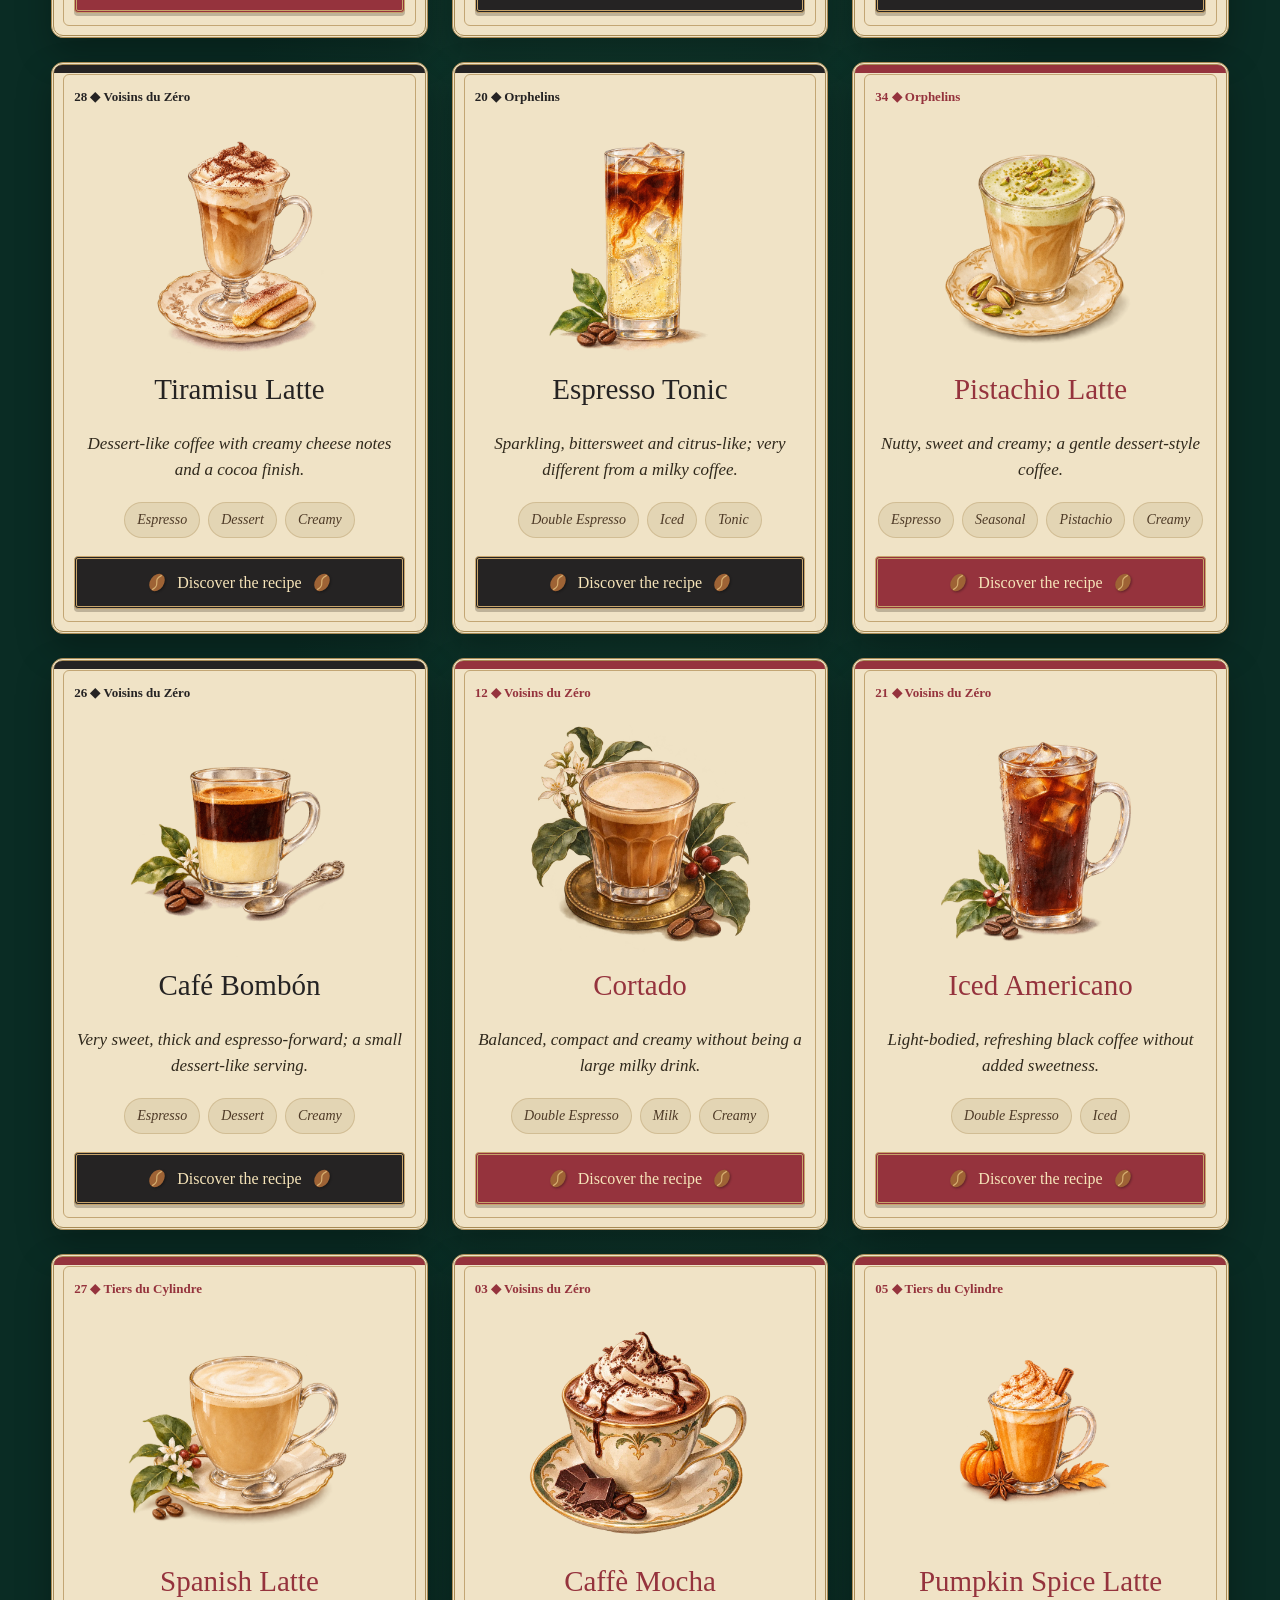
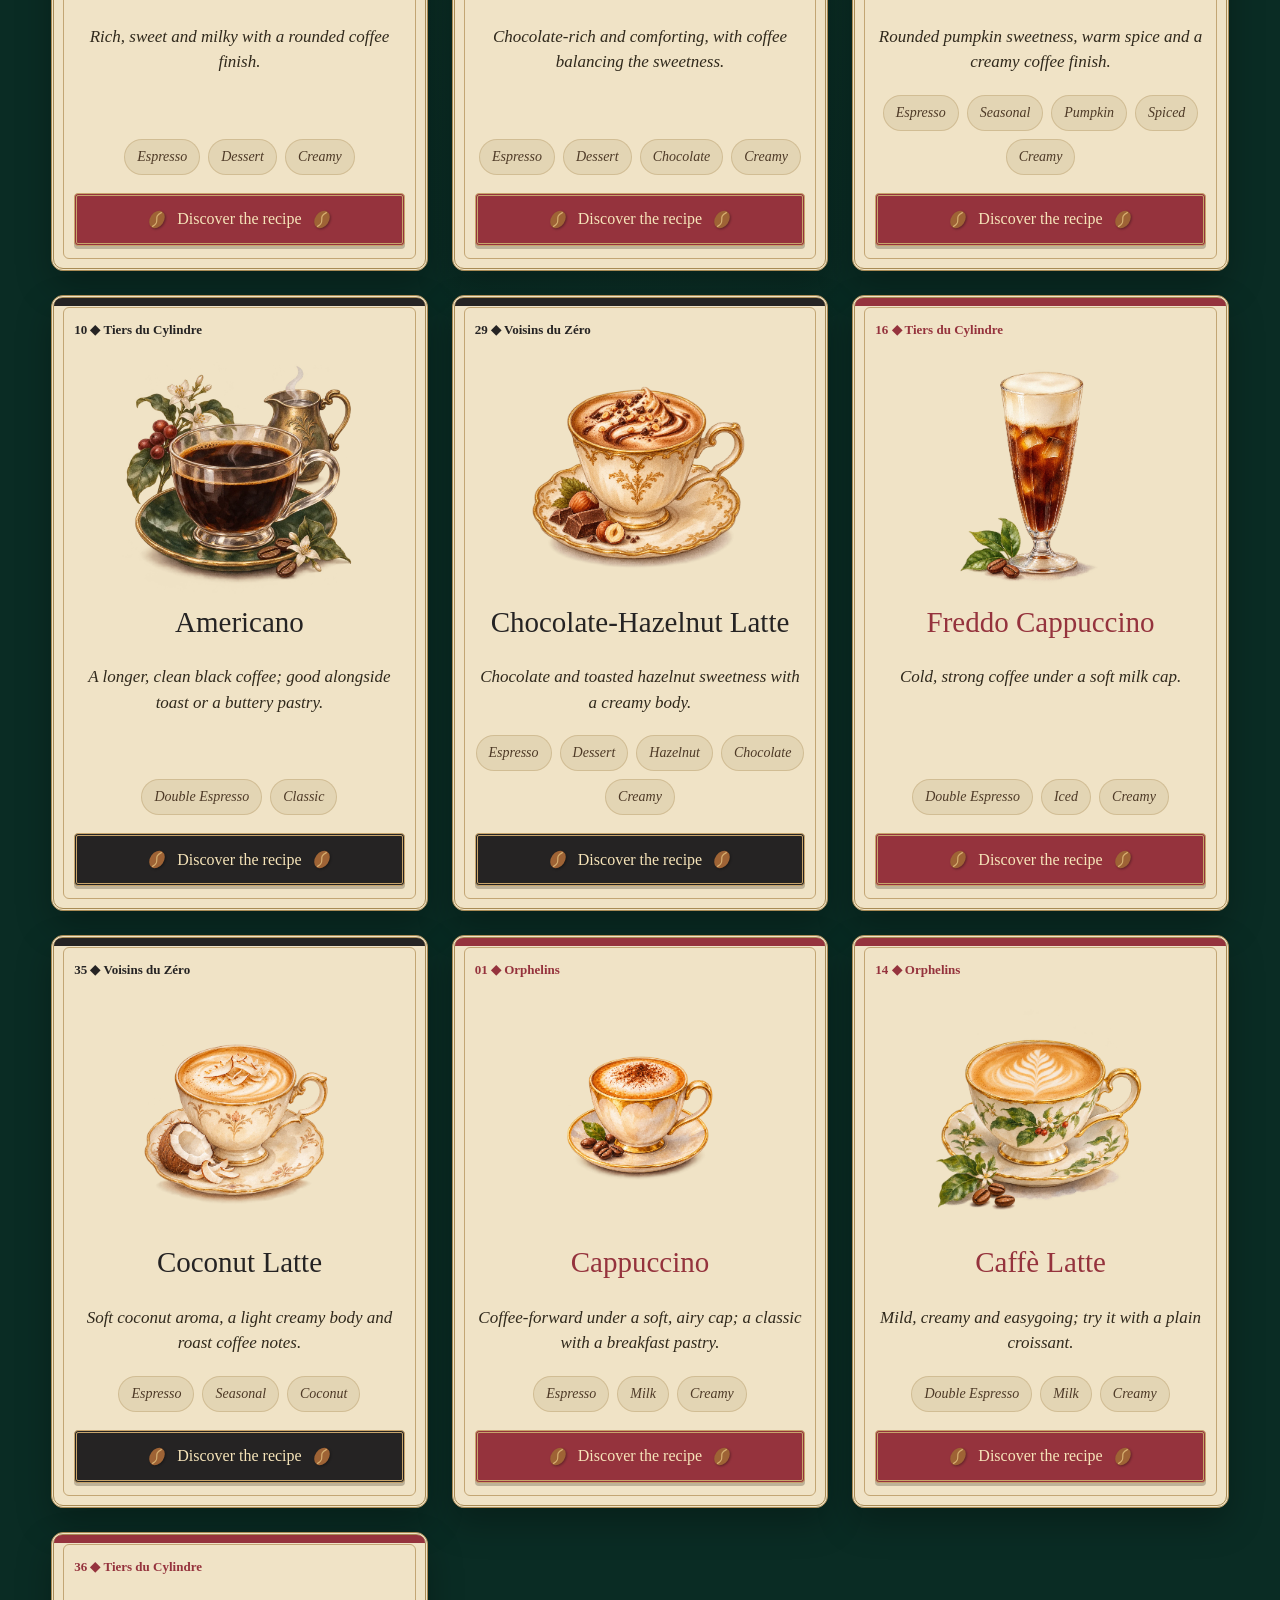
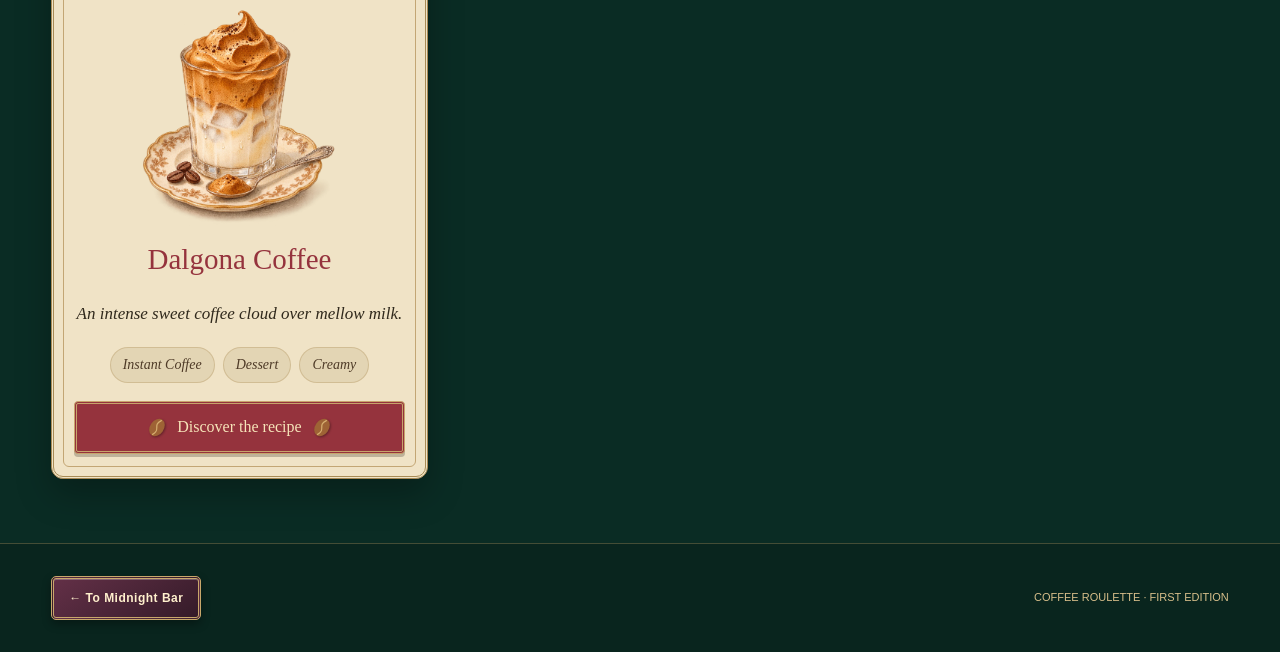
==== commit 227a2e03: "Unify room navigation and responsive layouts while preserving menu deep links" ====
--- a/coffee/index.html
+++ b/coffee/index.html
@@ -1 +1 @@
-<!doctype html><html lang="en"><head><meta charset="utf-8"><meta name="viewport" content="width=device-width,initial-scale=1"><meta name="theme-color" content="#0b3028"><title>Midnight Café — Coffee Roulette</title><link rel="stylesheet" href="cafe.css?v=6"><script src="../landing.js?v=1"></script><link rel="stylesheet" href="../selected-card.css?v=1"><script src="../selected-card.js?v=1"></script><script src="recipes.js?v=8" defer></script><script src="details.js?v=1" defer></script><script src="menu-metadata.js?v=3" defer></script><script src="cafe.js?v=8" defer></script><link rel=stylesheet href=browse.css?v=2><link rel="stylesheet" href="../room-links.css?v=1"><link rel="stylesheet" href="../collection-polish.css?v=1"></head><body id="top" data-room="cafe"><header><a class="room-door to-bar site-switch" href="../#top" aria-label="To Midnight Bar">♠ To Midnight Bar ↗</a><span>✦ MIDNIGHT CAFÉ ✦</span><a href="#menu">Coffee menu ↓</a><a class="room-door to-snack snack-portal" href="../snack/#top" aria-label="To Midnight Snack">◈ To Midnight Snack ↗</a></header><main><section class="intro"><p class="eyebrow">THE HOUSE OF CHANCE · EST. 2026</p><h1>Midnight <em>Café</em></h1><p>Thirty-seven coffees on the table. Let fortune choose your next brew.</p></section><section class="roulette" aria-labelledby="roulette-title"><div class="section-title"><p class="eyebrow">THE GOLDEN WHEEL</p><h2 id="roulette-title">Coffee roulette</h2><p>Spin freely, or exclude ingredients before you deal.</p></div><div class="wheel-wrap"><div class="wheel" id="wheel" aria-label="European roulette wheel with 37 numbered coffee pockets"></div><div id="roulette-ball" class="roulette-ball" aria-hidden="true"></div></div><button id="spin" class="gold-button">✦ Spin the wheel ✦</button><label class="motion-option"><input id="animate-spin" type="checkbox" checked> Animate the spin</label><p id="motion-note" class="motion-note"></p><p id="result" class="result" role="status" aria-live="polite">Your next cup awaits.</p><div id="winner-card" class="winner-card" hidden></div><details class="exclusions"><summary>Customize the draw · exclude ingredients</summary><div id="exclusions" class="checks"></div><button id="clear" type="button">Clear exclusions</button><p class="exclusion-note">A checked ingredient removes drinks that contain it. The draw remains random among eligible coffees.</p></details></section><section class="menu" id="menu"><p class="eyebrow">THE COFFEE CABINET</p><h2>Choose your own cup<span>.</span></h2><p>Browse all 37 coffee recipes. Every cup features its own vintage watercolor illustration.</p><div class="cafe-view-switch" role="group" aria-label="Coffee menu view"><button id="cafe-grid" aria-pressed="true">▦ Card grid</button><button id="cafe-swipe" aria-pressed="false">♧ Swipe the deck</button></div><div class="filters"><label>Style <select id="type"><option value="all">All styles</option><option value="classic">Classic</option><option value="milk">Milk</option><option value="iced">Iced</option><option value="dessert">Dessert</option><option value="seasonal">Seasonal</option><option value="special">Special</option></select></label><label>Flavour <select id="flavour"><option value="all">All flavours</option></select></label><label>Coffee base <select id="base"><option value="all">All coffee bases</option></select></label><div class="cafe-filter-summary"><span id="cafe-active"></span><button id="clear-menu" hidden>Clear filters ×</button></div><label class="coffee-search">Find a coffee <input id="search" type="search" placeholder="Coffee, style, or base…"></label></div><p id="coffee-count" role="status"></p><p id="coffee-empty" hidden>No coffees match. Try another filter or clear your selection.</p><section id="coffee-deck" aria-label="Swipeable coffee deck" hidden><div class="coffee-deck-nav"><button id="coffee-prev" aria-label="Previous coffee">← Previous</button><span id="coffee-position" role="status"></span><button id="coffee-next" aria-label="Next coffee">Next →</button></div><p class="swipe-hint">Swipe left or right, or use the arrows.</p><div id="coffee-stage" tabindex="0" aria-label="Coffee card. Use left and right arrow keys or swipe."></div></section><div id="cards" class="cards"></div></section></main><footer><a class="room-door to-bar" href="../#top">← To Midnight Bar</a><span>COFFEE ROULETTE · FIRST EDITION</span></footer><dialog id="recipe" aria-labelledby="coffee-title"><button class="close" aria-label="Close recipe">×</button><div id="detail"></div></dialog><button class="to-top" id="to-top" aria-label="Return to top">↑</button></body></html>+<!doctype html><html lang="en"><head><meta charset="utf-8"><meta name="viewport" content="width=device-width,initial-scale=1"><meta name="theme-color" content="#0b3028"><title>Midnight Café — Coffee Roulette</title><link rel="stylesheet" href="cafe.css?v=6"><script src="../landing.js?v=2"></script><link rel="stylesheet" href="../selected-card.css?v=1"><script src="../selected-card.js?v=1"></script><script src="recipes.js?v=8" defer></script><script src="details.js?v=1" defer></script><script src="menu-metadata.js?v=3" defer></script><script src="cafe.js?v=8" defer></script><link rel=stylesheet href=browse.css?v=2><link rel="stylesheet" href="../room-links.css?v=1"><link rel="stylesheet" href="../collection-polish.css?v=1"><link rel="stylesheet" href="../collection-layout.css?v=1"></head><body id="top" data-room="cafe"><header class="collection-header"><a class="brand" href="#top"><span aria-hidden="true">☕</span> MIDNIGHT <small>CAFÉ & COFFEE COLLECTION</small></a><nav class="room-navigation" aria-label="Midnight Collection rooms"><a class="room-door to-bar" href="../#top"><span aria-hidden="true">♠</span> Midnight Bar</a><a class="room-door to-cafe" href="#top" aria-current="page"><span aria-hidden="true">☕</span> Midnight Café</a><a class="room-door to-snack" href="../snack/#top"><span aria-hidden="true">◈</span> Midnight Snack</a></nav><nav class="local-navigation" aria-label="On this page"><a href="#menu">Coffee menu ↓</a></nav></header><main><section class="intro"><p class="eyebrow">THE HOUSE OF CHANCE · EST. 2026</p><h1>Midnight <em>Café</em></h1><p>Thirty-seven coffees on the table. Let fortune choose your next brew.</p></section><section class="roulette" aria-labelledby="roulette-title"><div class="section-title"><p class="eyebrow">THE GOLDEN WHEEL</p><h2 id="roulette-title">Coffee roulette</h2><p>Spin freely, or exclude ingredients before you deal.</p></div><div class="wheel-wrap"><div class="wheel" id="wheel" aria-label="European roulette wheel with 37 numbered coffee pockets"></div><div id="roulette-ball" class="roulette-ball" aria-hidden="true"></div></div><button id="spin" class="gold-button">✦ Spin the wheel ✦</button><label class="motion-option"><input id="animate-spin" type="checkbox" checked> Animate the spin</label><p id="motion-note" class="motion-note"></p><p id="result" class="result" role="status" aria-live="polite">Your next cup awaits.</p><div id="winner-card" class="winner-card" hidden></div><details class="exclusions"><summary>Customize the draw · exclude ingredients</summary><div id="exclusions" class="checks"></div><button id="clear" type="button">Clear exclusions</button><p class="exclusion-note">A checked ingredient removes drinks that contain it. The draw remains random among eligible coffees.</p></details></section><section class="menu" id="menu"><p class="eyebrow">THE COFFEE CABINET</p><h2>Choose your own cup<span>.</span></h2><p>Browse all 37 coffee recipes. Every cup features its own vintage watercolor illustration.</p><div class="cafe-view-switch" role="group" aria-label="Coffee menu view"><button id="cafe-grid" aria-pressed="true">▦ Card grid</button><button id="cafe-swipe" aria-pressed="false">♧ Swipe the deck</button></div><div class="filters"><label>Style <select id="type"><option value="all">All styles</option><option value="classic">Classic</option><option value="milk">Milk</option><option value="iced">Iced</option><option value="dessert">Dessert</option><option value="seasonal">Seasonal</option><option value="special">Special</option></select></label><label>Flavour <select id="flavour"><option value="all">All flavours</option></select></label><label>Coffee base <select id="base"><option value="all">All coffee bases</option></select></label><div class="cafe-filter-summary"><span id="cafe-active"></span><button id="clear-menu" hidden>Clear filters ×</button></div><label class="coffee-search">Find a coffee <input id="search" type="search" placeholder="Coffee, style, or base…"></label></div><p id="coffee-count" role="status"></p><p id="coffee-empty" hidden>No coffees match. Try another filter or clear your selection.</p><section id="coffee-deck" aria-label="Swipeable coffee deck" hidden><div class="coffee-deck-nav"><button id="coffee-prev" aria-label="Previous coffee">← Previous</button><span id="coffee-position" role="status"></span><button id="coffee-next" aria-label="Next coffee">Next →</button></div><p class="swipe-hint">Swipe left or right, or use the arrows.</p><div id="coffee-stage" tabindex="0" aria-label="Coffee card. Use left and right arrow keys or swipe."></div></section><div id="cards" class="cards"></div></section></main><footer><a class="room-door to-bar" href="../#top">← To Midnight Bar</a><span>COFFEE ROULETTE · FIRST EDITION</span></footer><dialog id="recipe" aria-labelledby="coffee-title"><button class="close" aria-label="Close recipe">×</button><div id="detail"></div></dialog><button class="to-top" id="to-top" aria-label="Return to top">↑</button></body></html>
--- a/collection-layout.css
+++ b/collection-layout.css
@@ -0,0 +1,59 @@
+/* The collection's shared architecture; room artwork and palettes remain local. */
+:root{--collection-gutter:clamp(18px,4vw,72px);--collection-gap:24px;--collection-section:clamp(48px,5vw,80px);--collection-card-min:280px;--collection-control:46px}
+body .collection-header{display:grid;grid-template-columns:1fr auto;gap:18px 28px;max-width:none;width:100%;padding:24px var(--collection-gutter);margin:0;align-items:center}
+body .collection-header .brand{font:700 15px/1.5 Arial,sans-serif;letter-spacing:3px;white-space:nowrap}
+body .collection-header .brand>span{display:inline;font-size:26px;color:var(--gold)}
+body .collection-header .brand small{display:block;font:9px/1.5 Arial,sans-serif;letter-spacing:2px;margin:4px 0 0 40px}
+body .collection-header nav{width:auto;max-width:none;display:flex;gap:12px;flex-wrap:wrap;justify-content:flex-end}
+body .collection-header .room-navigation{display:grid;grid-template-columns:repeat(3,minmax(0,1fr));gap:10px}
+body .room-navigation .room-door{display:flex;min-height:48px;padding:10px 16px;font-size:12px;gap:6px;white-space:nowrap}
+body .room-navigation .room-door[aria-current=page]{outline:1px solid #e6c78e;outline-offset:3px;box-shadow:inset 0 0 0 2px #e6c78e55,0 4px 10px #0005}
+body .room-navigation .room-door[aria-current=page]:after{content:'â€¢';color:#ffe2a4}
+body .collection-header .local-navigation{grid-column:1/-1;justify-content:center;gap:12px 24px}
+body .local-navigation a{display:inline-flex;align-items:center;min-height:44px;padding:6px 8px;border:0;font:12px/1.5 Arial,sans-serif;text-decoration:none}
+body .local-navigation a:hover{text-decoration:underline;text-underline-offset:5px}
+body :is(.menu-section,section.menu){max-width:none;width:100%;padding:var(--collection-section) var(--collection-gutter);margin-inline:auto}
+body :is(.menu-section,section.menu)>.cards:not(.single){display:grid;grid-template-columns:repeat(auto-fill,minmax(min(100%,var(--collection-card-min)),1fr));gap:var(--collection-gap);max-width:none;width:100%;margin-inline:auto;align-items:stretch}
+body .cards[hidden]{display:none!important}
+body .cards.single{max-width:420px;margin-inline:auto}
+body :is(.cocktail-card,.coffee-card,.snack-card){min-width:0}
+body :is(.cocktail-card,.coffee-card,.snack-card) h3{overflow-wrap:anywhere}
+body :is(.cocktail-card,.coffee-card,.snack-card) .tags{flex-wrap:wrap}
+body :is(.section-heading,.menu-heading){margin-bottom:32px;gap:24px}
+body :is(.section-heading,.menu-heading,.section-title,.board-heading) h2,body section.menu>h2{font-size:clamp(34px,3.5vw,52px);line-height:1.15}
+body :is(.toolbar,.filters){gap:16px}
+body .menu-section .toolbar,body section.menu .toolbar,body section.menu .filters{display:grid;grid-template-columns:repeat(3,minmax(0,1fr));align-items:end;width:100%;margin:24px 0}
+body :is(.toolbar,.filters) label{min-width:0}
+body :is(.toolbar,.filters) :is(select,input){min-height:var(--collection-control);font-size:14px;width:100%;min-width:0;max-width:none;border-radius:5px}
+body :is(.toolbar,.filters) select{padding:10px 30px 10px 12px}
+body :is(.search,.coffee-search,.search-label){grid-column:1/-1;min-width:0;width:100%}
+body .toolbar .search{grid-row:auto}
+body .filter-summary,body .cafe-filter-summary{grid-column:1/-1}
+body :is(.view-switch,.cafe-view-switch){display:flex;flex-wrap:wrap;gap:12px;margin:24px 0}
+body :is(.view-switch,.cafe-view-switch,.deck-controls,.coffee-deck-nav,.single-controls) button,body :is(#clear-menu,#clear-filters,#reset){min-height:46px;padding:10px 16px;border:2px double #b99a62;border-radius:5px;background:linear-gradient(155deg,var(--room-light),var(--room-dark));color:#fff0cd;font:600 13px/1.5 Arial,sans-serif;box-shadow:inset 0 1px 0 #fff2,0 2px 4px #0003}
+body :is(.view-switch,.cafe-view-switch) button[aria-pressed=true]{background:#d0b77d;color:#261b15}
+body :is(.view-switch,.cafe-view-switch,.deck-controls,.coffee-deck-nav,.single-controls) button:hover:not(:disabled){filter:brightness(1.15)}
+body button:disabled{cursor:not-allowed}
+body :is(button,a,select,input):focus-visible{outline:3px solid #e7c583;outline-offset:4px}
+body :is(.view-switch,.cafe-view-switch,.deck-controls,.coffee-deck-nav,.single-controls) button:active:not(:disabled){box-shadow:inset 0 2px 4px #0006}
+body>.intro,body main>section.intro{max-width:none;text-align:center;padding:var(--collection-section) var(--collection-gutter) 32px;margin:0}
+body main>section.intro>p:not(.eyebrow){max-width:620px;margin:20px auto;font:italic 18px/1.7 Georgia,serif}
+body .roulette{padding:32px var(--collection-gutter) var(--collection-section);max-width:1050px}
+body .game-room{max-width:1800px;padding:32px var(--collection-gutter) var(--collection-section)}
+body .board-heading{margin-bottom:32px}
+body .hero{padding:var(--collection-section) var(--collection-gutter);grid-template-columns:minmax(0,1fr) minmax(0,1fr);column-gap:clamp(24px,5vw,90px)}
+body .hero-controls{grid-column:2;justify-content:center;text-align:center;margin:24px 0 0;display:flex;flex-wrap:wrap;gap:12px}
+body .hero-controls p{width:100%;margin:0 0 4px}
+body .hero-copy{grid-column:1;grid-row:1 / span 2;max-width:620px;justify-self:center}
+body .hero-art{grid-column:2;grid-row:1}
+body :is(.dice-controls){margin-top:28px;gap:16px}
+body :is(.back-to-top,.to-top,.snack-top){width:52px;height:52px;right:clamp(16px,3vw,38px);bottom:calc(22px + env(safe-area-inset-bottom,0px));z-index:20;border:3px double #d8b675;font:30px/1 Georgia,serif;box-shadow:0 8px 25px #0008}
+body footer{max-width:none;width:100%;padding:32px var(--collection-gutter);display:flex;align-items:center;justify-content:space-between;flex-wrap:wrap;gap:20px;border-top:1px solid #c4a66a50;font:12px/1.6 Arial,sans-serif}
+body footer :is(p,span){font-size:11px;line-height:1.6}
+body footer a{min-height:44px;display:inline-flex;align-items:center}
+@media(max-width:1024px){body .collection-header{grid-template-columns:1fr;justify-items:center}body .collection-header .brand{text-align:center}body .collection-header .brand small{margin-left:0}body .collection-header nav{justify-content:center}}
+@media(max-width:768px){body .hero{grid-template-columns:1fr;gap:24px;text-align:center}body .hero-copy,body .hero-art,body .hero-controls{grid-column:1;grid-row:auto}body .hero-controls{margin-top:12px}body .hero-copy .intro{margin-inline:auto}body .hero-art{width:100%;transform:none}body .section-heading,body .menu-heading,body .board-heading{display:block;text-align:center}body .section-heading>p{margin-top:20px}body footer{justify-content:center;text-align:center}}
+@media(max-width:600px){:root{--collection-gap:22px}body .collection-header{padding:20px 14px;gap:16px}body .collection-header .room-navigation{width:100%;gap:8px}body .room-navigation .room-door{white-space:normal;flex-direction:column;gap:2px;font-size:11px;padding:8px 5px;min-height:64px}body .room-navigation .room-door[aria-current=page]:after{display:none}body .menu-section .toolbar,body section.menu .toolbar,body section.menu .filters{grid-template-columns:1fr}body .toolbar label[for]{grid-column:auto;grid-row:auto;width:100%;justify-self:stretch}body .toolbar .filter-summary{grid-row:auto}body :is(.view-switch,.cafe-view-switch) button{flex:1;min-width:0}body :is(.menu-section,section.menu)>.cards:not(.single){max-width:420px}body .hero-art{min-height:470px}body h1 em{white-space:normal}}
+@media(max-width:600px){body .hero-art .halo{width:270px;max-width:85%}}
+
+body .collection-header .room-navigation .room-door>span{display:inline;font:14px/1.5 Arial,sans-serif;letter-spacing:0;color:inherit}
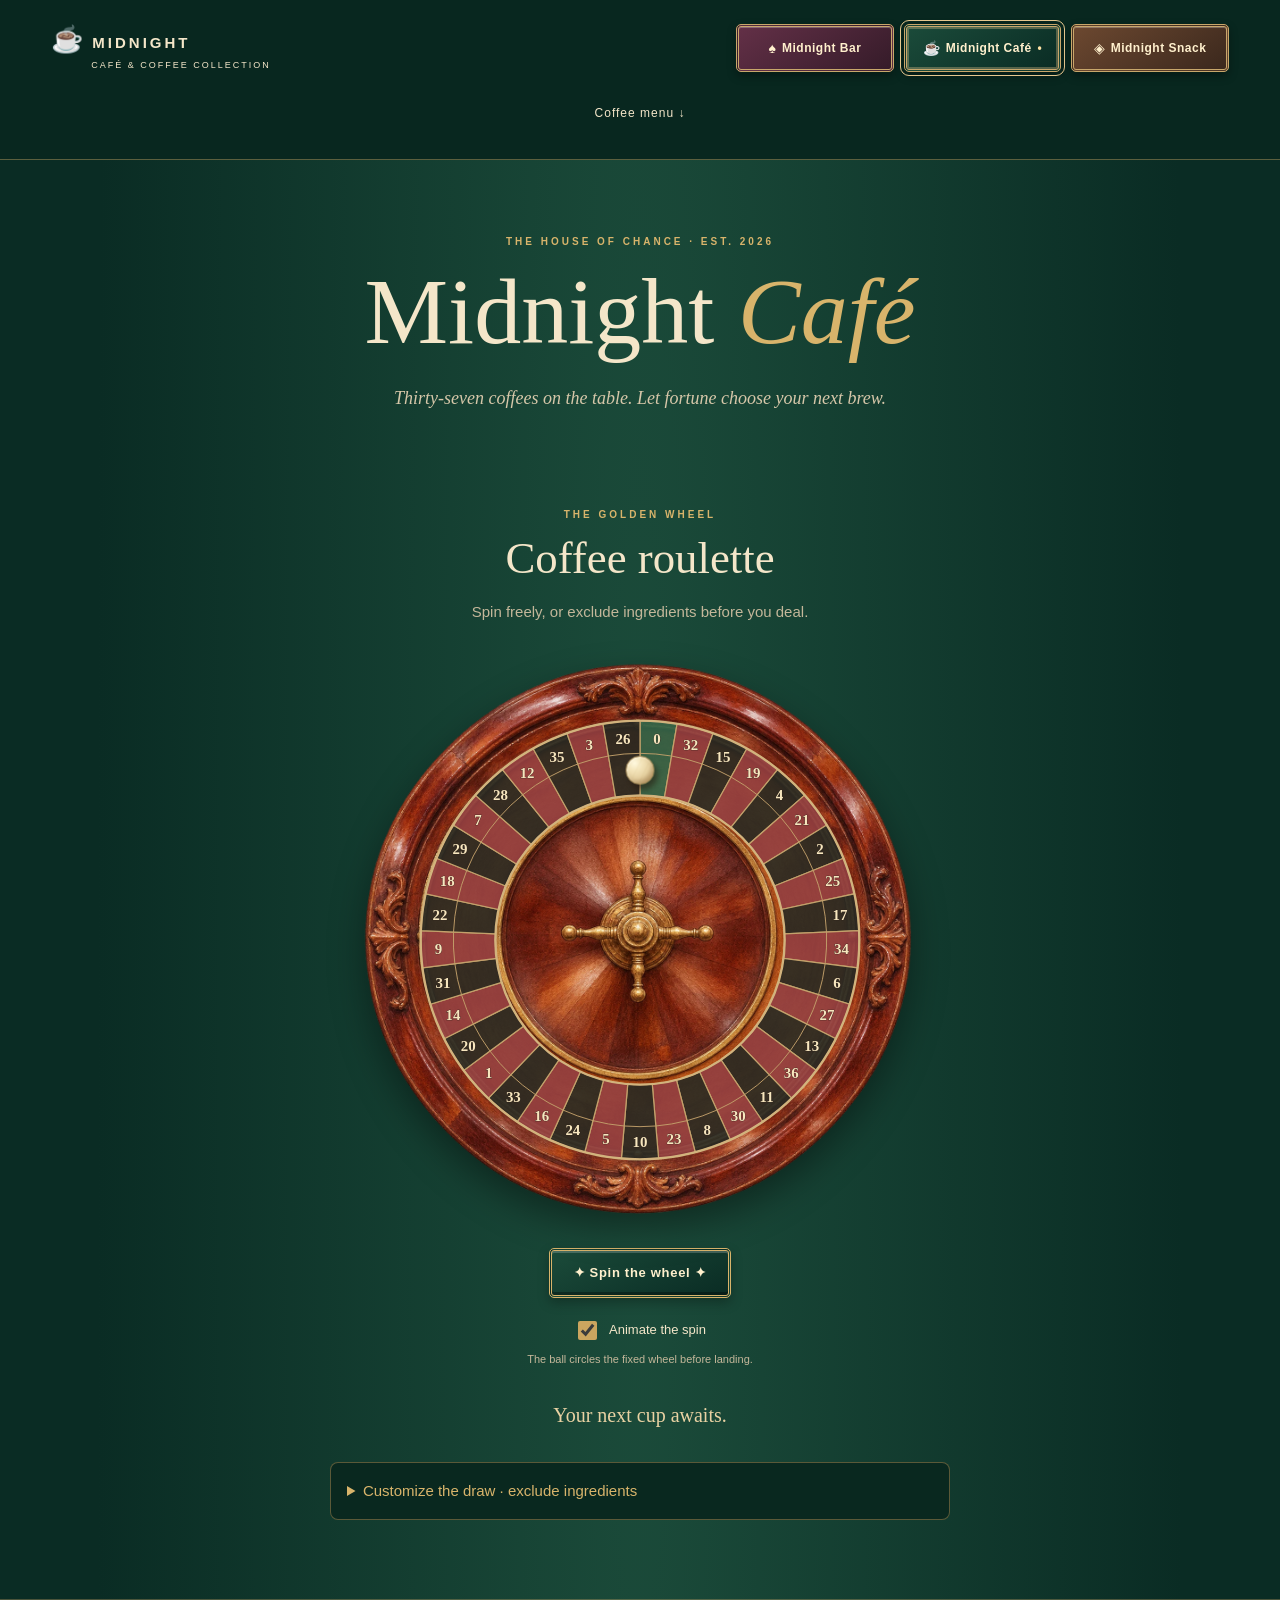
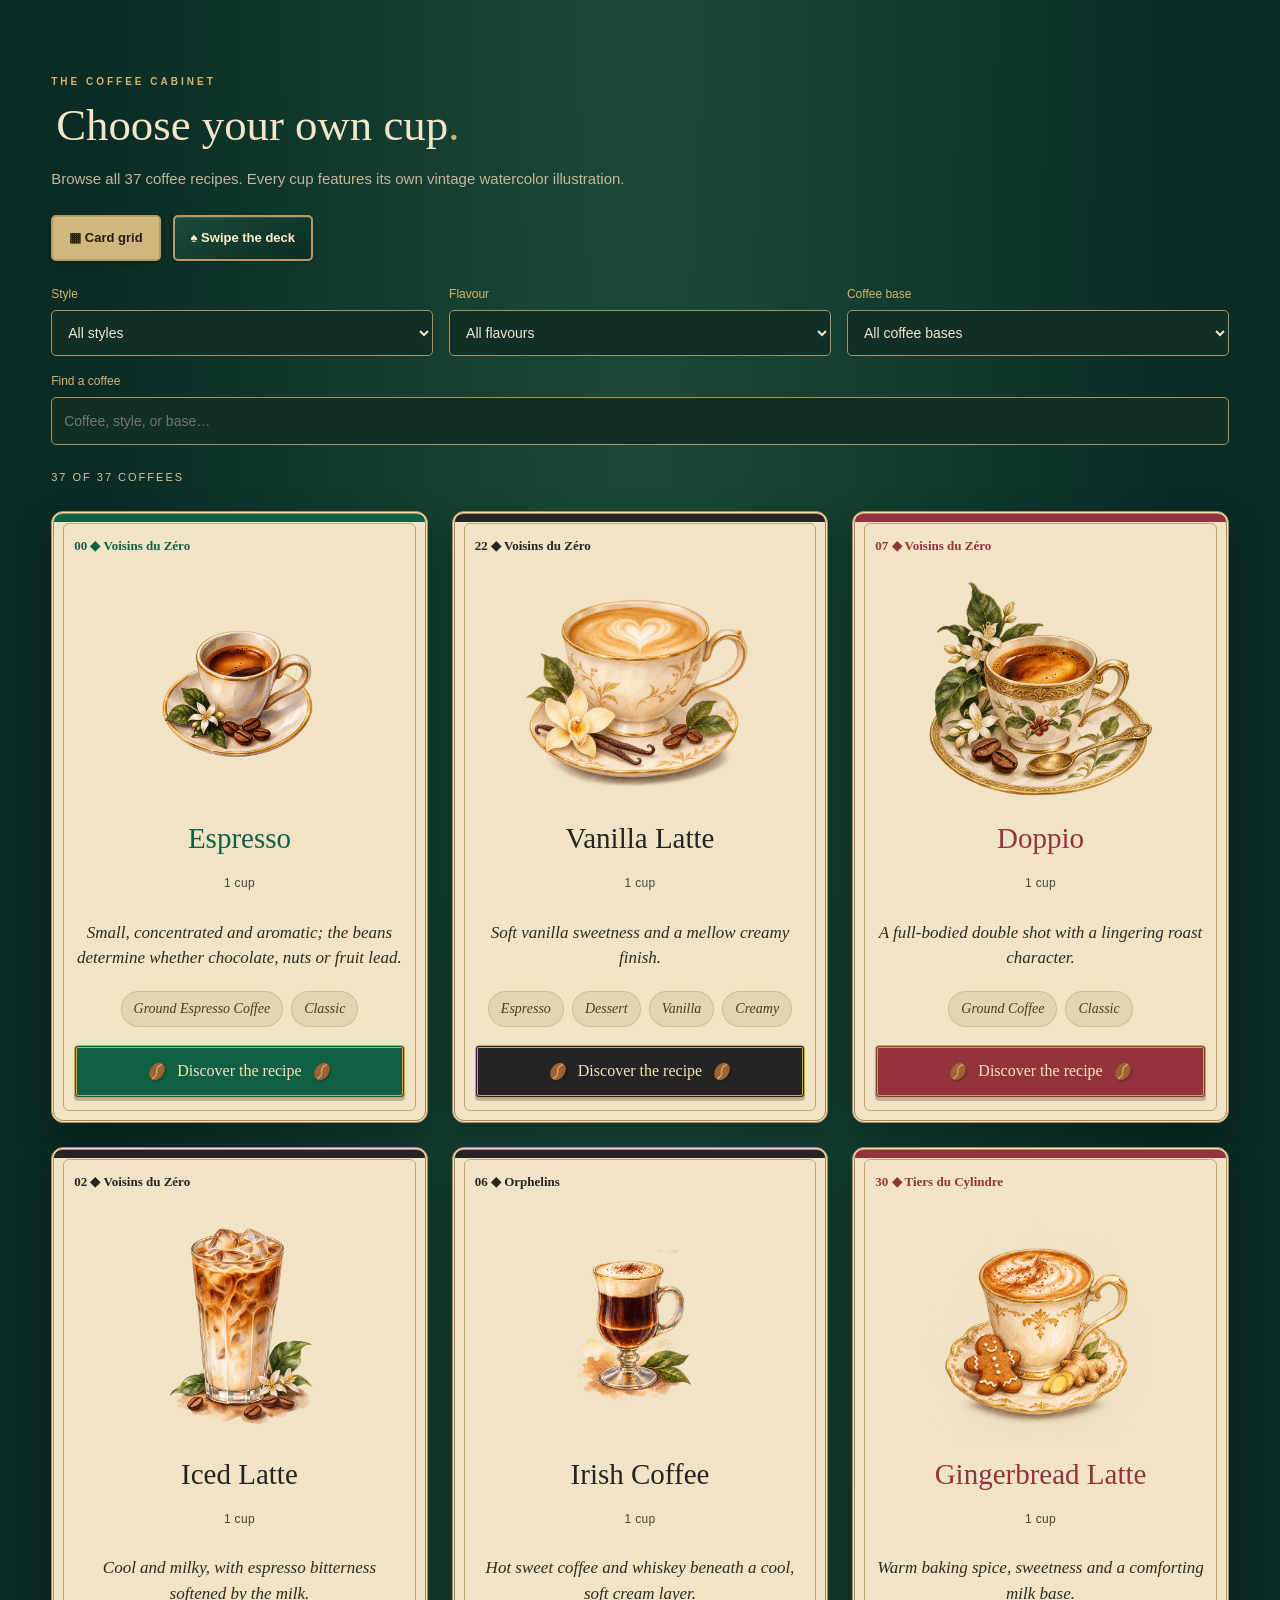
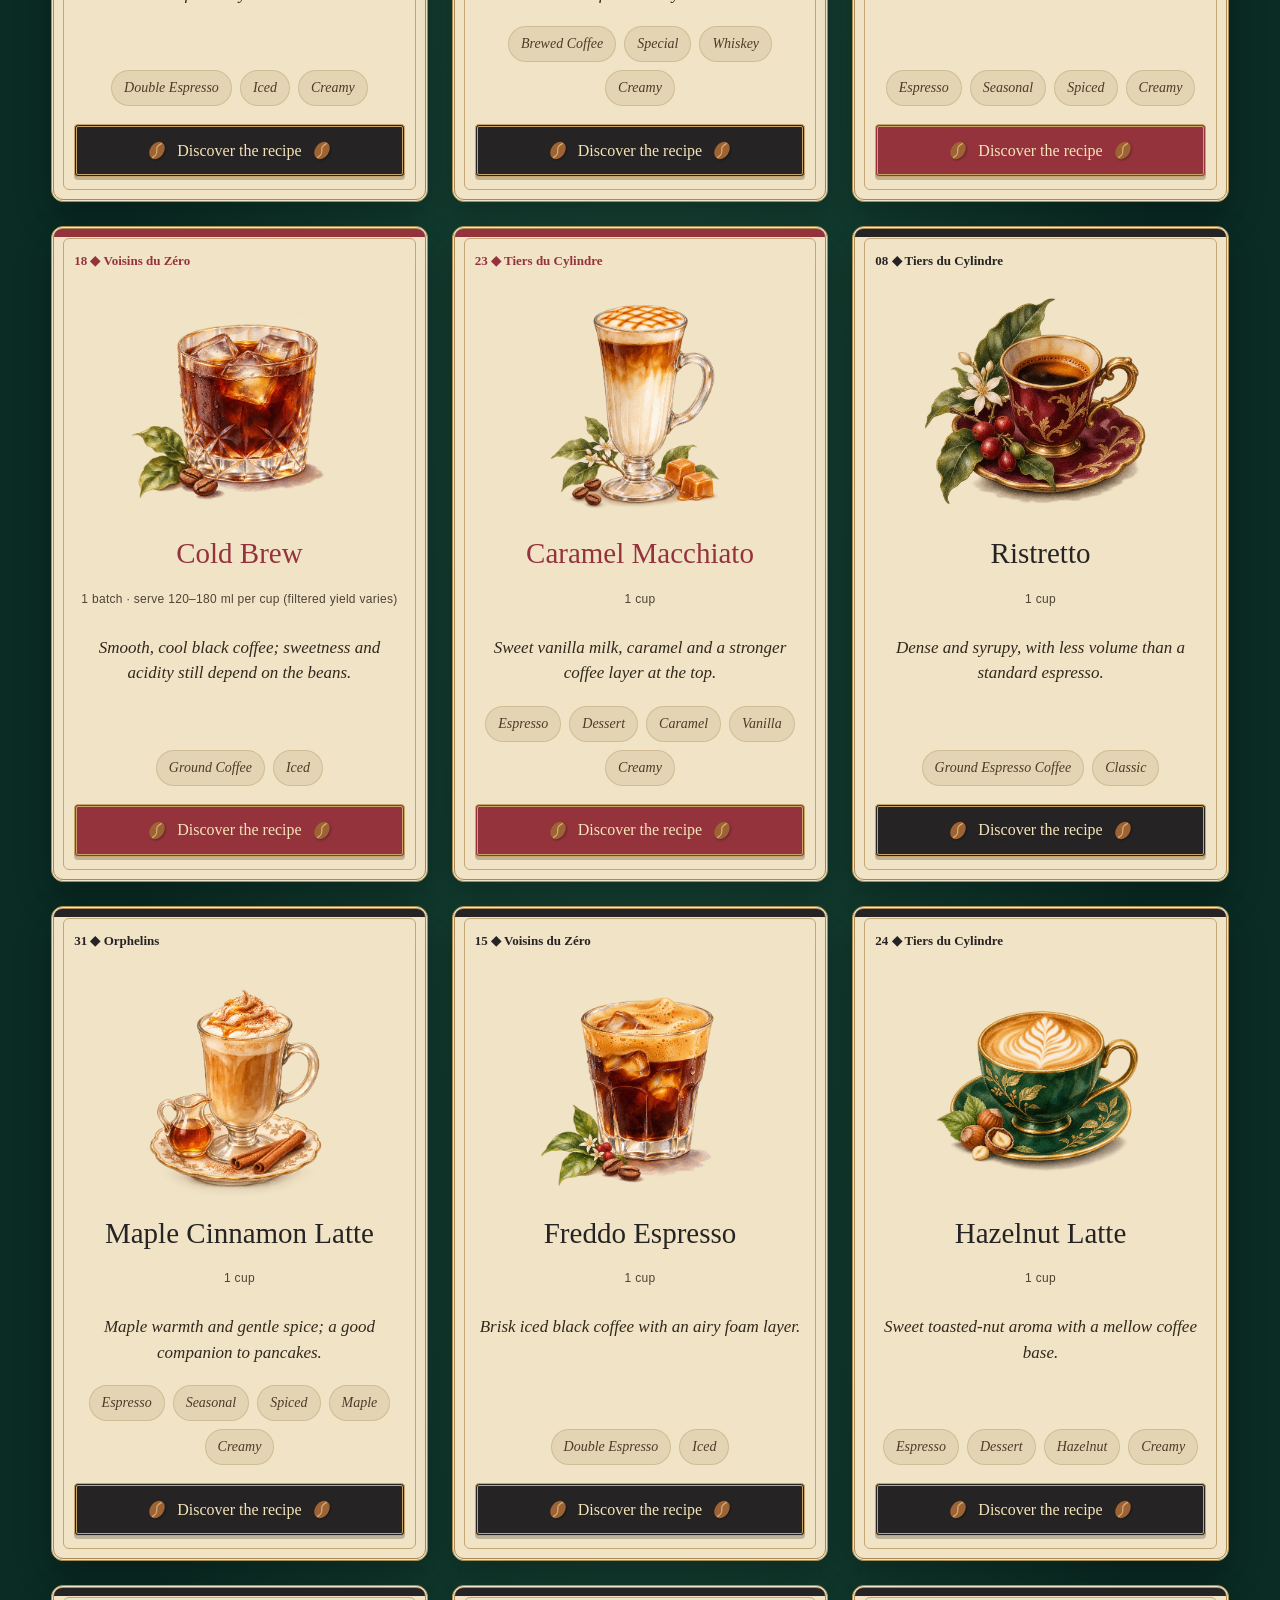
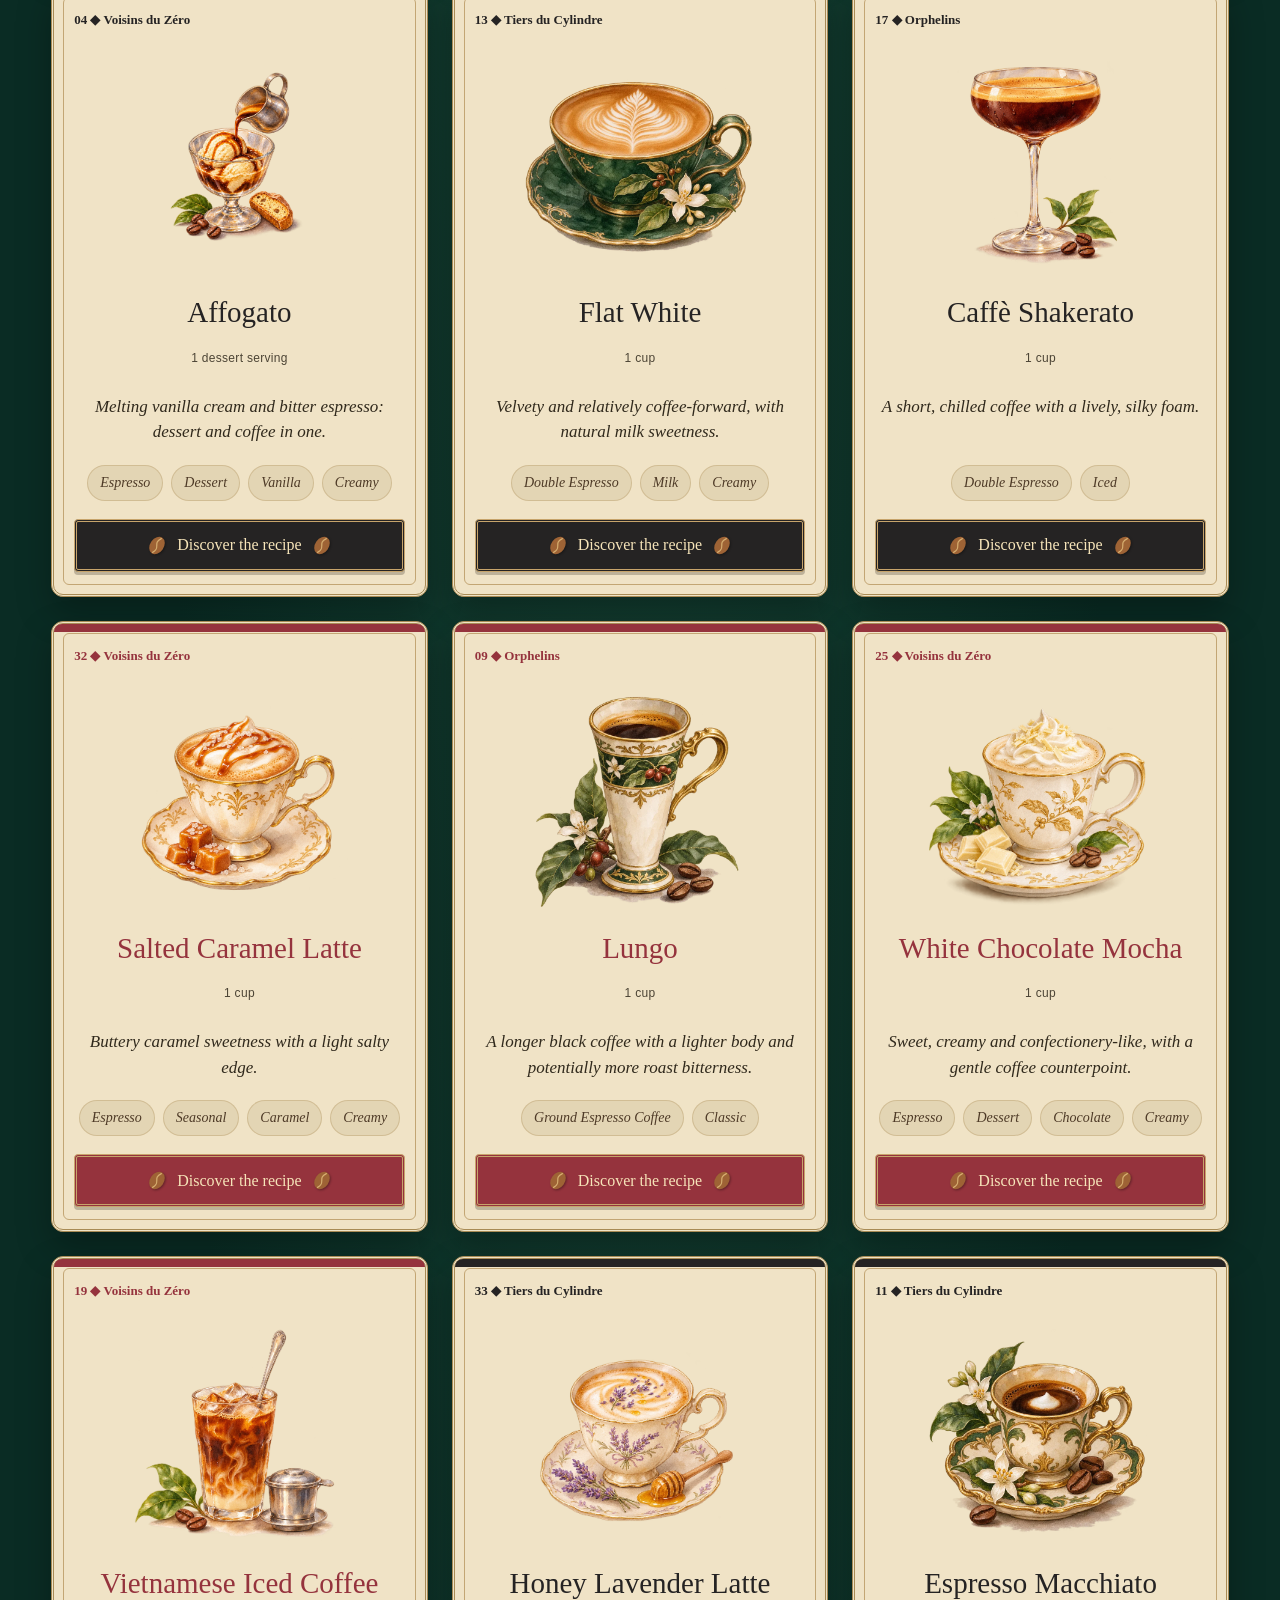
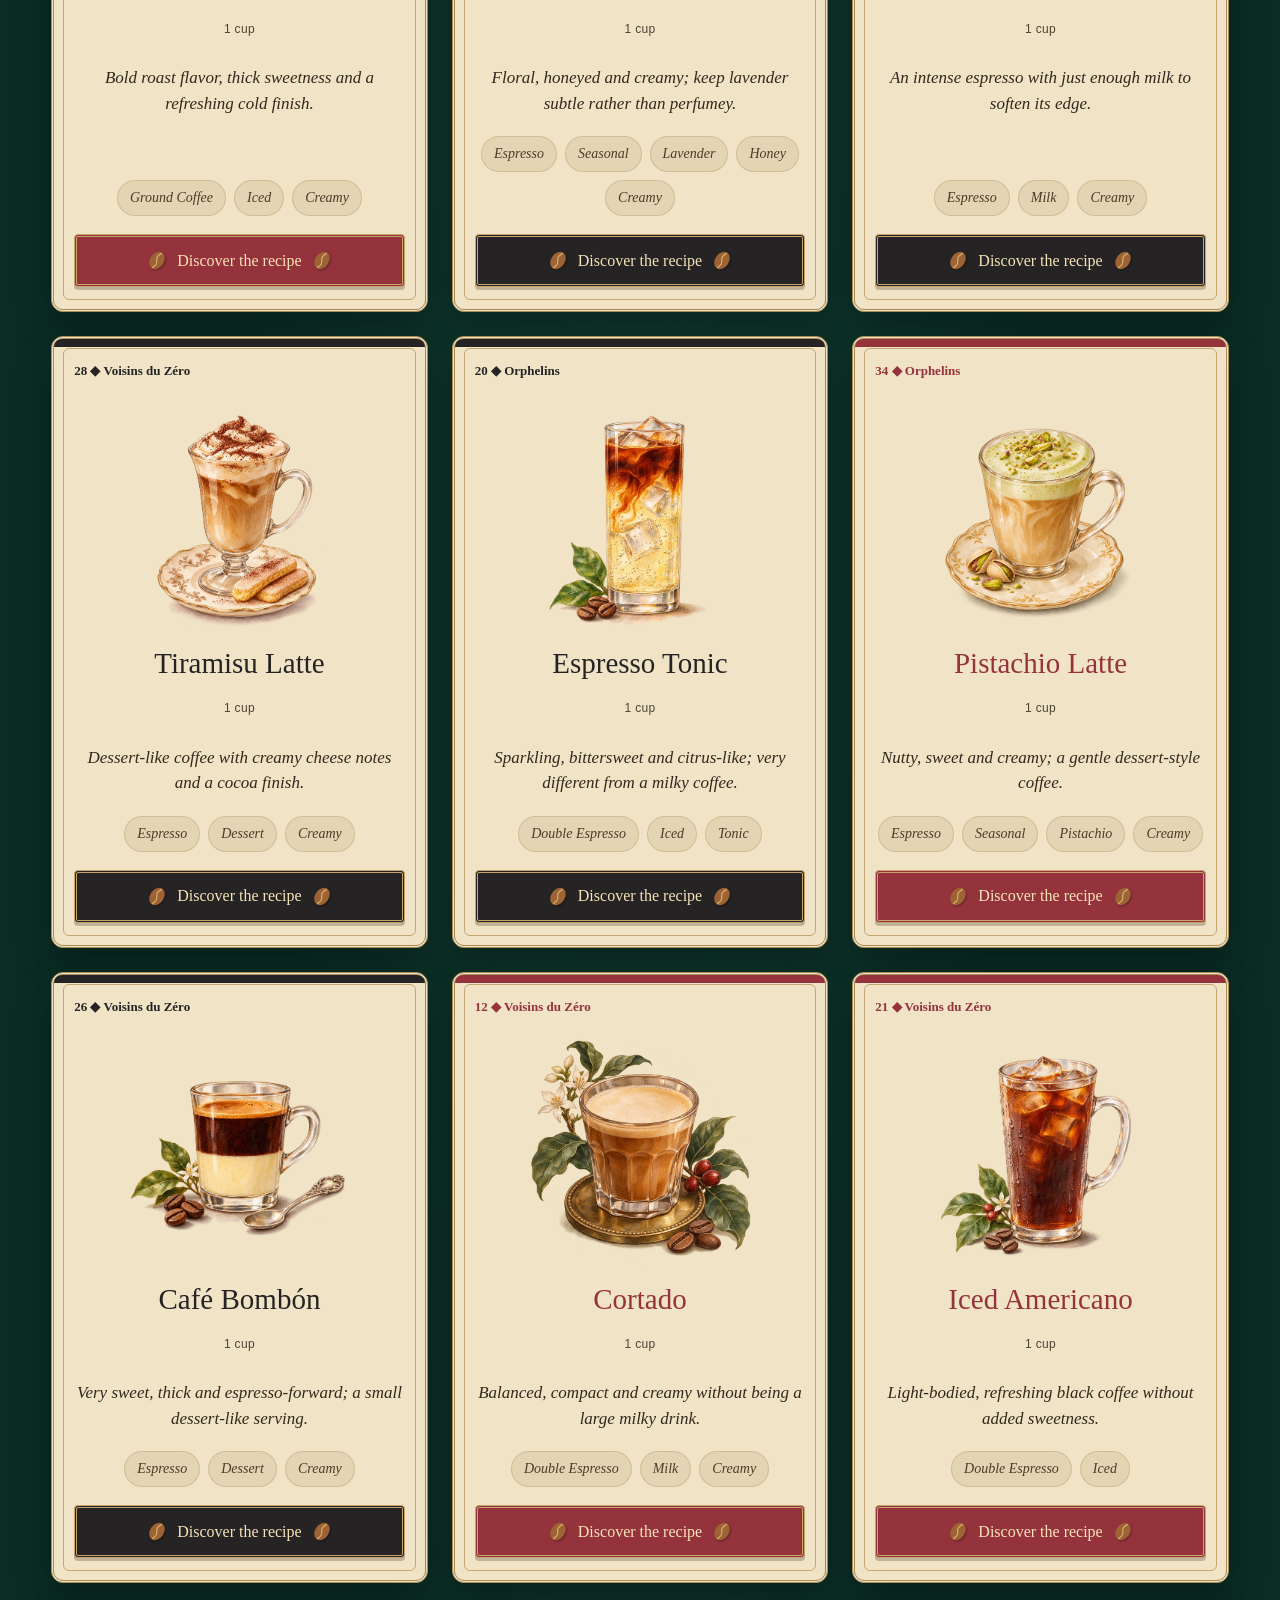
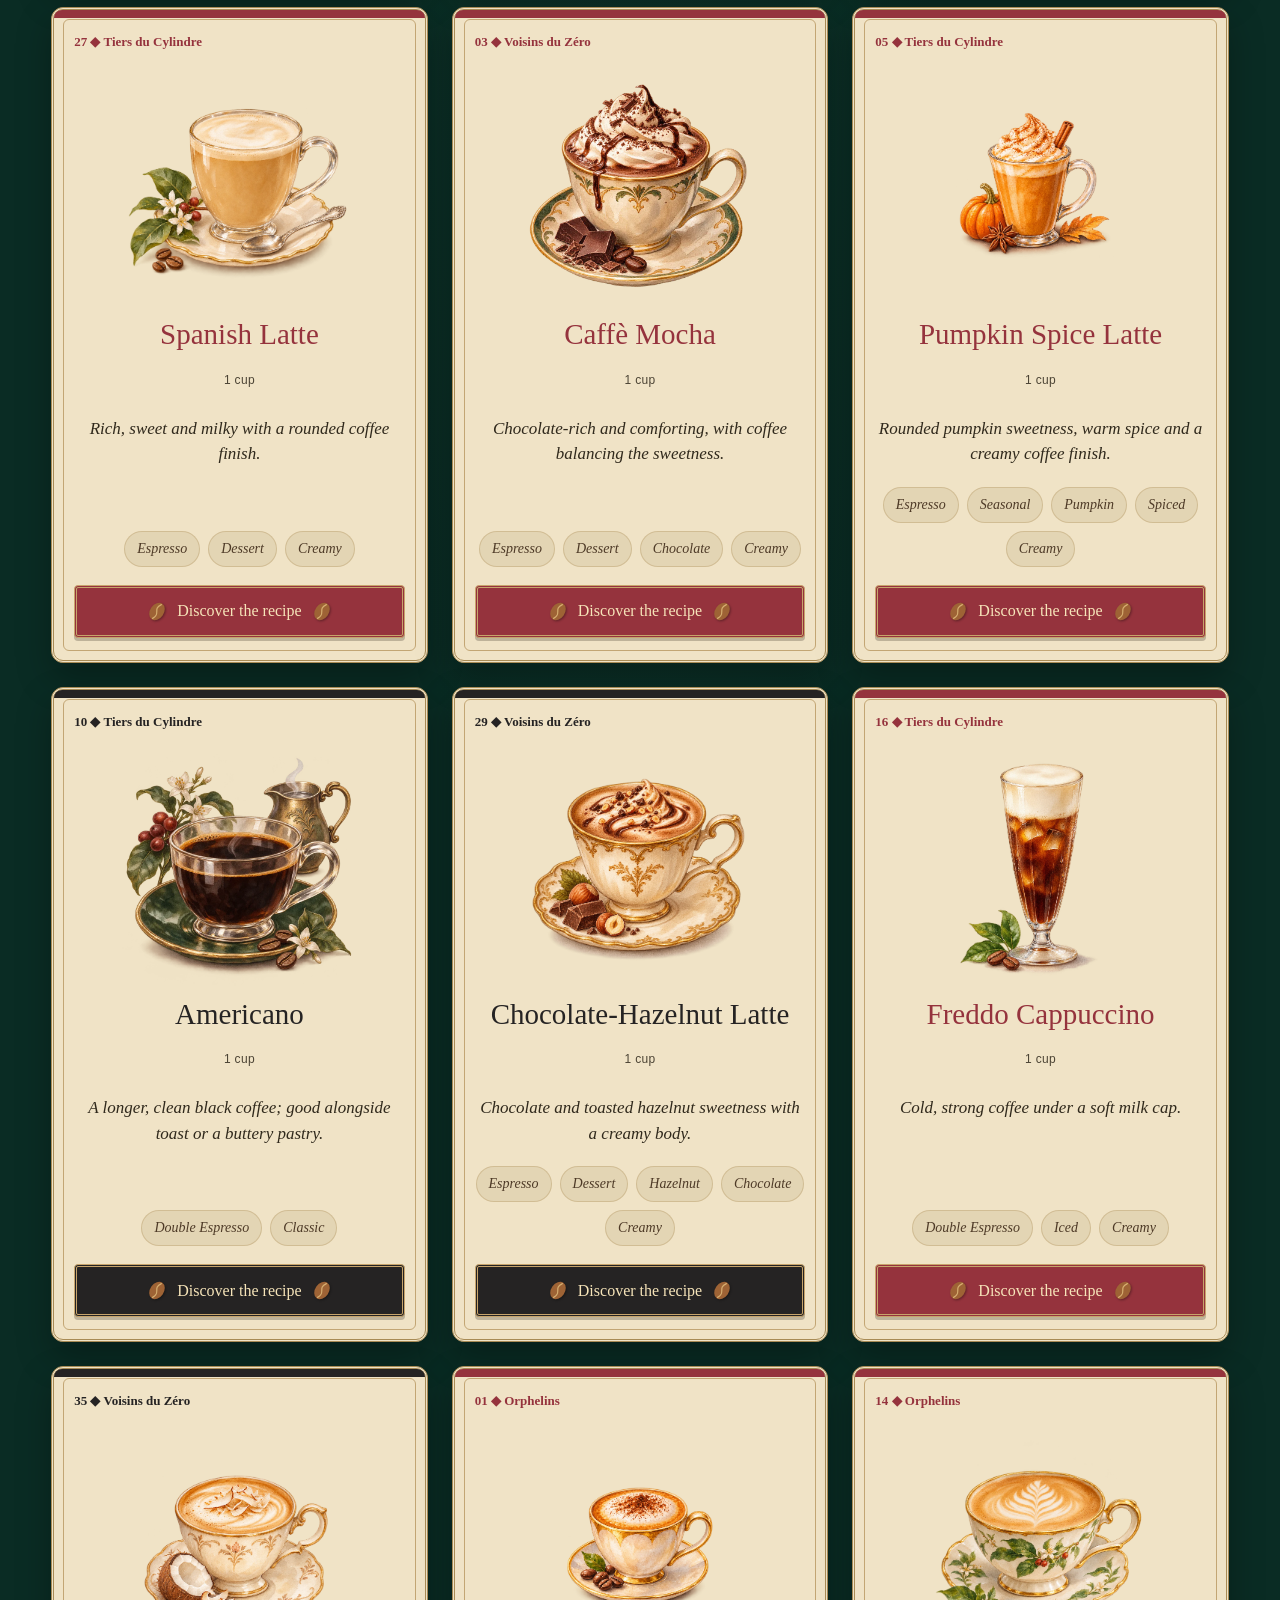
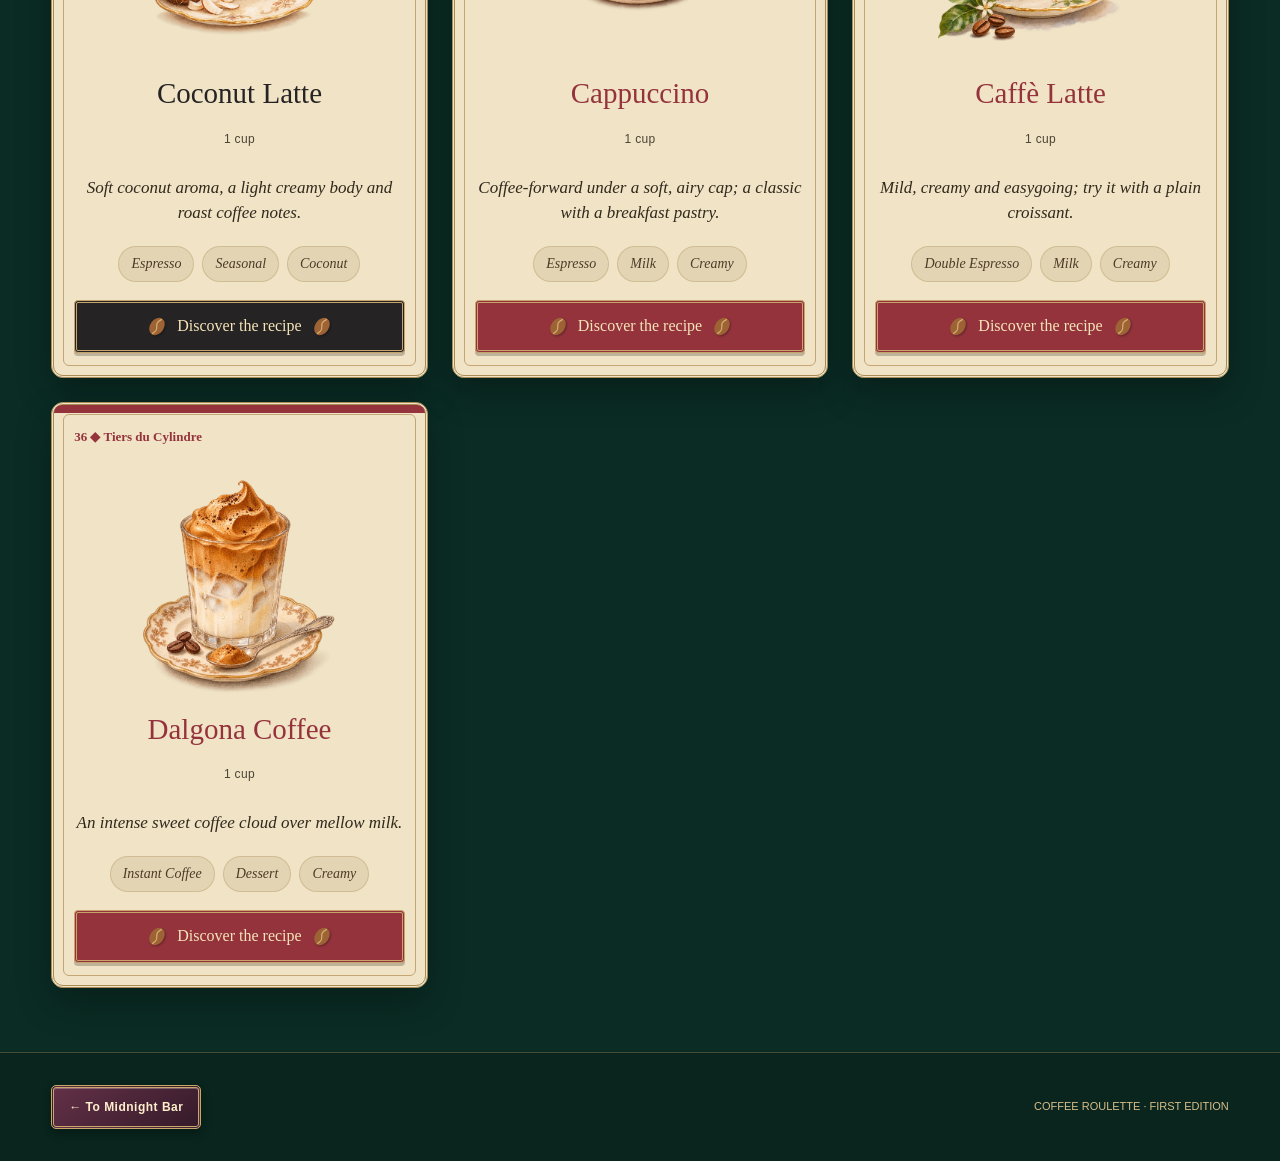
==== commit d774b252: "Fix cross-room controls, recipe units, yields and responsive details" ====
--- a/coffee/index.html
+++ b/coffee/index.html
@@ -1 +1 @@
-<!doctype html><html lang="en"><head><meta charset="utf-8"><meta name="viewport" content="width=device-width,initial-scale=1"><meta name="theme-color" content="#0b3028"><title>Midnight Café — Coffee Roulette</title><link rel="stylesheet" href="cafe.css?v=6"><script src="../landing.js?v=2"></script><link rel="stylesheet" href="../selected-card.css?v=1"><script src="../selected-card.js?v=1"></script><script src="recipes.js?v=8" defer></script><script src="details.js?v=1" defer></script><script src="menu-metadata.js?v=3" defer></script><script src="cafe.js?v=8" defer></script><link rel=stylesheet href=browse.css?v=2><link rel="stylesheet" href="../room-links.css?v=1"><link rel="stylesheet" href="../collection-polish.css?v=1"><link rel="stylesheet" href="../collection-layout.css?v=1"></head><body id="top" data-room="cafe"><header class="collection-header"><a class="brand" href="#top"><span aria-hidden="true">☕</span> MIDNIGHT <small>CAFÉ & COFFEE COLLECTION</small></a><nav class="room-navigation" aria-label="Midnight Collection rooms"><a class="room-door to-bar" href="../#top"><span aria-hidden="true">♠</span> Midnight Bar</a><a class="room-door to-cafe" href="#top" aria-current="page"><span aria-hidden="true">☕</span> Midnight Café</a><a class="room-door to-snack" href="../snack/#top"><span aria-hidden="true">◈</span> Midnight Snack</a></nav><nav class="local-navigation" aria-label="On this page"><a href="#menu">Coffee menu ↓</a></nav></header><main><section class="intro"><p class="eyebrow">THE HOUSE OF CHANCE · EST. 2026</p><h1>Midnight <em>Café</em></h1><p>Thirty-seven coffees on the table. Let fortune choose your next brew.</p></section><section class="roulette" aria-labelledby="roulette-title"><div class="section-title"><p class="eyebrow">THE GOLDEN WHEEL</p><h2 id="roulette-title">Coffee roulette</h2><p>Spin freely, or exclude ingredients before you deal.</p></div><div class="wheel-wrap"><div class="wheel" id="wheel" aria-label="European roulette wheel with 37 numbered coffee pockets"></div><div id="roulette-ball" class="roulette-ball" aria-hidden="true"></div></div><button id="spin" class="gold-button">✦ Spin the wheel ✦</button><label class="motion-option"><input id="animate-spin" type="checkbox" checked> Animate the spin</label><p id="motion-note" class="motion-note"></p><p id="result" class="result" role="status" aria-live="polite">Your next cup awaits.</p><div id="winner-card" class="winner-card" hidden></div><details class="exclusions"><summary>Customize the draw · exclude ingredients</summary><div id="exclusions" class="checks"></div><button id="clear" type="button">Clear exclusions</button><p class="exclusion-note">A checked ingredient removes drinks that contain it. The draw remains random among eligible coffees.</p></details></section><section class="menu" id="menu"><p class="eyebrow">THE COFFEE CABINET</p><h2>Choose your own cup<span>.</span></h2><p>Browse all 37 coffee recipes. Every cup features its own vintage watercolor illustration.</p><div class="cafe-view-switch" role="group" aria-label="Coffee menu view"><button id="cafe-grid" aria-pressed="true">▦ Card grid</button><button id="cafe-swipe" aria-pressed="false">♧ Swipe the deck</button></div><div class="filters"><label>Style <select id="type"><option value="all">All styles</option><option value="classic">Classic</option><option value="milk">Milk</option><option value="iced">Iced</option><option value="dessert">Dessert</option><option value="seasonal">Seasonal</option><option value="special">Special</option></select></label><label>Flavour <select id="flavour"><option value="all">All flavours</option></select></label><label>Coffee base <select id="base"><option value="all">All coffee bases</option></select></label><div class="cafe-filter-summary"><span id="cafe-active"></span><button id="clear-menu" hidden>Clear filters ×</button></div><label class="coffee-search">Find a coffee <input id="search" type="search" placeholder="Coffee, style, or base…"></label></div><p id="coffee-count" role="status"></p><p id="coffee-empty" hidden>No coffees match. Try another filter or clear your selection.</p><section id="coffee-deck" aria-label="Swipeable coffee deck" hidden><div class="coffee-deck-nav"><button id="coffee-prev" aria-label="Previous coffee">← Previous</button><span id="coffee-position" role="status"></span><button id="coffee-next" aria-label="Next coffee">Next →</button></div><p class="swipe-hint">Swipe left or right, or use the arrows.</p><div id="coffee-stage" tabindex="0" aria-label="Coffee card. Use left and right arrow keys or swipe."></div></section><div id="cards" class="cards"></div></section></main><footer><a class="room-door to-bar" href="../#top">← To Midnight Bar</a><span>COFFEE ROULETTE · FIRST EDITION</span></footer><dialog id="recipe" aria-labelledby="coffee-title"><button class="close" aria-label="Close recipe">×</button><div id="detail"></div></dialog><button class="to-top" id="to-top" aria-label="Return to top">↑</button></body></html>+<!doctype html><html lang="en"><head><meta charset="utf-8"><meta name="viewport" content="width=device-width,initial-scale=1"><meta name="theme-color" content="#0b3028"><title>Midnight Café — Coffee Roulette</title><link rel="stylesheet" href="cafe.css?v=6"><script src="../landing.js?v=2"></script><link rel="stylesheet" href="../selected-card.css?v=1"><script src="../selected-card.js?v=1"></script><script src="../recipe-units.js?v=1" defer></script><script src="recipes.js?v=8" defer></script><script src="details.js?v=1" defer></script><script src="menu-metadata.js?v=3" defer></script><script src="cafe.js?v=9" defer></script><link rel=stylesheet href=browse.css?v=2><link rel="stylesheet" href="../room-links.css?v=1"><link rel="stylesheet" href="../collection-polish.css?v=1"><link rel="stylesheet" href="../collection-layout.css?v=2"><link rel="stylesheet" href="../regression-polish.css?v=1"></head><body id="top" data-room="cafe"><header class="collection-header"><a class="brand" href="#top"><span aria-hidden="true">☕</span> MIDNIGHT <small>CAFÉ & COFFEE COLLECTION</small></a><nav class="room-navigation" aria-label="Midnight Collection rooms"><a class="room-door to-bar" href="../#top"><span aria-hidden="true">♠</span> Midnight Bar</a><a class="room-door to-cafe" href="#top" aria-current="page"><span aria-hidden="true">☕</span> Midnight Café</a><a class="room-door to-snack" href="../snack/#top"><span aria-hidden="true">◈</span> Midnight Snack</a></nav><nav class="local-navigation" aria-label="On this page"><a href="#menu">Coffee menu ↓</a></nav></header><main><section class="intro"><p class="eyebrow">THE HOUSE OF CHANCE · EST. 2026</p><h1>Midnight <em>Café</em></h1><p>Thirty-seven coffees on the table. Let fortune choose your next brew.</p></section><section class="roulette" aria-labelledby="roulette-title"><div class="section-title"><p class="eyebrow">THE GOLDEN WHEEL</p><h2 id="roulette-title">Coffee roulette</h2><p>Spin freely, or exclude ingredients before you deal.</p></div><div class="wheel-wrap"><div class="wheel" id="wheel" aria-label="European roulette wheel with 37 numbered coffee pockets"></div><div id="roulette-ball" class="roulette-ball" aria-hidden="true"></div></div><button id="spin" class="gold-button">✦ Spin the wheel ✦</button><label class="motion-option"><input id="animate-spin" type="checkbox" checked> Animate the spin</label><p id="motion-note" class="motion-note"></p><p id="result" class="result" role="status" aria-live="polite">Your next cup awaits.</p><div id="winner-card" class="winner-card" hidden></div><details class="exclusions"><summary>Customize the draw · exclude ingredients</summary><div id="exclusions" class="checks"></div><button id="clear" type="button">Clear exclusions</button><p class="exclusion-note">A checked ingredient removes drinks that contain it. The draw remains random among eligible coffees.</p></details></section><section class="menu" id="menu"><p class="eyebrow">THE COFFEE CABINET</p><h2>Choose your own cup<span>.</span></h2><p>Browse all 37 coffee recipes. Every cup features its own vintage watercolor illustration.</p><div class="cafe-view-switch" role="group" aria-label="Coffee menu view"><button id="cafe-grid" aria-pressed="true"><span aria-hidden="true">&#9638;</span> Card grid</button><button id="cafe-swipe" aria-pressed="false"><span aria-hidden="true">&#9824;</span> Swipe the deck</button></div><div class="filters"><label>Style <select id="type"><option value="all">All styles</option><option value="classic">Classic</option><option value="milk">Milk</option><option value="iced">Iced</option><option value="dessert">Dessert</option><option value="seasonal">Seasonal</option><option value="special">Special</option></select></label><label>Flavour <select id="flavour"><option value="all">All flavours</option></select></label><label>Coffee base <select id="base"><option value="all">All coffee bases</option></select></label><div class="cafe-filter-summary"><span id="cafe-active"></span><button id="clear-menu" hidden>Clear filters ×</button></div><label class="coffee-search">Find a coffee <input id="search" type="search" placeholder="Coffee, style, or base…"></label></div><p id="coffee-count" role="status"></p><p id="coffee-empty" hidden>No coffees match. Try another filter or clear your selection.</p><section id="coffee-deck" aria-label="Swipeable coffee deck" hidden><div class="coffee-deck-nav"><button id="coffee-prev" aria-label="Previous coffee">← Previous</button><span id="coffee-position" role="status"></span><button id="coffee-next" aria-label="Next coffee">Next →</button></div><p class="swipe-hint">Swipe left or right, or use the arrows.</p><div id="coffee-stage" tabindex="0" aria-label="Coffee card. Use left and right arrow keys or swipe."></div></section><div id="cards" class="cards"></div></section></main><footer><a class="room-door to-bar" href="../#top">← To Midnight Bar</a><span>COFFEE ROULETTE · FIRST EDITION</span></footer><dialog id="recipe" aria-labelledby="coffee-title"><button class="close" aria-label="Close recipe">×</button><div id="detail"></div></dialog><button class="to-top" id="to-top" aria-label="Return to top">↑</button></body></html>
--- a/collection-layout.css
+++ b/collection-layout.css
@@ -1,59 +1,59 @@
-/* The collection's shared architecture; room artwork and palettes remain local. */
-:root{--collection-gutter:clamp(18px,4vw,72px);--collection-gap:24px;--collection-section:clamp(48px,5vw,80px);--collection-card-min:280px;--collection-control:46px}
-body .collection-header{display:grid;grid-template-columns:1fr auto;gap:18px 28px;max-width:none;width:100%;padding:24px var(--collection-gutter);margin:0;align-items:center}
-body .collection-header .brand{font:700 15px/1.5 Arial,sans-serif;letter-spacing:3px;white-space:nowrap}
-body .collection-header .brand>span{display:inline;font-size:26px;color:var(--gold)}
-body .collection-header .brand small{display:block;font:9px/1.5 Arial,sans-serif;letter-spacing:2px;margin:4px 0 0 40px}
-body .collection-header nav{width:auto;max-width:none;display:flex;gap:12px;flex-wrap:wrap;justify-content:flex-end}
-body .collection-header .room-navigation{display:grid;grid-template-columns:repeat(3,minmax(0,1fr));gap:10px}
-body .room-navigation .room-door{display:flex;min-height:48px;padding:10px 16px;font-size:12px;gap:6px;white-space:nowrap}
-body .room-navigation .room-door[aria-current=page]{outline:1px solid #e6c78e;outline-offset:3px;box-shadow:inset 0 0 0 2px #e6c78e55,0 4px 10px #0005}
-body .room-navigation .room-door[aria-current=page]:after{content:'â€¢';color:#ffe2a4}
-body .collection-header .local-navigation{grid-column:1/-1;justify-content:center;gap:12px 24px}
-body .local-navigation a{display:inline-flex;align-items:center;min-height:44px;padding:6px 8px;border:0;font:12px/1.5 Arial,sans-serif;text-decoration:none}
-body .local-navigation a:hover{text-decoration:underline;text-underline-offset:5px}
-body :is(.menu-section,section.menu){max-width:none;width:100%;padding:var(--collection-section) var(--collection-gutter);margin-inline:auto}
-body :is(.menu-section,section.menu)>.cards:not(.single){display:grid;grid-template-columns:repeat(auto-fill,minmax(min(100%,var(--collection-card-min)),1fr));gap:var(--collection-gap);max-width:none;width:100%;margin-inline:auto;align-items:stretch}
-body .cards[hidden]{display:none!important}
-body .cards.single{max-width:420px;margin-inline:auto}
-body :is(.cocktail-card,.coffee-card,.snack-card){min-width:0}
-body :is(.cocktail-card,.coffee-card,.snack-card) h3{overflow-wrap:anywhere}
-body :is(.cocktail-card,.coffee-card,.snack-card) .tags{flex-wrap:wrap}
-body :is(.section-heading,.menu-heading){margin-bottom:32px;gap:24px}
-body :is(.section-heading,.menu-heading,.section-title,.board-heading) h2,body section.menu>h2{font-size:clamp(34px,3.5vw,52px);line-height:1.15}
-body :is(.toolbar,.filters){gap:16px}
-body .menu-section .toolbar,body section.menu .toolbar,body section.menu .filters{display:grid;grid-template-columns:repeat(3,minmax(0,1fr));align-items:end;width:100%;margin:24px 0}
-body :is(.toolbar,.filters) label{min-width:0}
-body :is(.toolbar,.filters) :is(select,input){min-height:var(--collection-control);font-size:14px;width:100%;min-width:0;max-width:none;border-radius:5px}
-body :is(.toolbar,.filters) select{padding:10px 30px 10px 12px}
-body :is(.search,.coffee-search,.search-label){grid-column:1/-1;min-width:0;width:100%}
-body .toolbar .search{grid-row:auto}
-body .filter-summary,body .cafe-filter-summary{grid-column:1/-1}
-body :is(.view-switch,.cafe-view-switch){display:flex;flex-wrap:wrap;gap:12px;margin:24px 0}
-body :is(.view-switch,.cafe-view-switch,.deck-controls,.coffee-deck-nav,.single-controls) button,body :is(#clear-menu,#clear-filters,#reset){min-height:46px;padding:10px 16px;border:2px double #b99a62;border-radius:5px;background:linear-gradient(155deg,var(--room-light),var(--room-dark));color:#fff0cd;font:600 13px/1.5 Arial,sans-serif;box-shadow:inset 0 1px 0 #fff2,0 2px 4px #0003}
-body :is(.view-switch,.cafe-view-switch) button[aria-pressed=true]{background:#d0b77d;color:#261b15}
-body :is(.view-switch,.cafe-view-switch,.deck-controls,.coffee-deck-nav,.single-controls) button:hover:not(:disabled){filter:brightness(1.15)}
-body button:disabled{cursor:not-allowed}
-body :is(button,a,select,input):focus-visible{outline:3px solid #e7c583;outline-offset:4px}
-body :is(.view-switch,.cafe-view-switch,.deck-controls,.coffee-deck-nav,.single-controls) button:active:not(:disabled){box-shadow:inset 0 2px 4px #0006}
-body>.intro,body main>section.intro{max-width:none;text-align:center;padding:var(--collection-section) var(--collection-gutter) 32px;margin:0}
-body main>section.intro>p:not(.eyebrow){max-width:620px;margin:20px auto;font:italic 18px/1.7 Georgia,serif}
-body .roulette{padding:32px var(--collection-gutter) var(--collection-section);max-width:1050px}
-body .game-room{max-width:1800px;padding:32px var(--collection-gutter) var(--collection-section)}
-body .board-heading{margin-bottom:32px}
-body .hero{padding:var(--collection-section) var(--collection-gutter);grid-template-columns:minmax(0,1fr) minmax(0,1fr);column-gap:clamp(24px,5vw,90px)}
-body .hero-controls{grid-column:2;justify-content:center;text-align:center;margin:24px 0 0;display:flex;flex-wrap:wrap;gap:12px}
-body .hero-controls p{width:100%;margin:0 0 4px}
-body .hero-copy{grid-column:1;grid-row:1 / span 2;max-width:620px;justify-self:center}
-body .hero-art{grid-column:2;grid-row:1}
-body :is(.dice-controls){margin-top:28px;gap:16px}
-body :is(.back-to-top,.to-top,.snack-top){width:52px;height:52px;right:clamp(16px,3vw,38px);bottom:calc(22px + env(safe-area-inset-bottom,0px));z-index:20;border:3px double #d8b675;font:30px/1 Georgia,serif;box-shadow:0 8px 25px #0008}
-body footer{max-width:none;width:100%;padding:32px var(--collection-gutter);display:flex;align-items:center;justify-content:space-between;flex-wrap:wrap;gap:20px;border-top:1px solid #c4a66a50;font:12px/1.6 Arial,sans-serif}
-body footer :is(p,span){font-size:11px;line-height:1.6}
-body footer a{min-height:44px;display:inline-flex;align-items:center}
-@media(max-width:1024px){body .collection-header{grid-template-columns:1fr;justify-items:center}body .collection-header .brand{text-align:center}body .collection-header .brand small{margin-left:0}body .collection-header nav{justify-content:center}}
-@media(max-width:768px){body .hero{grid-template-columns:1fr;gap:24px;text-align:center}body .hero-copy,body .hero-art,body .hero-controls{grid-column:1;grid-row:auto}body .hero-controls{margin-top:12px}body .hero-copy .intro{margin-inline:auto}body .hero-art{width:100%;transform:none}body .section-heading,body .menu-heading,body .board-heading{display:block;text-align:center}body .section-heading>p{margin-top:20px}body footer{justify-content:center;text-align:center}}
-@media(max-width:600px){:root{--collection-gap:22px}body .collection-header{padding:20px 14px;gap:16px}body .collection-header .room-navigation{width:100%;gap:8px}body .room-navigation .room-door{white-space:normal;flex-direction:column;gap:2px;font-size:11px;padding:8px 5px;min-height:64px}body .room-navigation .room-door[aria-current=page]:after{display:none}body .menu-section .toolbar,body section.menu .toolbar,body section.menu .filters{grid-template-columns:1fr}body .toolbar label[for]{grid-column:auto;grid-row:auto;width:100%;justify-self:stretch}body .toolbar .filter-summary{grid-row:auto}body :is(.view-switch,.cafe-view-switch) button{flex:1;min-width:0}body :is(.menu-section,section.menu)>.cards:not(.single){max-width:420px}body .hero-art{min-height:470px}body h1 em{white-space:normal}}
-@media(max-width:600px){body .hero-art .halo{width:270px;max-width:85%}}
-
-body .collection-header .room-navigation .room-door>span{display:inline;font:14px/1.5 Arial,sans-serif;letter-spacing:0;color:inherit}
+/* The collection's shared architecture; room artwork and palettes remain local. */
+:root{--collection-gutter:clamp(18px,4vw,72px);--collection-gap:24px;--collection-section:clamp(48px,5vw,80px);--collection-card-min:280px;--collection-control:46px}
+body .collection-header{display:grid;grid-template-columns:1fr auto;gap:18px 28px;max-width:none;width:100%;padding:24px var(--collection-gutter);margin:0;align-items:center}
+body .collection-header .brand{font:700 15px/1.5 Arial,sans-serif;letter-spacing:3px;white-space:nowrap}
+body .collection-header .brand>span{display:inline;font-size:26px;color:var(--gold)}
+body .collection-header .brand small{display:block;font:9px/1.5 Arial,sans-serif;letter-spacing:2px;margin:4px 0 0 40px}
+body .collection-header nav{width:auto;max-width:none;display:flex;gap:12px;flex-wrap:wrap;justify-content:flex-end}
+body .collection-header .room-navigation{display:grid;grid-template-columns:repeat(3,minmax(0,1fr));gap:10px}
+body .room-navigation .room-door{display:flex;min-height:48px;padding:10px 16px;font-size:12px;gap:6px;white-space:nowrap}
+body .room-navigation .room-door[aria-current=page]{outline:1px solid #e6c78e;outline-offset:3px;box-shadow:inset 0 0 0 2px #e6c78e55,0 4px 10px #0005}
+body .room-navigation .room-door[aria-current=page]:after{content:'\2022';color:#ffe2a4}
+body .collection-header .local-navigation{grid-column:1/-1;justify-content:center;gap:12px 24px}
+body .local-navigation a{display:inline-flex;align-items:center;min-height:44px;padding:6px 8px;border:0;font:12px/1.5 Arial,sans-serif;text-decoration:none}
+body .local-navigation a:hover{text-decoration:underline;text-underline-offset:5px}
+body :is(.menu-section,section.menu){max-width:none;width:100%;padding:var(--collection-section) var(--collection-gutter);margin-inline:auto}
+body :is(.menu-section,section.menu)>.cards:not(.single){display:grid;grid-template-columns:repeat(auto-fill,minmax(min(100%,var(--collection-card-min)),1fr));gap:var(--collection-gap);max-width:none;width:100%;margin-inline:auto;align-items:stretch}
+body .cards[hidden]{display:none!important}
+body .cards.single{max-width:420px;margin-inline:auto}
+body :is(.cocktail-card,.coffee-card,.snack-card){min-width:0}
+body :is(.cocktail-card,.coffee-card,.snack-card) h3{overflow-wrap:anywhere}
+body :is(.cocktail-card,.coffee-card,.snack-card) .tags{flex-wrap:wrap}
+body :is(.section-heading,.menu-heading){margin-bottom:32px;gap:24px}
+body :is(.section-heading,.menu-heading,.section-title,.board-heading) h2,body section.menu>h2{font-size:clamp(34px,3.5vw,52px);line-height:1.15}
+body :is(.toolbar,.filters){gap:16px}
+body .menu-section .toolbar,body section.menu .toolbar,body section.menu .filters{display:grid;grid-template-columns:repeat(3,minmax(0,1fr));align-items:end;width:100%;margin:24px 0}
+body :is(.toolbar,.filters) label{min-width:0}
+body :is(.toolbar,.filters) :is(select,input){min-height:var(--collection-control);font-size:14px;width:100%;min-width:0;max-width:none;border-radius:5px}
+body :is(.toolbar,.filters) select{padding:10px 30px 10px 12px}
+body :is(.search,.coffee-search,.search-label){grid-column:1/-1;min-width:0;width:100%}
+body .toolbar .search{grid-row:auto}
+body .filter-summary,body .cafe-filter-summary{grid-column:1/-1}
+body :is(.view-switch,.cafe-view-switch){display:flex;flex-wrap:wrap;gap:12px;margin:24px 0}
+body :is(.view-switch,.cafe-view-switch,.deck-controls,.coffee-deck-nav,.single-controls) button,body :is(#clear-menu,#clear-filters,#reset){min-height:46px;padding:10px 16px;border:2px double #b99a62;border-radius:5px;background:linear-gradient(155deg,var(--room-light),var(--room-dark));color:#fff0cd;font:600 13px/1.5 Arial,sans-serif;box-shadow:inset 0 1px 0 #fff2,0 2px 4px #0003}
+body :is(.view-switch,.cafe-view-switch) button[aria-pressed=true]{background:#d0b77d;color:#261b15}
+body :is(.view-switch,.cafe-view-switch,.deck-controls,.coffee-deck-nav,.single-controls) button:hover:not(:disabled){filter:brightness(1.15)}
+body button:disabled{cursor:not-allowed}
+body :is(button,a,select,input):focus-visible{outline:3px solid #e7c583;outline-offset:4px}
+body :is(.view-switch,.cafe-view-switch,.deck-controls,.coffee-deck-nav,.single-controls) button:active:not(:disabled){box-shadow:inset 0 2px 4px #0006}
+body>.intro,body main>section.intro{max-width:none;text-align:center;padding:var(--collection-section) var(--collection-gutter) 32px;margin:0}
+body main>section.intro>p:not(.eyebrow){max-width:620px;margin:20px auto;font:italic 18px/1.7 Georgia,serif}
+body .roulette{padding:32px var(--collection-gutter) var(--collection-section);max-width:1050px}
+body .game-room{max-width:1800px;padding:32px var(--collection-gutter) var(--collection-section)}
+body .board-heading{margin-bottom:32px}
+body .hero{padding:var(--collection-section) var(--collection-gutter);grid-template-columns:minmax(0,1fr) minmax(0,1fr);column-gap:clamp(24px,5vw,90px)}
+body .hero-controls{grid-column:2;justify-content:center;text-align:center;margin:24px 0 0;display:flex;flex-wrap:wrap;gap:12px}
+body .hero-controls p{width:100%;margin:0 0 4px}
+body .hero-copy{grid-column:1;grid-row:1 / span 2;max-width:620px;justify-self:center}
+body .hero-art{grid-column:2;grid-row:1}
+body :is(.dice-controls){margin-top:28px;gap:16px}
+body :is(.back-to-top,.to-top,.snack-top){width:52px;height:52px;right:clamp(16px,3vw,38px);bottom:calc(22px + env(safe-area-inset-bottom,0px));z-index:20;border:3px double #d8b675;font:30px/1 Georgia,serif;box-shadow:0 8px 25px #0008}
+body footer{max-width:none;width:100%;padding:32px var(--collection-gutter);display:flex;align-items:center;justify-content:space-between;flex-wrap:wrap;gap:20px;border-top:1px solid #c4a66a50;font:12px/1.6 Arial,sans-serif}
+body footer :is(p,span){font-size:11px;line-height:1.6}
+body footer a{min-height:44px;display:inline-flex;align-items:center}
+@media(max-width:1024px){body .collection-header{grid-template-columns:1fr;justify-items:center}body .collection-header .brand{text-align:center}body .collection-header .brand small{margin-left:0}body .collection-header nav{justify-content:center}}
+@media(max-width:768px){body .hero{grid-template-columns:1fr;gap:24px;text-align:center}body .hero-copy,body .hero-art,body .hero-controls{grid-column:1;grid-row:auto}body .hero-controls{margin-top:12px}body .hero-copy .intro{margin-inline:auto}body .hero-art{width:100%;transform:none}body .section-heading,body .menu-heading,body .board-heading{display:block;text-align:center}body .section-heading>p{margin-top:20px}body footer{justify-content:center;text-align:center}}
+@media(max-width:600px){:root{--collection-gap:22px}body .collection-header{padding:20px 14px;gap:16px}body .collection-header .room-navigation{width:100%;gap:8px}body .room-navigation .room-door{white-space:normal;flex-direction:column;gap:2px;font-size:11px;padding:8px 5px;min-height:64px}body .room-navigation .room-door[aria-current=page]:after{display:block;position:absolute;right:5px;top:3px}body .menu-section .toolbar,body section.menu .toolbar,body section.menu .filters{grid-template-columns:1fr}body .toolbar label[for]{grid-column:auto;grid-row:auto;width:100%;justify-self:stretch}body .toolbar .filter-summary{grid-row:auto}body :is(.view-switch,.cafe-view-switch) button{flex:1;min-width:0}body :is(.menu-section,section.menu)>.cards:not(.single){max-width:420px}body .hero-art{min-height:470px}body h1 em{white-space:normal}}
+@media(max-width:600px){body .hero-art .halo{width:270px;max-width:85%}}
+
+body .collection-header .room-navigation .room-door>span{display:inline;font:14px/1.5 Arial,sans-serif;letter-spacing:0;color:inherit}
--- a/regression-polish.css
+++ b/regression-polish.css
@@ -0,0 +1,32 @@
+/* Targeted functional corrections; no artwork or game changes. */
+body .room-navigation .room-door{position:relative}
+body .hero{grid-template-columns:minmax(0,480px) minmax(0,600px);justify-content:center;column-gap:48px}
+body .hero-art{width:100%;max-width:600px;justify-self:center}
+body .hero-controls{width:100%;max-width:600px;justify-self:center}
+body .game-room{max-width:1600px}
+body .roulette{max-width:900px}
+body #board-pick .game-result{cursor:pointer;border:2px solid #d6b46c;box-shadow:0 0 0 3px #d6b46c44,0 0 26px #dfb85c66;animation:result-glow 4s ease-in-out infinite}
+body #board-pick .game-result:hover{border-color:#ffe6a4}
+body #board-pick .game-result:focus-visible{outline:3px solid #ffe6a4;outline-offset:5px}
+@keyframes result-glow{50%{box-shadow:0 0 0 3px #d6b46c66,0 0 36px #dfb85c88}}
+#snack-active{grid-column:1/-1;display:flex;gap:8px;flex-wrap:wrap}#snack-active:empty{display:none}
+.active-filter-chips button{background:#493023;color:#fff0cd;border:1px solid #c6a56c;border-radius:20px;min-height:44px;padding:8px 14px;font-size:14px}
+body :is(#active-filters,#cafe-active,.filter-summary,.cafe-filter-summary){font-size:14px;line-height:1.6}
+body [hidden]{display:none!important}
+body[data-room=snack] dialog.showing-back{background:#352319;color:#f6e7cb;border-color:#c6a56c}
+body[data-room=snack] dialog.showing-back :is(h2,h3,.eyebrow,.source-note,.source-note a){color:#e2c185}
+body[data-room=snack] dialog.showing-back .learning section{background:#61432d66}
+body[data-room=snack] dialog.showing-back .close{color:#f6e7cb}
+.measurement-switch{display:flex;gap:8px;flex-wrap:wrap;align-items:center;margin:16px 0}
+.measurement-switch button{min-height:44px;padding:9px 18px;border:2px double #b18c55;border-radius:5px;background:transparent;color:inherit;font-weight:600}
+.measurement-switch button[aria-pressed=true]{background:var(--room-dark);color:#fff0cd}
+.measurement-switch small{flex-basis:100%;font:12px/1.5 Arial,sans-serif;opacity:.85}
+body[data-room=cafe] dialog,body[data-room=snack] dialog{max-width:760px;width:calc(100% - 28px);text-align:left}
+.illustrated-detail{display:grid;grid-template-columns:minmax(0,.85fr) minmax(0,1.15fr);gap:26px;align-items:center}
+body .illustrated-detail>img,body .illustrated-detail .snack-art{width:100%;height:250px;object-fit:contain}
+.compact-detail{min-width:0}.compact-detail h3{margin:16px 0 10px}.compact-detail p,.compact-detail li{font-size:14px;line-height:1.65}
+body .compact-detail .ingredients{columns:1}
+body .recipe-yield{font:12px/1.6 Arial,sans-serif;letter-spacing:.3px;min-height:0;margin:8px 0 12px;opacity:.85}
+@media(max-width:1149px){body .hero{grid-template-columns:minmax(0,440px) minmax(0,420px);gap:28px}}
+@media(max-width:768px){body .hero{grid-template-columns:minmax(0,1fr)}body .hero-art,body .hero-controls{grid-column:1}.illustrated-detail{grid-template-columns:1fr;gap:8px}body .illustrated-detail>img,body .illustrated-detail .snack-art{height:190px}}
+@media(prefers-reduced-motion:reduce){body #board-pick .game-result{animation:none}}
